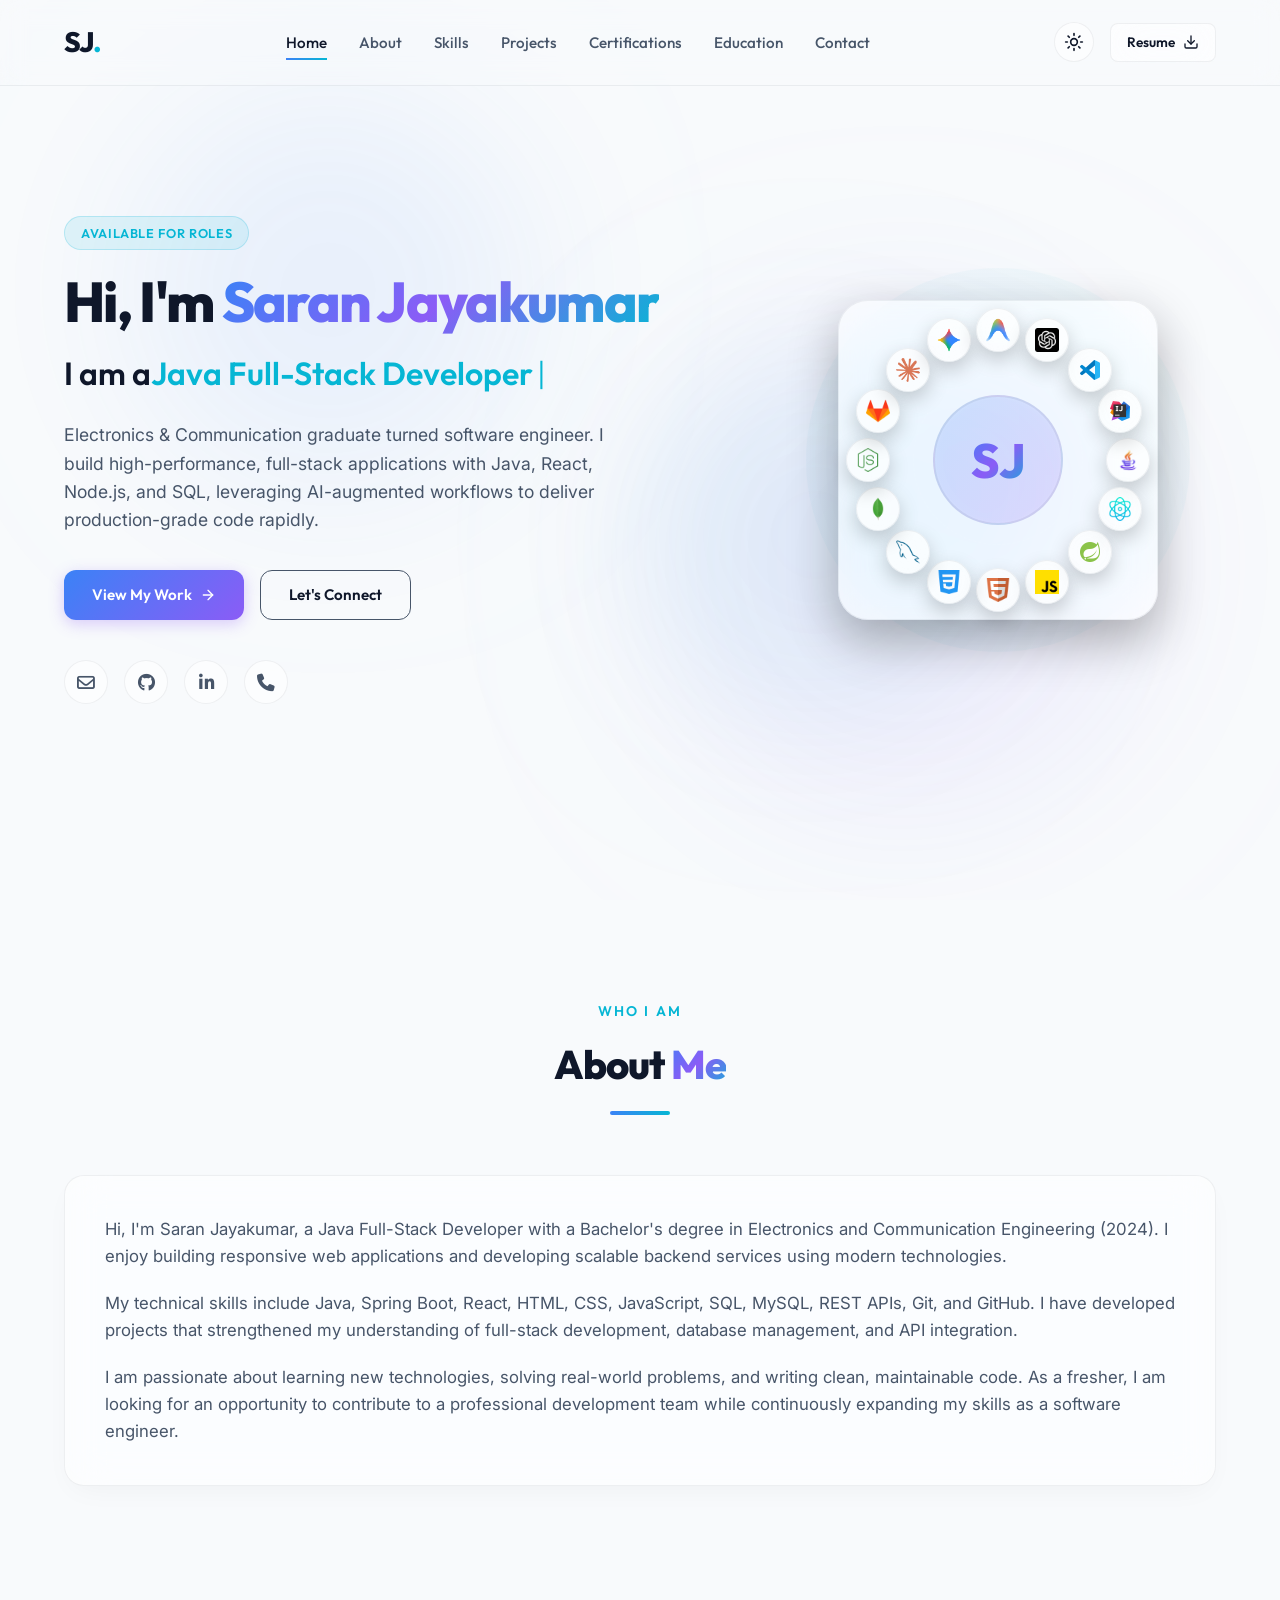
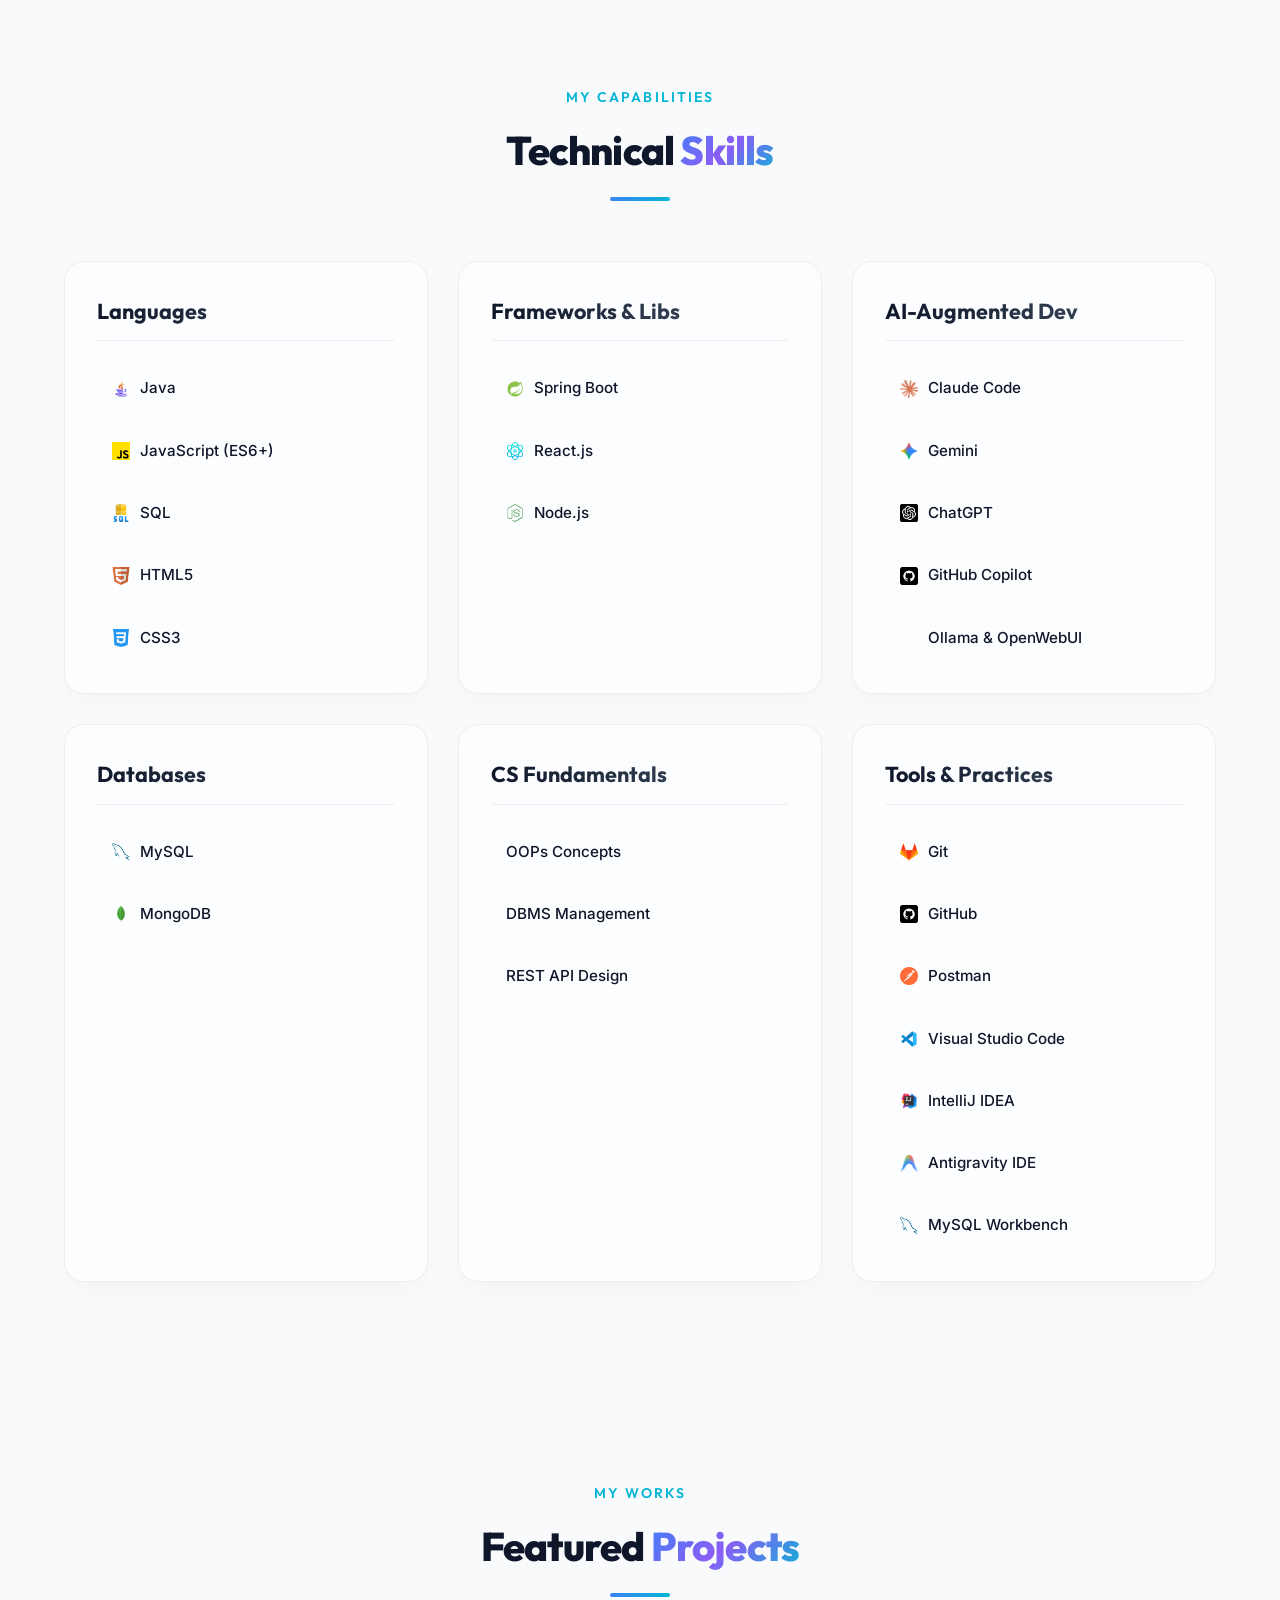
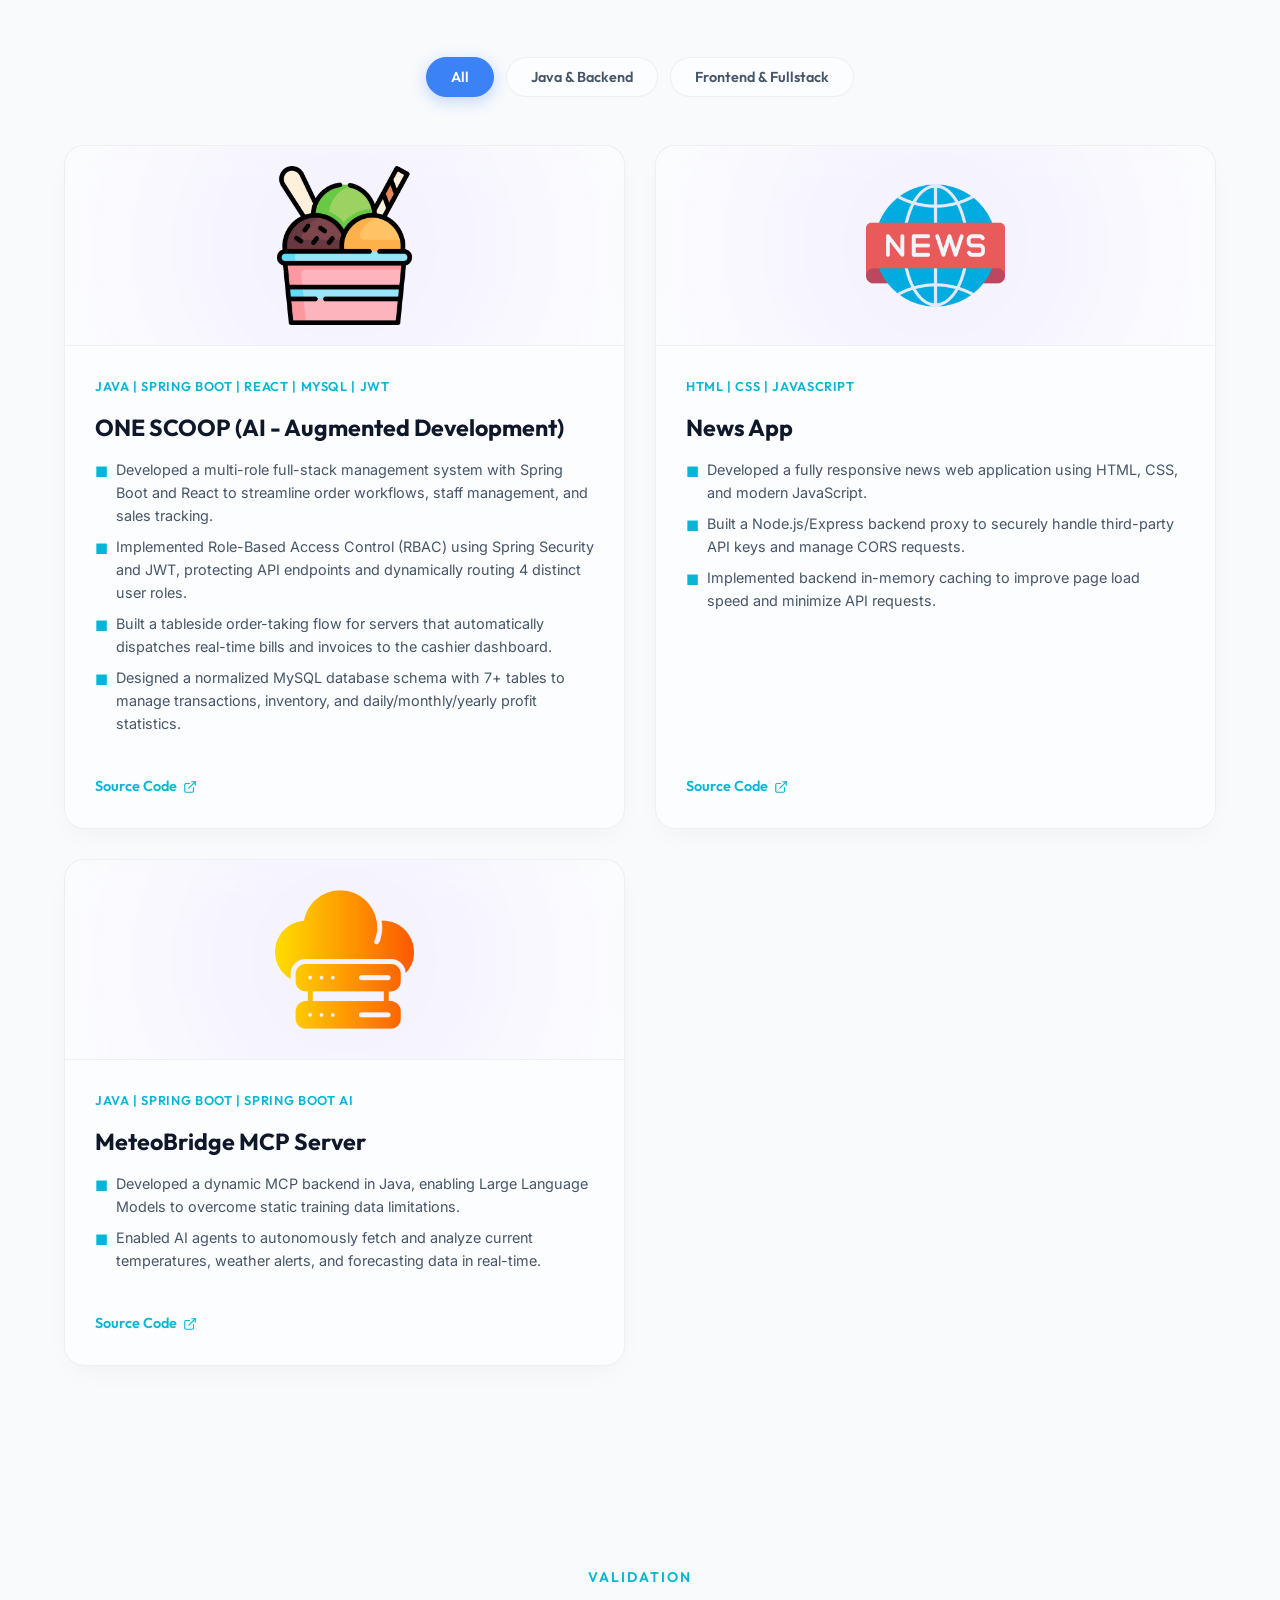
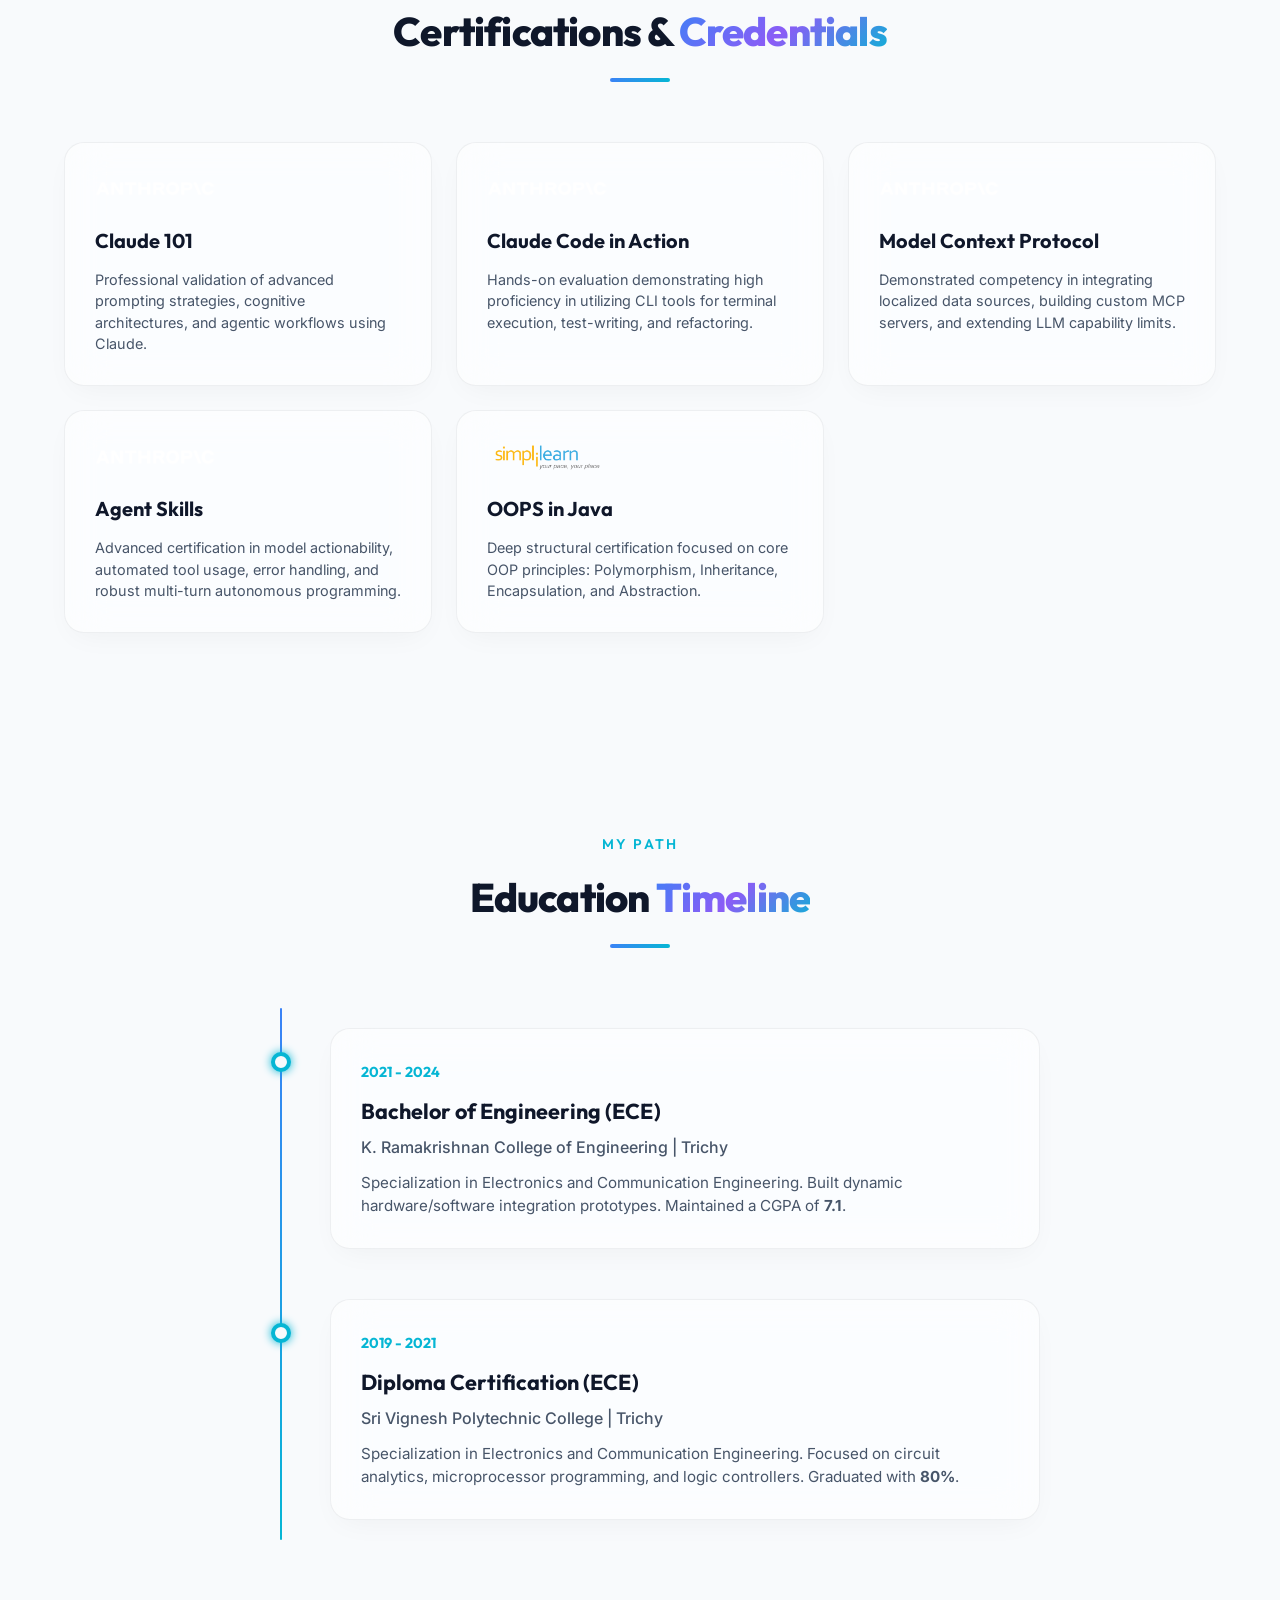
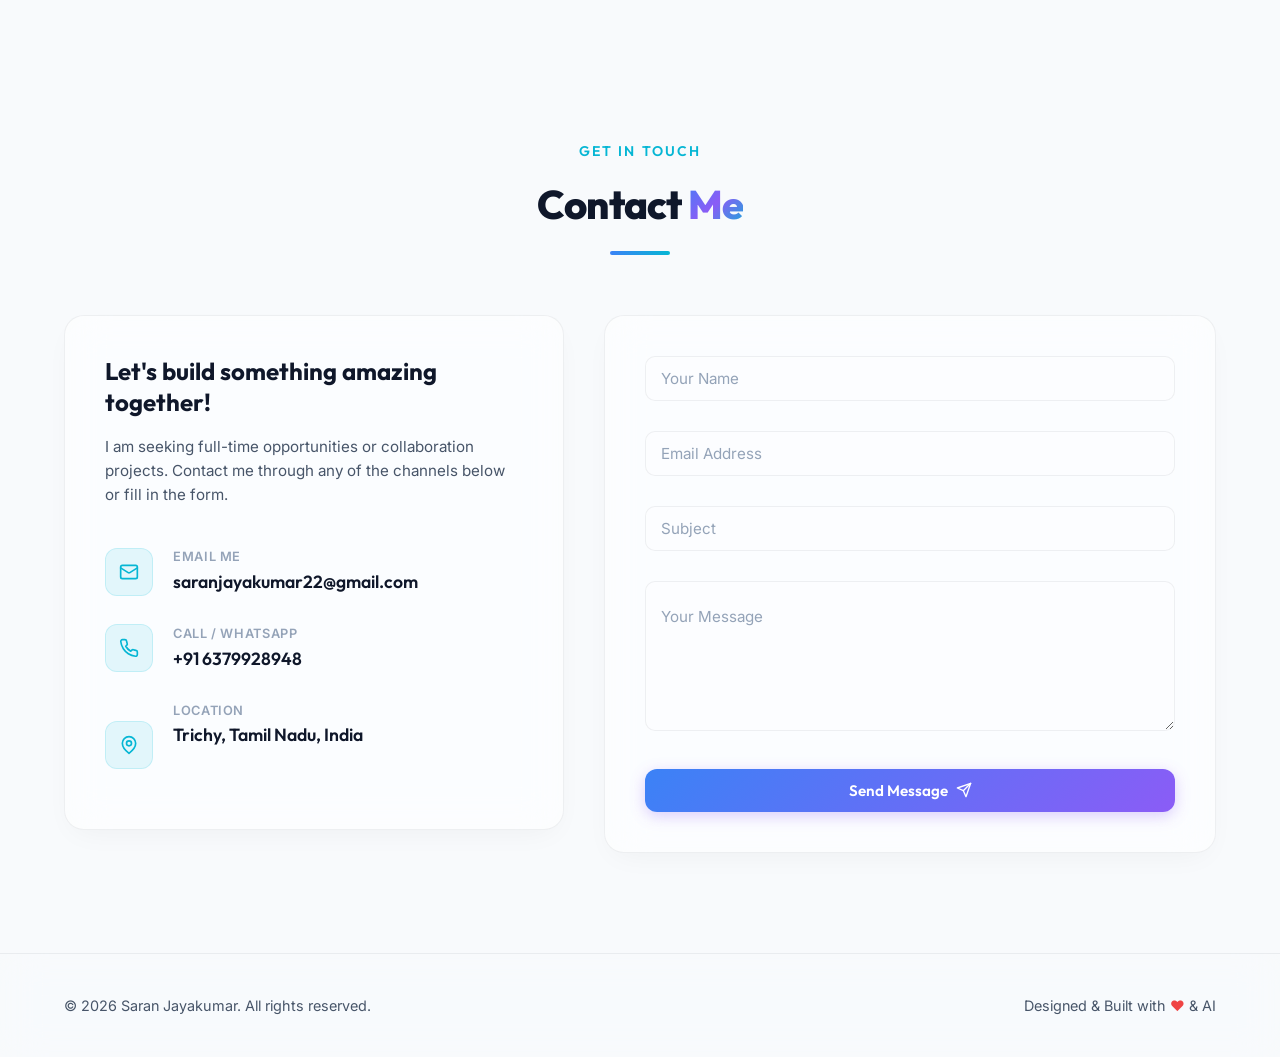
==== index.html @ a7f4b660 "Inital commit.Everything set.lets get started" ====
<!DOCTYPE html>
<html lang="en" data-theme="dark">

<head>
    <meta charset="UTF-8">
    <meta name="viewport" content="width=device-width, initial-scale=1.0">

    <!-- SEO Meta Tags -->
    <title>Saran Jayakumar | Java Full-Stack & AI-Augmented Developer</title>
    <meta name="description"
        content="Portfolio of Saran Jayakumar, a premium Java Full-Stack Developer and Electronics & Communication graduate specializing in Spring Boot, React, Node.js, and AI-augmented development.">
    <meta name="keywords"
        content="Saran Jayakumar, Full Stack Developer, Java, Spring Boot, React, Node.js, AI Developer, Claude Code, MCP, Web Developer, ECE Trichy">
    <meta name="author" content="Saran Jayakumar">

    <!-- Open Graph / Facebook -->
    <meta property="og:type" content="website">
    <meta property="og:title" content="Saran Jayakumar | Java Full-Stack & AI-Augmented Developer">
    <meta property="og:description"
        content="Explore Saran Jayakumar's professional portfolio showing skills, projects, and certifications in Java Full-Stack and AI-Augmented development.">

    <!-- Google Fonts -->
    <link rel="preconnect" href="https://fonts.googleapis.com">
    <link rel="preconnect" href="https://fonts.gstatic.com" crossorigin>
    <link
        href="https://fonts.googleapis.com/css2?family=Inter:wght@300;400;500;600;700&family=Outfit:wght@300;400;500;600;700;800&display=swap"
        rel="stylesheet">

    <!-- FontAwesome for fallback social icons -->
    <link rel="stylesheet" href="https://cdnjs.cloudflare.com/ajax/libs/font-awesome/6.4.0/css/all.min.css">

    <link rel="stylesheet" href="style.css">
</head>

<body>
    <!-- Background Animated Blobs -->
    <div class="blob-container">
        <div class="blob blob-1"></div>
        <div class="blob blob-2"></div>
        <div class="blob blob-3"></div>
    </div>

    <!-- Header / Navigation Bar -->
    <header class="header" id="header">
        <div class="nav-container">
            <a href="#home" class="logo" id="nav-logo">SJ<span class="dot">.</span></a>

            <nav class="nav-menu" id="nav-menu">
                <ul class="nav-list">
                    <li><a href="#home" class="nav-link active">Home</a></li>
                    <li><a href="#about" class="nav-link">About</a></li>
                    <li><a href="#skills" class="nav-link">Skills</a></li>
                    <li><a href="#projects" class="nav-link">Projects</a></li>
                    <li><a href="#certifications" class="nav-link">Certifications</a></li>
                    <li><a href="#education" class="nav-link">Education</a></li>
                    <li><a href="#contact" class="nav-link">Contact</a></li>
                </ul>
            </nav>

            <div class="nav-actions">
                <button class="theme-toggle" id="theme-toggle" aria-label="Toggle dark/light mode">
                    <svg class="sun-icon" xmlns="http://www.w3.org/2000/svg" width="20" height="20" viewBox="0 0 24 24"
                        fill="none" stroke="currentColor" stroke-width="2" stroke-linecap="round"
                        stroke-linejoin="round">
                        <circle cx="12" cy="12" r="4" />
                        <path d="M12 2v2" />
                        <path d="M12 20v2" />
                        <path d="m4.93 4.93 1.41 1.41" />
                        <path d="m17.66 17.66 1.41 1.41" />
                        <path d="M2 12h2" />
                        <path d="M20 12h2" />
                        <path d="m6.34 17.66-1.41 1.41" />
                        <path d="m19.07 4.93-1.41 1.41" />
                    </svg>
                    <svg class="moon-icon" xmlns="http://www.w3.org/2000/svg" width="20" height="20" viewBox="0 0 24 24"
                        fill="none" stroke="currentColor" stroke-width="2" stroke-linecap="round"
                        stroke-linejoin="round">
                        <path d="M12 3a6 6 0 0 0 9 9 9 9 0 1 1-9-9Z" />
                    </svg>
                </button>
                <a href="saran_jayakumar_resume.pdf" download class="btn btn-secondary resume-btn" id="resume-download">
                    <span>Resume</span>
                    <svg xmlns="http://www.w3.org/2000/svg" width="16" height="16" viewBox="0 0 24 24" fill="none"
                        stroke="currentColor" stroke-width="2" stroke-linecap="round" stroke-linejoin="round">
                        <path d="M21 15v4a2 2 0 0 1-2 2H5a2 2 0 0 1-2-2v-4" />
                        <polyline points="7 10 12 15 17 10" />
                        <line x1="12" x2="12" y1="15" y2="3" />
                    </svg>
                </a>
                <button class="hamburger-menu" id="hamburger-menu" aria-label="Open menu">
                    <span class="bar"></span>
                    <span class="bar"></span>
                    <span class="bar"></span>
                </button>
            </div>
        </div>
    </header>

    <!-- Main Content -->
    <main>
        <!-- Hero Section -->
        <section class="section hero-section" id="home">
            <div class="container hero-container">
                <div class="hero-content">
                    <div class="hero-badge-container">
                        <span class="hero-badge">Available for Roles</span>
                    </div>
                    <h1 class="hero-title">
                        Hi, I'm <span class="gradient-text">Saran Jayakumar</span>
                    </h1>
                    <h2 class="hero-subtitle">
                        I am a <span id="typewriter-text" class="accent-text"></span><span class="cursor">|</span>
                    </h2>
                    <p class="hero-description">
                        Electronics & Communication graduate turned software engineer. I build high-performance,
                        full-stack applications with Java, React, Node.js, and SQL, leveraging AI-augmented workflows to
                        deliver production-grade code rapidly.
                    </p>
                    <div class="hero-ctas">
                        <a href="#projects" class="btn btn-primary">
                            <span>View My Work</span>
                            <svg xmlns="http://www.w3.org/2000/svg" width="16" height="16" viewBox="0 0 24 24"
                                fill="none" stroke="currentColor" stroke-width="2" stroke-linecap="round"
                                stroke-linejoin="round">
                                <line x1="5" x2="19" y1="12" y2="12" />
                                <polyline points="12 5 19 12 12 19" />
                            </svg>
                        </a>
                        <a href="#contact" class="btn btn-outline">Let's Connect</a>
                    </div>
                    <div class="hero-socials">
                        <a href="mailto:saranjayakumar22@gmail.com" class="social-icon" aria-label="Email Address">
                            <i class="fa-regular fa-envelope"></i>
                        </a>
                        <a href="https://github.com/saran-jayakumar" target="_blank" rel="noopener noreferrer"
                            class="social-icon" aria-label="GitHub Profile">
                            <i class="fa-brands fa-github"></i>
                        </a>
                        <a href="https://linkedin.com/in/saran_jayakumar" target="_blank" rel="noopener noreferrer"
                            class="social-icon" aria-label="LinkedIn Profile">
                            <i class="fa-brands fa-linkedin-in"></i>
                        </a>
                        <a href="tel:+916379928948" class="social-icon" aria-label="Call Phone">
                            <i class="fa-solid fa-phone"></i>
                        </a>
                    </div>
                </div>
                <div class="hero-visual">
                    <div class="avatar-card-wrapper">
                        <div class="avatar-card-glow"></div>
                        <div class="avatar-card">
                            <!-- Dynamic glassmorphic developer artwork -->
                            <div class="developer-illustration">
                                <div class="orbit orbit-1"></div>
                                <div class="orbit orbit-2"></div>
                                <div class="orbit orbit-3"></div>
                                <div class="avatar-inner">
                                    <div class="avatar-img-fallback">
                                        <span class="avatar-initials">SJ</span>
                                    </div>
                                </div>
                                <div class="tech-icon" style="top: 78px; left: 208px; animation-delay: 0s;" data-label="Java">
                                    <img src="icons/java.png" alt="Java" style="width: 24px; height: 24px; object-fit: contain;" />
                                </div>
                                <div class="tech-icon" style="top: 127px; left: 200px; animation-delay: 0.375s;" data-label="React">
                                    <img src="icons/react.png" alt="React" style="width: 24px; height: 24px; object-fit: contain;" />
                                </div>
                                <div class="tech-icon" style="top: 170px; left: 170px; animation-delay: 0.75s;" data-label="Spring Boot">
                                    <img src="icons/spring-boot.png" alt="Spring Boot" style="width: 24px; height: 24px; object-fit: contain;" />
                                </div>
                                <div class="tech-icon" style="top: 200px; left: 127px; animation-delay: 1.125s;" data-label="JavaScript">
                                    <img src="icons/js.png" alt="JavaScript" style="width: 24px; height: 24px; object-fit: contain;" />
                                </div>
                                <div class="tech-icon" style="top: 208px; left: 78px; animation-delay: 1.5s;" data-label="HTML5">
                                    <img src="icons/HTML.png" alt="HTML5" style="width: 24px; height: 24px; object-fit: contain;" />
                                </div>
                                <div class="tech-icon" style="top: 200px; left: 29px; animation-delay: 1.875s;" data-label="CSS3">
                                    <img src="icons/css.png" alt="CSS3" style="width: 24px; height: 24px; object-fit: contain;" />
                                </div>
                                <div class="tech-icon" style="top: 170px; left: -12px; animation-delay: 2.25s;" data-label="MySQL">
                                    <img src="icons/MySQL.png" alt="MySQL" style="width: 24px; height: 24px; object-fit: contain;" />
                                </div>
                                <div class="tech-icon" style="top: 127px; left: -42px; animation-delay: 2.625s;" data-label="MongoDB">
                                    <img src="icons/MongoDB.png" alt="MongoDB" style="width: 24px; height: 24px; object-fit: contain;" />
                                </div>
                                <div class="tech-icon" style="top: 78px; left: -52px; animation-delay: 3s;" data-label="Node.js">
                                    <img src="icons/node.png" alt="Node.js" style="width: 24px; height: 24px; object-fit: contain;" />
                                </div>
                                <div class="tech-icon" style="top: 29px; left: -42px; animation-delay: 3.375s;" data-label="Git">
                                    <img src="icons/git.png" alt="Git" style="width: 24px; height: 24px; object-fit: contain;" />
                                </div>
                                <div class="tech-icon" style="top: -12px; left: -12px; animation-delay: 3.75s;" data-label="Claude Code">
                                    <img src="icons/claude.png" alt="Claude Code" style="width: 24px; height: 24px; object-fit: contain;" />
                                </div>
                                <div class="tech-icon" style="top: -42px; left: 29px; animation-delay: 4.125s;" data-label="Gemini">
                                    <img src="icons/gemini.png" alt="Gemini" style="width: 24px; height: 24px; object-fit: contain;" />
                                </div>
                                <div class="tech-icon" style="top: -52px; left: 78px; animation-delay: 4.5s;" data-label="Antigravity IDE">
                                    <img src="icons/antigravity.png" alt="Antigravity IDE" style="width: 24px; height: 24px; object-fit: contain;" />
                                </div>
                                <div class="tech-icon" style="top: -42px; left: 127px; animation-delay: 4.875s;" data-label="ChatGPT">
                                    <img src="icons/chatgpt.png" alt="ChatGPT" style="width: 24px; height: 24px; object-fit: contain;" />
                                </div>
                                <div class="tech-icon" style="top: -12px; left: 170px; animation-delay: 5.25s;" data-label="VS Code">
                                    <img src="icons/vscode.png" alt="VS Code" style="width: 24px; height: 24px; object-fit: contain;" />
                                </div>
                                <div class="tech-icon" style="top: 29px; left: 200px; animation-delay: 5.625s;" data-label="IntelliJ IDEA">
                                    <img src="icons/intellij.png" alt="IntelliJ IDEA" style="width: 24px; height: 24px; object-fit: contain;" />
                                </div>
                            </div>
                        </div>
                    </div>
                </div>
            </div>
        </section>

        <!-- About Section -->
        <section class="section about-section" id="about">
            <div class="container">
                <div class="section-header">
                    <span class="section-tagline">Who I Am</span>
                    <h2 class="section-title">About <span class="gradient-text">Me</span></h2>
                    <div class="section-underline"></div>
                </div>

                <div class="about-grid" style="grid-template-columns: 1fr;">
                    <div class="about-card main-about-card card">
                        <div class="card-inner">
                            <p>Hi, I'm Saran Jayakumar, a Java Full-Stack Developer with a Bachelor's degree in Electronics and Communication Engineering (2024). I enjoy building responsive web applications and developing scalable backend services using modern technologies.</p>
                            <p>My technical skills include Java, Spring Boot, React, HTML, CSS, JavaScript, SQL, MySQL, REST APIs, Git, and GitHub. I have developed projects that strengthened my understanding of full-stack development, database management, and API integration.</p>
                            <p style="margin-bottom: 0;">I am passionate about learning new technologies, solving real-world problems, and writing clean, maintainable code. As a fresher, I am looking for an opportunity to contribute to a professional development team while continuously expanding my skills as a software engineer.</p>
                        </div>
                    </div>
                </div>
            </div>
        </section>

        <!-- Skills Section -->
        <section class="section skills-section" id="skills">
            <div class="container">
                <div class="section-header">
                    <span class="section-tagline">My Capabilities</span>
                    <h2 class="section-title">Technical <span class="gradient-text">Skills</span></h2>
                    <div class="section-underline"></div>
                </div>

                <div class="skills-wrapper">
                    <!-- Skills Grid -->
                    <div class="skills-grid">
                        <!-- Languages -->
                        <div class="skills-category-card card">
                            <h3>Languages</h3>
                            <ul class="skills-list">
                                <li class="skill-item">
                                    <div style="display: flex; align-items: center; gap: 10px;">
                                        <img src="icons/java.png" alt="Java" style="width: 18px; height: 18px; object-fit: contain;" />
                                        <span class="skill-name">Java</span>
                                    </div>
                                </li>
                                <li class="skill-item">
                                    <div style="display: flex; align-items: center; gap: 10px;">
                                        <img src="icons/js.png" alt="JavaScript" style="width: 18px; height: 18px; object-fit: contain;" />
                                        <span class="skill-name">JavaScript (ES6+)</span>
                                    </div>
                                </li>
                                <li class="skill-item">
                                    <div style="display: flex; align-items: center; gap: 10px;">
                                        <img src="icons/sql.png" alt="SQL" style="width: 18px; height: 18px; object-fit: contain;" />
                                        <span class="skill-name">SQL</span>
                                    </div>
                                </li>
                                <li class="skill-item">
                                    <div style="display: flex; align-items: center; gap: 10px;">
                                        <img src="icons/HTML.png" alt="HTML" style="width: 18px; height: 18px; object-fit: contain;" />
                                        <span class="skill-name">HTML5</span>
                                    </div>
                                </li>
                                <li class="skill-item">
                                    <div style="display: flex; align-items: center; gap: 10px;">
                                        <img src="icons/css.png" alt="CSS" style="width: 18px; height: 18px; object-fit: contain;" />
                                        <span class="skill-name">CSS3</span>
                                    </div>
                                </li>
                            </ul>
                        </div>

                        <!-- Frameworks & Libraries -->
                        <div class="skills-category-card card">
                            <h3>Frameworks & Libs</h3>
                            <ul class="skills-list">
                                <li class="skill-item">
                                    <div style="display: flex; align-items: center; gap: 10px;">
                                        <img src="icons/spring-boot.png" alt="Spring Boot" style="width: 18px; height: 18px; object-fit: contain;" />
                                        <span class="skill-name">Spring Boot</span>
                                    </div>
                                </li>
                                <li class="skill-item">
                                    <div style="display: flex; align-items: center; gap: 10px;">
                                        <img src="icons/react.png" alt="React" style="width: 18px; height: 18px; object-fit: contain;" />
                                        <span class="skill-name">React.js</span>
                                    </div>
                                </li>
                                <li class="skill-item">
                                    <div style="display: flex; align-items: center; gap: 10px;">
                                        <img src="icons/node.png" alt="Node.js" style="width: 18px; height: 18px; object-fit: contain;" />
                                        <span class="skill-name">Node.js</span>
                                    </div>
                                </li>
                            </ul>
                        </div>

                        <!-- AI-Augmented Development -->
                        <div class="skills-category-card card">
                            <h3>AI-Augmented Dev</h3>
                            <ul class="skills-list">
                                <li class="skill-item">
                                    <div style="display: flex; align-items: center; gap: 10px;">
                                        <img src="icons/claude.png" alt="Claude Code" style="width: 18px; height: 18px; object-fit: contain;" />
                                        <span class="skill-name">Claude Code</span>
                                    </div>
                                </li>
                                <li class="skill-item">
                                    <div style="display: flex; align-items: center; gap: 10px;">
                                        <img src="icons/gemini.png" alt="Gemini" style="width: 18px; height: 18px; object-fit: contain;" />
                                        <span class="skill-name">Gemini</span>
                                    </div>
                                </li>
                                <li class="skill-item">
                                    <div style="display: flex; align-items: center; gap: 10px;">
                                        <img src="icons/chatgpt.png" alt="ChatGPT" style="width: 18px; height: 18px; object-fit: contain;" />
                                        <span class="skill-name">ChatGPT</span>
                                    </div>
                                </li>
                                <li class="skill-item">
                                    <div style="display: flex; align-items: center; gap: 10px;">
                                        <img src="icons/github.png" alt="GitHub Copilot" style="width: 18px; height: 18px; object-fit: contain;" />
                                        <span class="skill-name">GitHub Copilot</span>
                                    </div>
                                </li>
                                <li class="skill-item">
                                    <div style="display: flex; align-items: center; gap: 10px;">
                                        <img src="icons/ollama.png" alt="Ollama" style="width: 18px; height: 18px; object-fit: contain;" />
                                        <span class="skill-name">Ollama & OpenWebUI</span>
                                    </div>
                                </li>
                            </ul>
                        </div>

                        <!-- Databases -->
                        <div class="skills-category-card card">
                            <h3>Databases</h3>
                            <ul class="skills-list">
                                <li class="skill-item">
                                    <div style="display: flex; align-items: center; gap: 10px;">
                                        <img src="icons/MySQL.png" alt="MySQL" style="width: 18px; height: 18px; object-fit: contain;" />
                                        <span class="skill-name">MySQL</span>
                                    </div>
                                </li>
                                <li class="skill-item">
                                    <div style="display: flex; align-items: center; gap: 10px;">
                                        <img src="icons/MongoDB.png" alt="MongoDB" style="width: 18px; height: 18px; object-fit: contain;" />
                                        <span class="skill-name">MongoDB</span>
                                    </div>
                                </li>
                            </ul>
                        </div>

                        <!-- CS Fundamentals -->
                        <div class="skills-category-card card">
                            <h3>CS Fundamentals</h3>
                            <ul class="skills-list">
                                <li class="skill-item">
                                    <span class="skill-name">OOPs Concepts</span>
                                </li>
                                <li class="skill-item">
                                    <span class="skill-name">DBMS Management</span>
                                </li>
                                <li class="skill-item">
                                    <span class="skill-name">REST API Design</span>
                                </li>
                            </ul>
                        </div>

                        <!-- Tools & Practices -->
                        <div class="skills-category-card card">
                            <h3>Tools & Practices</h3>
                            <ul class="skills-list">
                                <li class="skill-item">
                                    <div style="display: flex; align-items: center; gap: 10px;">
                                        <img src="icons/git.png" alt="Git" style="width: 18px; height: 18px; object-fit: contain;" />
                                        <span class="skill-name">Git</span>
                                    </div>
                                </li>
                                <li class="skill-item">
                                    <div style="display: flex; align-items: center; gap: 10px;">
                                        <img src="icons/github.png" alt="GitHub" style="width: 18px; height: 18px; object-fit: contain;" />
                                        <span class="skill-name">GitHub</span>
                                    </div>
                                </li>
                                <li class="skill-item">
                                    <div style="display: flex; align-items: center; gap: 10px;">
                                        <img src="icons/postman.png" alt="Postman" style="width: 18px; height: 18px; object-fit: contain;" />
                                        <span class="skill-name">Postman</span>
                                    </div>
                                </li>
                                <li class="skill-item">
                                    <div style="display: flex; align-items: center; gap: 10px;">
                                        <img src="icons/vscode.png" alt="VS Code" style="width: 18px; height: 18px; object-fit: contain;" />
                                        <span class="skill-name">Visual Studio Code</span>
                                    </div>
                                </li>
                                <li class="skill-item">
                                    <div style="display: flex; align-items: center; gap: 10px;">
                                        <img src="icons/intellij.png" alt="IntelliJ" style="width: 18px; height: 18px; object-fit: contain;" />
                                        <span class="skill-name">IntelliJ IDEA</span>
                                    </div>
                                </li>
                                <li class="skill-item">
                                    <div style="display: flex; align-items: center; gap: 10px;">
                                        <img src="icons/antigravity.png" alt="Antigravity" style="width: 18px; height: 18px; object-fit: contain;" />
                                        <span class="skill-name">Antigravity IDE</span>
                                    </div>
                                </li>
                                <li class="skill-item">
                                    <div style="display: flex; align-items: center; gap: 10px;">
                                        <img src="icons/MySQL.png" alt="MySQL Workbench" style="width: 18px; height: 18px; object-fit: contain;" />
                                        <span class="skill-name">MySQL Workbench</span>
                                    </div>
                                </li>
                            </ul>
                        </div>
                    </div>
                </div>
            </div>
        </section>

        <!-- Projects Section -->
        <section class="section projects-section" id="projects">
            <div class="container">
                <div class="section-header">
                    <span class="section-tagline">My Works</span>
                    <h2 class="section-title">Featured <span class="gradient-text">Projects</span></h2>
                    <div class="section-underline"></div>
                </div>

                <!-- Project Filters -->
                <div class="project-filters">
                    <button class="filter-btn active" data-filter="all">All</button>
                    <button class="filter-btn" data-filter="backend">Java & Backend</button>
                    <button class="filter-btn" data-filter="frontend">Frontend & Fullstack</button>
                </div>

                <!-- Projects Grid -->
                <div class="projects-grid">
                    <!-- Project 1: ONE SCOOP (AI - Augmented Development) -->
                    <div class="project-card card" data-category="backend">
                        <div class="project-image-fallback" style="background: rgba(255, 255, 255, 0.02);">
                            <img src="project-logo/onescoop_logo.png" alt="One Scoop Logo" style="width: 100%; height: 100%; object-fit: contain; padding: 20px; z-index: 2;" />
                        </div>
                        <div class="project-content">
                            <span class="project-tag">Java | Spring Boot | React | MySQL | JWT</span>
                            <h3 class="project-title">ONE SCOOP (AI - Augmented Development)</h3>
                            <div class="project-description">
                                <ul style="list-style-type: none; padding-left: 0; margin: 0; display: flex; flex-direction: column; gap: 8px;">
                                    <li style="display: flex; align-items: flex-start; gap: 8px; font-size: 0.9rem;">
                                        <span style="color: var(--accent-color); margin-top: 2px;">■</span>
                                        <span>Developed a multi-role full-stack management system with Spring Boot and React to streamline order workflows, staff management, and sales tracking.</span>
                                    </li>
                                    <li style="display: flex; align-items: flex-start; gap: 8px; font-size: 0.9rem;">
                                        <span style="color: var(--accent-color); margin-top: 2px;">■</span>
                                        <span>Implemented Role-Based Access Control (RBAC) using Spring Security and JWT, protecting API endpoints and dynamically routing 4 distinct user roles.</span>
                                    </li>
                                    <li style="display: flex; align-items: flex-start; gap: 8px; font-size: 0.9rem;">
                                        <span style="color: var(--accent-color); margin-top: 2px;">■</span>
                                        <span>Built a tableside order-taking flow for servers that automatically dispatches real-time bills and invoices to the cashier dashboard.</span>
                                    </li>
                                    <li style="display: flex; align-items: flex-start; gap: 8px; font-size: 0.9rem;">
                                        <span style="color: var(--accent-color); margin-top: 2px;">■</span>
                                        <span>Designed a normalized MySQL database schema with 7+ tables to manage transactions, inventory, and daily/monthly/yearly profit statistics.</span>
                                    </li>
                                </ul>
                            </div>
                            <div class="project-links">
                                <a href="https://github.com/saran-jayakumar/Ice-cream-shop-management-system" class="btn-text"
                                    target="_blank" rel="noopener noreferrer">
                                    <span>Source Code</span>
                                    <svg xmlns="http://www.w3.org/2000/svg" width="14" height="14" viewBox="0 0 24 24"
                                        fill="none" stroke="currentColor" stroke-width="2" stroke-linecap="round"
                                        stroke-linejoin="round">
                                        <path d="M15 3h6v6" />
                                        <path d="M10 14 21 3" />
                                        <path d="M18 13v6a2 2 0 0 1-2 2H5a2 2 0 0 1-2-2V8a2 2 0 0 1 2-2h6" />
                                    </svg>
                                </a>
                            </div>
                        </div>
                    </div>

                    <!-- Project 2: News App -->
                    <div class="project-card card" data-category="frontend">
                        <div class="project-image-fallback" style="background: rgba(255, 255, 255, 0.02);">
                            <img src="project-logo/news.png" alt="News App Logo" style="width: 100%; height: 100%; object-fit: contain; padding: 20px; z-index: 2;" />
                        </div>
                        <div class="project-content">
                            <span class="project-tag">HTML | CSS | JavaScript</span>
                            <h3 class="project-title">News App</h3>
                            <div class="project-description">
                                <ul style="list-style-type: none; padding-left: 0; margin: 0; display: flex; flex-direction: column; gap: 8px;">
                                    <li style="display: flex; align-items: flex-start; gap: 8px; font-size: 0.9rem;">
                                        <span style="color: var(--accent-color); margin-top: 2px;">■</span>
                                        <span>Developed a fully responsive news web application using HTML, CSS, and modern JavaScript.</span>
                                    </li>
                                    <li style="display: flex; align-items: flex-start; gap: 8px; font-size: 0.9rem;">
                                        <span style="color: var(--accent-color); margin-top: 2px;">■</span>
                                        <span>Built a Node.js/Express backend proxy to securely handle third-party API keys and manage CORS requests.</span>
                                    </li>
                                    <li style="display: flex; align-items: flex-start; gap: 8px; font-size: 0.9rem;">
                                        <span style="color: var(--accent-color); margin-top: 2px;">■</span>
                                        <span>Implemented backend in-memory caching to improve page load speed and minimize API requests.</span>
                                    </li>
                                </ul>
                            </div>
                            <div class="project-links">
                                <a href="https://github.com/saran-jayakumar/News-Website" class="btn-text" target="_blank"
                                    rel="noopener noreferrer">
                                    <span>Source Code</span>
                                    <svg xmlns="http://www.w3.org/2000/svg" width="14" height="14" viewBox="0 0 24 24"
                                        fill="none" stroke="currentColor" stroke-width="2" stroke-linecap="round"
                                        stroke-linejoin="round">
                                        <path d="M15 3h6v6" />
                                        <path d="M10 14 21 3" />
                                        <path d="M18 13v6a2 2 0 0 1-2 2H5a2 2 0 0 1-2-2V8a2 2 0 0 1 2-2h6" />
                                    </svg>
                                </a>
                            </div>
                        </div>
                    </div>

                    <!-- Project 3: MeteoBridge MCP Server -->
                    <div class="project-card card" data-category="backend">
                        <div class="project-image-fallback" style="background: rgba(255, 255, 255, 0.02);">
                            <img src="project-logo/MCP.png" alt="MeteoBridge MCP Server Logo" style="width: 100%; height: 100%; object-fit: contain; padding: 20px; z-index: 2;" />
                        </div>
                        <div class="project-content">
                            <span class="project-tag">Java | Spring Boot | Spring Boot AI</span>
                            <h3 class="project-title">MeteoBridge MCP Server</h3>
                            <div class="project-description">
                                <ul style="list-style-type: none; padding-left: 0; margin: 0; display: flex; flex-direction: column; gap: 8px;">
                                    <li style="display: flex; align-items: flex-start; gap: 8px; font-size: 0.9rem;">
                                        <span style="color: var(--accent-color); margin-top: 2px;">■</span>
                                        <span>Developed a dynamic MCP backend in Java, enabling Large Language Models to overcome static training data limitations.</span>
                                    </li>
                                    <li style="display: flex; align-items: flex-start; gap: 8px; font-size: 0.9rem;">
                                        <span style="color: var(--accent-color); margin-top: 2px;">■</span>
                                        <span>Enabled AI agents to autonomously fetch and analyze current temperatures, weather alerts, and forecasting data in real-time.</span>
                                    </li>
                                </ul>
                            </div>
                            <div class="project-links">
                                <a href="https://github.com/saran-jayakumar/MeteoBridge_Real-Time_Weather_Tool_for_LLM" class="btn-text"
                                    target="_blank" rel="noopener noreferrer">
                                    <span>Source Code</span>
                                    <svg xmlns="http://www.w3.org/2000/svg" width="14" height="14" viewBox="0 0 24 24"
                                        fill="none" stroke="currentColor" stroke-width="2" stroke-linecap="round"
                                        stroke-linejoin="round">
                                        <path d="M15 3h6v6" />
                                        <path d="M10 14 21 3" />
                                        <path d="M18 13v6a2 2 0 0 1-2 2H5a2 2 0 0 1-2-2V8a2 2 0 0 1 2-2h6" />
                                    </svg>
                                </a>
                            </div>
                        </div>
                    </div>
                </div>
            </div>
        </section>

        <!-- Certifications Section -->
        <section class="section certifications-section" id="certifications">
            <div class="container">
                <div class="section-header">
                    <span class="section-tagline">Validation</span>
                    <h2 class="section-title">Certifications & <span class="gradient-text">Credentials</span></h2>
                    <div class="section-underline"></div>
                </div>

                <div class="certifications-grid">
                    <!-- Claude 101 -->
                    <div class="cert-card card">
                        <div class="cert-header">
                            <img src="certifications/anthropic.png" alt="Anthropic" style="height: 32px; max-width: 120px; object-fit: contain;" />
                        </div>
                        <h3 class="cert-title">Claude 101</h3>
                        <p class="cert-desc">Professional validation of advanced prompting strategies, cognitive
                            architectures, and agentic workflows using Claude.</p>
                    </div>

                    <!-- Claude Code in Action -->
                    <div class="cert-card card">
                        <div class="cert-header">
                            <img src="certifications/anthropic.png" alt="Anthropic" style="height: 32px; max-width: 120px; object-fit: contain;" />
                        </div>
                        <h3 class="cert-title">Claude Code in Action</h3>
                        <p class="cert-desc">Hands-on evaluation demonstrating high proficiency in utilizing CLI tools
                            for terminal execution, test-writing, and refactoring.</p>
                    </div>

                    <!-- Model Context Protocol -->
                    <div class="cert-card card">
                        <div class="cert-header">
                            <img src="certifications/anthropic.png" alt="Anthropic" style="height: 32px; max-width: 120px; object-fit: contain;" />
                        </div>
                        <h3 class="cert-title">Model Context Protocol</h3>
                        <p class="cert-desc">Demonstrated competency in integrating localized data sources, building
                            custom MCP servers, and extending LLM capability limits.</p>
                    </div>

                    <!-- Agent Skills -->
                    <div class="cert-card card">
                        <div class="cert-header">
                            <img src="certifications/anthropic.png" alt="Anthropic" style="height: 32px; max-width: 120px; object-fit: contain;" />
                        </div>
                        <h3 class="cert-title">Agent Skills</h3>
                        <p class="cert-desc">Advanced certification in model actionability, automated tool usage, error
                            handling, and robust multi-turn autonomous programming.</p>
                    </div>

                    <!-- OOPS in Java -->
                    <div class="cert-card card">
                        <div class="cert-header">
                            <img src="certifications/Simplilearn.png" alt="SimpliLearn" style="height: 32px; max-width: 120px; object-fit: contain;" />
                        </div>
                        <h3 class="cert-title">OOPS in Java</h3>
                        <p class="cert-desc">Deep structural certification focused on core OOP principles: Polymorphism,
                            Inheritance, Encapsulation, and Abstraction.</p>
                    </div>
                </div>
            </div>
        </section>

        <!-- Education Section -->
        <section class="section education-section" id="education">
            <div class="container">
                <div class="section-header">
                    <span class="section-tagline">My Path</span>
                    <h2 class="section-title">Education <span class="gradient-text">Timeline</span></h2>
                    <div class="section-underline"></div>
                </div>

                <div class="timeline">
                    <!-- Education 1 -->
                    <div class="timeline-item">
                        <div class="timeline-dot"></div>
                        <div class="timeline-card card">
                            <div class="timeline-date">2021 - 2024</div>
                            <h3 class="timeline-degree">Bachelor of Engineering (ECE)</h3>
                            <h4 class="timeline-school">K. Ramakrishnan College of Engineering | Trichy</h4>
                            <p class="timeline-details">Specialization in Electronics and Communication Engineering.
                                Built dynamic hardware/software integration prototypes. Maintained a CGPA of
                                <strong>7.1</strong>.
                            </p>
                        </div>
                    </div>

                    <!-- Education 2 -->
                    <div class="timeline-item">
                        <div class="timeline-dot"></div>
                        <div class="timeline-card card">
                            <div class="timeline-date">2019 - 2021</div>
                            <h3 class="timeline-degree">Diploma Certification (ECE)</h3>
                            <h4 class="timeline-school">Sri Vignesh Polytechnic College | Trichy</h4>
                            <p class="timeline-details">Specialization in Electronics and Communication Engineering.
                                Focused on circuit analytics, microprocessor programming, and logic controllers.
                                Graduated with <strong>80%</strong>.</p>
                        </div>
                    </div>
                </div>
            </div>
        </section>

        <!-- Contact Section -->
        <section class="section contact-section" id="contact">
            <div class="container">
                <div class="section-header">
                    <span class="section-tagline">Get In Touch</span>
                    <h2 class="section-title">Contact <span class="gradient-text">Me</span></h2>
                    <div class="section-underline"></div>
                </div>

                <div class="contact-grid">
                    <!-- Contact Information -->
                    <div class="contact-info-card card">
                        <h3>Let's build something amazing together!</h3>
                        <p>I am seeking full-time opportunities or collaboration projects. Contact me through any of the
                            channels below or fill in the form.</p>

                        <div class="info-list">
                            <div class="info-item">
                                <div class="info-icon">
                                    <svg xmlns="http://www.w3.org/2000/svg" width="20" height="20" viewBox="0 0 24 24"
                                        fill="none" stroke="currentColor" stroke-width="2" stroke-linecap="round"
                                        stroke-linejoin="round">
                                        <rect width="20" height="16" x="2" y="4" rx="2" />
                                        <path d="m22 7-8.97 5.7a1.94 1.94 0 0 1-2.06 0L2 7" />
                                    </svg>
                                </div>
                                <div class="info-text">
                                    <span>Email Me</span>
                                    <a href="mailto:saranjayakumar22@gmail.com">saranjayakumar22@gmail.com</a>
                                </div>
                            </div>

                            <div class="info-item">
                                <div class="info-icon">
                                    <svg xmlns="http://www.w3.org/2000/svg" width="20" height="20" viewBox="0 0 24 24"
                                        fill="none" stroke="currentColor" stroke-width="2" stroke-linecap="round"
                                        stroke-linejoin="round">
                                        <path
                                            d="M22 16.92v3a2 2 0 0 1-2.18 2 19.79 19.79 0 0 1-8.63-3.07 19.5 19.5 0 0 1-6-6 19.79 19.79 0 0 1-3.07-8.67A2 2 0 0 1 4.11 2h3a2 2 0 0 1 2 1.72 12.84 12.84 0 0 0 .7 2.81 2 2 0 0 1-.45 2.11L8.09 9.91a16 16 0 0 0 6 6l1.27-1.27a2 2 0 0 1 2.11-.45 12.84 12.84 0 0 0 2.81.7A2 2 0 0 1 22 16.92z" />
                                    </svg>
                                </div>
                                <div class="info-text">
                                    <span>Call / WhatsApp</span>
                                    <a href="tel:+916379928948">+91 6379928948</a>
                                </div>
                            </div>

                            <div class="info-item">
                                <div class="info-icon">
                                    <svg xmlns="http://www.w3.org/2000/svg" width="20" height="20" viewBox="0 0 24 24"
                                        fill="none" stroke="currentColor" stroke-width="2" stroke-linecap="round"
                                        stroke-linejoin="round">
                                        <path d="M20 10c0 6-8 12-8 12s-8-6-8-12a8 8 0 0 1 16 0Z" />
                                        <circle cx="12" cy="10" r="3" />
                                    </svg>
                                </div>
                                <div class="info-text">
                                    <span>Location</span>
                                    <p>Trichy, Tamil Nadu, India</p>
                                </div>
                            </div>
                        </div>
                    </div>

                    <!-- Contact Form -->
                    <div class="contact-form-card card">
                        <form id="contact-form">
                            <div class="form-group">
                                <input type="text" id="name" name="name" class="form-input" placeholder=" " required>
                                <label for="name" class="form-label">Your Name</label>
                            </div>

                            <div class="form-group">
                                <input type="email" id="email" name="email" class="form-input" placeholder=" " required>
                                <label for="email" class="form-label">Email Address</label>
                            </div>

                            <div class="form-group">
                                <input type="text" id="subject" name="subject" class="form-input" placeholder=" "
                                    required>
                                <label for="subject" class="form-label">Subject</label>
                            </div>

                            <div class="form-group">
                                <textarea id="message" name="message" class="form-input form-textarea" placeholder=" "
                                    required></textarea>
                                <label for="message" class="form-label">Your Message</label>
                            </div>

                            <button type="submit" class="btn btn-primary submit-btn">
                                <span>Send Message</span>
                                <svg xmlns="http://www.w3.org/2000/svg" width="16" height="16" viewBox="0 0 24 24"
                                    fill="none" stroke="currentColor" stroke-width="2" stroke-linecap="round"
                                    stroke-linejoin="round">
                                    <line x1="22" x2="11" y1="2" y2="13" />
                                    <polygon points="22 2 15 22 11 13 2 9 22 2" />
                                </svg>
                            </button>
                        </form>
                        <div class="form-success-message" id="form-success">
                            <div class="success-icon">✓</div>
                            <h3>Message Sent Successfully!</h3>
                            <p>Thank you for reaching out, Saran will get back to you shortly.</p>
                        </div>
                    </div>
                </div>
            </div>
        </section>
    </main>

    <!-- Footer -->
    <footer class="footer">
        <div class="container footer-container">
            <p class="copyright">&copy; 2026 Saran Jayakumar. All rights reserved.</p>
            <p class="crafted-with">Designed & Built with <span class="heart">❤️</span> & AI</p>
        </div>
    </footer>

    <script src="script.js"></script>
</body>

</html>
---- style.css ----
/* ==========================================================================
   DESIGN SYSTEM & VARIABLES
   ========================================================================== */
:root {
    /* Fonts */
    --font-heading: 'Outfit', -apple-system, BlinkMacSystemFont, "Segoe UI", Roboto, sans-serif;
    --font-body: 'Inter', -apple-system, BlinkMacSystemFont, "Segoe UI", Roboto, sans-serif;

    /* Theme Colors (Dark Default) */
    --bg-primary: #0F172A;
    --bg-secondary: #1E293B;
    --primary-color: #3B82F6;
    --secondary-color: #8B5CF6;
    --accent-color: #06B6D4;
    
    /* Text Colors */
    --text-primary: #F1F5F9;
    --text-secondary: #94A3B8;
    --text-muted: #64748B;
    
    /* Glassmorphism Settings */
    --glass-bg: rgba(15, 23, 42, 0.45);
    --glass-border: rgba(255, 255, 255, 0.08);
    --glass-shadow: rgba(0, 0, 0, 0.3);
    --glass-blur: blur(16px) saturate(180%);
    
    /* Glow/Gradient Accents */
    --gradient-hero: linear-gradient(135deg, var(--primary-color) 0%, var(--secondary-color) 50%, var(--accent-color) 100%);
    --gradient-glow: radial-gradient(circle, rgba(139, 92, 246, 0.15) 0%, rgba(59, 130, 246, 0.05) 50%, transparent 100%);
    
    /* Transitions */
    --transition-fast: 0.2s ease;
    --transition-normal: 0.3s cubic-bezier(0.4, 0, 0.2, 1);
    --transition-slow: 0.6s cubic-bezier(0.4, 0, 0.2, 1);

    /* Layout Spacing */
    --section-padding: 100px 0;
}

/* Light Theme Variables */
[data-theme="light"] {
    --bg-primary: #F8FAFC;
    --bg-secondary: #F1F5F9;
    --text-primary: #0F172A;
    --text-secondary: #475569;
    --text-muted: #94A3B8;
    
    --glass-bg: rgba(255, 255, 255, 0.6);
    --glass-border: rgba(15, 23, 42, 0.06);
    --glass-shadow: rgba(15, 23, 42, 0.05);
    --glass-blur: blur(20px) saturate(190%);
    
    --gradient-glow: radial-gradient(circle, rgba(59, 130, 246, 0.1) 0%, rgba(6, 182, 212, 0.05) 50%, transparent 100%);
}

/* ==========================================================================
   RESET & GLOBAL STYLES
   ========================================================================== */
*, *::before, *::after {
    margin: 0;
    padding: 0;
    box-sizing: border-box;
}

html {
    scroll-behavior: smooth;
    font-size: 16px;
    overflow-x: hidden;
}

body {
    background-color: var(--bg-primary);
    color: var(--text-primary);
    font-family: var(--font-body);
    line-height: 1.6;
    overflow-x: hidden;
    transition: background-color var(--transition-normal), color var(--transition-normal);
}

img {
    max-width: 100%;
    height: auto;
    display: block;
}

ul {
    list-style: none;
}

a {
    color: inherit;
    text-decoration: none;
    transition: color var(--transition-fast);
}

/* Scrollbar styling */
::-webkit-scrollbar {
    width: 10px;
}

::-webkit-scrollbar-track {
    background: var(--bg-primary);
}

::-webkit-scrollbar-thumb {
    background: var(--bg-secondary);
    border: 2px solid var(--bg-primary);
    border-radius: 8px;
}

::-webkit-scrollbar-thumb:hover {
    background: var(--primary-color);
}

/* ==========================================================================
   UTILITY CLASSES & DECORATIVE ELEMENTS
   ========================================================================== */
.container {
    width: 100%;
    max-width: 1200px;
    margin: 0 auto;
    padding: 0 24px;
}

.section {
    padding: var(--section-padding);
    position: relative;
    z-index: 2;
}

.section-header {
    text-align: center;
    margin-bottom: 60px;
    position: relative;
}

.section-tagline {
    font-family: var(--font-heading);
    font-size: 0.875rem;
    font-weight: 600;
    text-transform: uppercase;
    letter-spacing: 0.15em;
    color: var(--accent-color);
    margin-bottom: 10px;
    display: block;
}

.section-title {
    font-family: var(--font-heading);
    font-size: 2.5rem;
    font-weight: 800;
    letter-spacing: -0.02em;
    margin-bottom: 15px;
}

.section-underline {
    width: 60px;
    height: 4px;
    background: linear-gradient(90deg, var(--primary-color), var(--accent-color));
    margin: 0 auto;
    border-radius: 2px;
}

.gradient-text {
    background: var(--gradient-hero);
    -webkit-background-clip: text;
    -webkit-text-fill-color: transparent;
    background-clip: text;
    display: inline-block;
}

.accent-text {
    color: var(--accent-color);
}

/* Glassmorphism Card base */
.card {
    background: var(--glass-bg);
    border: 1px solid var(--glass-border);
    backdrop-filter: var(--glass-blur);
    -webkit-backdrop-filter: var(--glass-blur);
    border-radius: 20px;
    box-shadow: 0 10px 30px -10px var(--glass-shadow);
    transition: transform var(--transition-normal), border-color var(--transition-normal), box-shadow var(--transition-normal);
    overflow: hidden;
    position: relative;
}

.card:hover {
    transform: translateY(-5px);
    border-color: rgba(59, 130, 246, 0.3);
    box-shadow: 0 20px 40px -15px rgba(59, 130, 246, 0.2);
}

/* Background Animated Blobs */
.blob-container {
    position: fixed;
    top: 0;
    left: 0;
    width: 100vw;
    height: 100vh;
    z-index: 1;
    overflow: hidden;
    pointer-events: none;
}

.blob {
    position: absolute;
    border-radius: 50%;
    filter: blur(80px);
    opacity: 0.15;
    mix-blend-mode: screen;
    animation: blob-float 20s infinite alternate ease-in-out;
    transition: transform 0.5s ease-out;
}

[data-theme="light"] .blob {
    opacity: 0.08;
    mix-blend-mode: multiply;
}

.blob-1 {
    top: 10%;
    left: 10%;
    width: 400px;
    height: 400px;
    background-color: var(--primary-color);
}

.blob-2 {
    bottom: 10%;
    right: 10%;
    width: 500px;
    height: 500px;
    background-color: var(--secondary-color);
    animation-delay: -5s;
}

.blob-3 {
    top: 40%;
    left: 50%;
    width: 350px;
    height: 350px;
    background-color: var(--accent-color);
    animation-delay: -10s;
}

@keyframes blob-float {
    0% {
        transform: translate(0, 0) scale(1);
    }
    50% {
        transform: translate(40px, -60px) scale(1.1);
    }
    100% {
        transform: translate(-30px, 40px) scale(0.9);
    }
}

/* Buttons */
.btn {
    display: inline-flex;
    align-items: center;
    justify-content: center;
    gap: 8px;
    padding: 12px 28px;
    border-radius: 12px;
    font-family: var(--font-heading);
    font-weight: 600;
    font-size: 0.95rem;
    cursor: pointer;
    transition: all var(--transition-normal);
    position: relative;
    overflow: hidden;
    border: none;
    outline: none;
}

.btn-primary {
    background: linear-gradient(135deg, var(--primary-color) 0%, var(--secondary-color) 100%);
    color: #FFF;
    box-shadow: 0 4px 15px rgba(139, 92, 246, 0.3);
}

.btn-primary:hover {
    transform: translateY(-2px);
    box-shadow: 0 8px 25px rgba(139, 92, 246, 0.5);
    background: linear-gradient(135deg, var(--secondary-color) 0%, var(--primary-color) 100%);
}

.btn-secondary {
    background: var(--glass-bg);
    border: 1px solid var(--glass-border);
    backdrop-filter: var(--glass-blur);
    color: var(--text-primary);
}

.btn-secondary:hover {
    background: var(--primary-color);
    color: #FFF;
    border-color: var(--primary-color);
    transform: translateY(-2px);
    box-shadow: 0 4px 15px rgba(59, 130, 246, 0.3);
}

.btn-outline {
    background: transparent;
    border: 1px solid var(--text-secondary);
    color: var(--text-primary);
}

.btn-outline:hover {
    background: var(--glass-bg);
    border-color: var(--accent-color);
    color: var(--accent-color);
    transform: translateY(-2px);
    box-shadow: 0 4px 15px rgba(6, 186, 212, 0.2);
}

.btn-text {
    display: inline-flex;
    align-items: center;
    gap: 6px;
    font-family: var(--font-heading);
    font-weight: 600;
    font-size: 0.9rem;
    color: var(--accent-color);
    position: relative;
}

.btn-text::after {
    content: '';
    position: absolute;
    width: 100%;
    height: 1px;
    bottom: -2px;
    left: 0;
    background-color: var(--accent-color);
    transform: scaleX(0);
    transform-origin: bottom right;
    transition: transform var(--transition-fast);
}

.btn-text:hover::after {
    transform: scaleX(1);
    transform-origin: bottom left;
}

/* ==========================================================================
   NAVIGATION BAR
   ========================================================================== */
.header {
    position: fixed;
    top: 0;
    left: 0;
    width: 100%;
    z-index: 100;
    background: rgba(15, 23, 42, 0.4);
    backdrop-filter: blur(12px);
    -webkit-backdrop-filter: blur(12px);
    border-bottom: 1px solid var(--glass-border);
    transition: background-color var(--transition-normal), padding var(--transition-normal);
    padding: 20px 0;
}

.header.scrolled {
    padding: 12px 0;
    background: rgba(15, 23, 42, 0.85);
    box-shadow: 0 10px 30px rgba(0, 0, 0, 0.1);
}

[data-theme="light"] .header {
    background: rgba(248, 250, 252, 0.4);
    border-bottom: 1px solid var(--glass-border);
}

[data-theme="light"] .header.scrolled {
    background: rgba(248, 250, 252, 0.85);
}

.nav-container {
    display: flex;
    justify-content: space-between;
    align-items: center;
    max-width: 1200px;
    margin: 0 auto;
    padding: 0 24px;
}

.logo {
    font-family: var(--font-heading);
    font-size: 1.75rem;
    font-weight: 800;
    letter-spacing: -0.03em;
    color: var(--text-primary);
    display: flex;
    align-items: center;
}

.logo .dot {
    color: var(--accent-color);
}

.nav-list {
    display: flex;
    gap: 32px;
}

.nav-link {
    font-family: var(--font-heading);
    font-size: 0.95rem;
    font-weight: 500;
    color: var(--text-secondary);
    padding: 8px 0;
    position: relative;
}

.nav-link:hover, .nav-link.active {
    color: var(--text-primary);
}

.nav-link::after {
    content: '';
    position: absolute;
    bottom: 0;
    left: 0;
    width: 100%;
    height: 2px;
    background: linear-gradient(90deg, var(--primary-color), var(--accent-color));
    transform: scaleX(0);
    transform-origin: bottom right;
    transition: transform var(--transition-normal);
}

.nav-link:hover::after, .nav-link.active::after {
    transform: scaleX(1);
    transform-origin: bottom left;
}

.nav-actions {
    display: flex;
    align-items: center;
    gap: 16px;
}

/* Theme Toggle Button */
.theme-toggle {
    background: var(--glass-bg);
    border: 1px solid var(--glass-border);
    color: var(--text-primary);
    width: 40px;
    height: 40px;
    border-radius: 50%;
    display: flex;
    align-items: center;
    justify-content: center;
    cursor: pointer;
    transition: all var(--transition-fast);
}

.theme-toggle:hover {
    border-color: var(--accent-color);
    color: var(--accent-color);
    transform: scale(1.05);
}

.sun-icon {
    display: none;
}

.moon-icon {
    display: block;
}

[data-theme="light"] .sun-icon {
    display: block;
}

[data-theme="light"] .moon-icon {
    display: none;
}

/* Resume Download button on Nav */
.resume-btn {
    padding: 8px 16px;
    font-size: 0.85rem;
    border-radius: 8px;
}

/* Hamburger Menu button */
.hamburger-menu {
    display: none;
    background: none;
    border: none;
    cursor: pointer;
}

.hamburger-menu .bar {
    display: block;
    width: 25px;
    height: 3px;
    margin: 5px auto;
    transition: all var(--transition-normal);
    background-color: var(--text-primary);
    border-radius: 3px;
}

/* ==========================================================================
   HERO SECTION
   ========================================================================== */
.hero-section {
    min-height: 100vh;
    display: flex;
    align-items: center;
    padding-top: 120px;
}

.hero-container {
    display: grid;
    grid-template-columns: 1.2fr 0.8fr;
    gap: 60px;
    align-items: center;
}

.hero-badge-container {
    margin-bottom: 20px;
}

.hero-badge {
    background: rgba(6, 182, 212, 0.1);
    border: 1px solid rgba(6, 182, 212, 0.2);
    color: var(--accent-color);
    font-family: var(--font-heading);
    font-size: 0.8rem;
    font-weight: 600;
    padding: 6px 16px;
    border-radius: 20px;
    letter-spacing: 0.05em;
    text-transform: uppercase;
    display: inline-block;
}

.hero-title {
    font-family: var(--font-heading);
    font-size: 3.5rem;
    font-weight: 800;
    letter-spacing: -0.03em;
    line-height: 1.15;
    margin-bottom: 15px;
}

.hero-subtitle {
    font-family: var(--font-heading);
    font-size: 2rem;
    font-weight: 600;
    margin-bottom: 24px;
    height: 48px; /* Fixed height to prevent shifts */
    display: flex;
    align-items: center;
}

.cursor {
    animation: blink 0.8s infinite;
    color: var(--accent-color);
    font-weight: 300;
    margin-left: 4px;
}

@keyframes blink {
    0%, 100% { opacity: 0; }
    50% { opacity: 1; }
}

.hero-description {
    font-size: 1.1rem;
    color: var(--text-secondary);
    margin-bottom: 36px;
    max-width: 580px;
}

.hero-ctas {
    display: flex;
    gap: 16px;
    margin-bottom: 40px;
}

.hero-socials {
    display: flex;
    gap: 16px;
}

.social-icon {
    display: inline-flex;
    align-items: center;
    justify-content: center;
    width: 44px;
    height: 44px;
    border-radius: 50%;
    background: var(--glass-bg);
    border: 1px solid var(--glass-border);
    color: var(--text-secondary);
    font-size: 1.1rem;
    transition: all var(--transition-fast);
}

.social-icon:hover {
    background: var(--primary-color);
    color: #FFF;
    border-color: var(--primary-color);
    transform: translateY(-3px);
    box-shadow: 0 4px 15px rgba(59, 130, 246, 0.3);
}

/* Hero Visual Graphic (Glass Illustration) */
.hero-visual {
    display: flex;
    justify-content: center;
    align-items: center;
    position: relative;
}

.avatar-card-wrapper {
    position: relative;
    width: 320px;
    height: 320px;
}

.avatar-card-glow {
    position: absolute;
    top: -10%;
    left: -10%;
    width: 120%;
    height: 120%;
    background: var(--gradient-glow);
    border-radius: 50%;
    z-index: 1;
    pointer-events: none;
}

.avatar-card {
    position: relative;
    width: 100%;
    height: 100%;
    border-radius: 30px;
    background: var(--glass-bg);
    border: 1px solid var(--glass-border);
    backdrop-filter: var(--glass-blur);
    box-shadow: 0 20px 50px rgba(0, 0, 0, 0.3);
    z-index: 2;
    display: flex;
    align-items: center;
    justify-content: center;
    overflow: visible;
}

.developer-illustration {
    position: relative;
    width: 200px;
    height: 200px;
    display: flex;
    align-items: center;
    justify-content: center;
}

.avatar-inner {
    width: 130px;
    height: 130px;
    border-radius: 50%;
    background: linear-gradient(135deg, rgba(59, 130, 246, 0.2) 0%, rgba(139, 92, 246, 0.2) 100%);
    border: 2px solid var(--glass-border);
    display: flex;
    align-items: center;
    justify-content: center;
    position: relative;
    box-shadow: inset 0 0 20px rgba(255, 255, 255, 0.05);
}

.avatar-img-fallback {
    display: flex;
    align-items: center;
    justify-content: center;
}

.avatar-initials {
    font-family: var(--font-heading);
    font-size: 3rem;
    font-weight: 800;
    background: var(--gradient-hero);
    -webkit-background-clip: text;
    -webkit-text-fill-color: transparent;
    background-clip: text;
}

/* Floating Orbiting elements */
.orbit {
    position: absolute;
    border-radius: 50%;
    border: 1px dashed rgba(255, 255, 255, 0.08);
}

.orbit-1 {
    width: 170px;
    height: 170px;
    animation: rotate 15s linear infinite;
}

.orbit-2 {
    width: 220px;
    height: 220px;
    animation: rotate-reverse 25s linear infinite;
}

.orbit-3 {
    width: 270px;
    height: 270px;
    animation: rotate 35s linear infinite;
}

@keyframes rotate {
    from { transform: rotate(0deg); }
    to { transform: rotate(360deg); }
}

@keyframes rotate-reverse {
    from { transform: rotate(360deg); }
    to { transform: rotate(0deg); }
}

/* Floating Tech Badges */
.tech-icon {
    position: absolute;
    width: 44px;
    height: 44px;
    background: var(--glass-bg);
    border: 1px solid var(--glass-border);
    backdrop-filter: var(--glass-blur);
    border-radius: 50%;
    display: flex;
    align-items: center;
    justify-content: center;
    font-size: 1.25rem;
    box-shadow: 0 8px 20px rgba(0, 0, 0, 0.2);
    animation: float 6s infinite ease-in-out;
}

.floating-tech-1 {
    top: -20px;
    left: -20px;
    animation-delay: 0s;
}

.floating-tech-2 {
    top: -10px;
    right: -20px;
    animation-delay: 1.5s;
}

.floating-tech-3 {
    bottom: -20px;
    left: -10px;
    animation-delay: 3.5s;
}

.floating-tech-4 {
    bottom: -10px;
    right: -20px;
    animation-delay: 4.8s;
}

@keyframes float {
    0%, 100% {
        transform: translateY(0) rotate(0deg);
    }
    50% {
        transform: translateY(-12px) rotate(8deg);
    }
}

/* ==========================================================================
   ABOUT SECTION
   ========================================================================== */
.about-grid {
    display: grid;
    grid-template-columns: 1.1fr 0.9fr;
    gap: 40px;
}

.main-about-card {
    padding: 40px;
}

.card-inner h3 {
    font-family: var(--font-heading);
    font-size: 1.8rem;
    margin-bottom: 20px;
    color: var(--text-primary);
}

.card-inner p {
    color: var(--text-secondary);
    font-size: 1.05rem;
    margin-bottom: 20px;
}

.card-inner p:last-child {
    margin-bottom: 0;
}

.about-highlights-grid {
    display: grid;
    grid-template-columns: repeat(2, 1fr);
    gap: 20px;
}

.highlight-card {
    padding: 30px 24px;
    display: flex;
    flex-direction: column;
    align-items: flex-start;
}

.highlight-icon {
    font-size: 2rem;
    margin-bottom: 16px;
}

.highlight-card h4 {
    font-family: var(--font-heading);
    font-size: 1.15rem;
    font-weight: 700;
    margin-bottom: 8px;
    color: var(--text-primary);
}

.highlight-card p {
    font-size: 0.9rem;
    color: var(--text-secondary);
    line-height: 1.5;
}

/* ==========================================================================
   SKILLS SECTION
   ========================================================================== */
.skills-grid {
    display: grid;
    grid-template-columns: repeat(3, 1fr);
    gap: 30px;
}

.skills-category-card {
    padding: 32px;
}

.skills-category-card h3 {
    font-family: var(--font-heading);
    font-size: 1.35rem;
    font-weight: 700;
    margin-bottom: 24px;
    padding-bottom: 12px;
    border-bottom: 1px solid var(--glass-border);
    color: var(--text-primary);
    background: linear-gradient(90deg, var(--text-primary), var(--text-secondary));
    -webkit-background-clip: text;
    -webkit-text-fill-color: transparent;
}

.skills-list {
    display: flex;
    flex-direction: column;
    gap: 16px;
}

.skill-item {
    display: flex;
    justify-content: space-between;
    align-items: center;
    padding: 10px 14px;
    border-radius: 10px;
    background: rgba(255, 255, 255, 0.02);
    border: 1px solid rgba(255, 255, 255, 0.03);
    transition: all var(--transition-fast);
}

.skill-item:hover {
    background: rgba(255, 255, 255, 0.05);
    border-color: rgba(59, 130, 246, 0.15);
    transform: translateX(4px);
}

.skill-name {
    font-weight: 500;
    font-size: 0.95rem;
    color: var(--text-primary);
}

.skill-level-badge {
    font-size: 0.75rem;
    font-weight: 600;
    padding: 4px 10px;
    border-radius: 6px;
    background: rgba(6, 186, 212, 0.1);
    color: var(--accent-color);
    border: 1px solid rgba(6, 186, 212, 0.15);
}

.skills-category-card:nth-child(2n) .skill-level-badge {
    background: rgba(139, 92, 246, 0.1);
    color: var(--secondary-color);
    border: 1px solid rgba(139, 92, 246, 0.15);
}

/* ==========================================================================
   PROJECTS SECTION
   ========================================================================== */
.project-filters {
    display: flex;
    justify-content: center;
    gap: 12px;
    margin-bottom: 48px;
    flex-wrap: wrap;
}

.filter-btn {
    background: var(--glass-bg);
    border: 1px solid var(--glass-border);
    backdrop-filter: var(--glass-blur);
    color: var(--text-secondary);
    padding: 10px 24px;
    border-radius: 30px;
    font-family: var(--font-heading);
    font-weight: 600;
    font-size: 0.9rem;
    cursor: pointer;
    transition: all var(--transition-normal);
}

.filter-btn:hover, .filter-btn.active {
    background: var(--primary-color);
    color: #FFF;
    border-color: var(--primary-color);
    box-shadow: 0 4px 15px rgba(59, 130, 246, 0.3);
}

.projects-grid {
    display: grid;
    grid-template-columns: repeat(2, 1fr);
    gap: 30px;
    transition: opacity 0.3s ease;
}

.project-card {
    display: flex;
    flex-direction: column;
    height: 100%;
}

.project-image-fallback {
    width: 100%;
    height: 200px;
    background: linear-gradient(135deg, rgba(59, 130, 246, 0.05) 0%, rgba(139, 92, 246, 0.05) 100%);
    display: flex;
    align-items: center;
    justify-content: center;
    border-bottom: 1px solid var(--glass-border);
    position: relative;
    overflow: hidden;
}

.project-image-fallback::after {
    content: '';
    position: absolute;
    width: 150%;
    height: 150%;
    background: radial-gradient(circle, rgba(139, 92, 246, 0.08) 0%, transparent 70%);
}

.project-icon-large {
    font-size: 4rem;
    z-index: 2;
    transition: transform var(--transition-normal);
}

.project-card:hover .project-icon-large {
    transform: scale(1.1) rotate(5deg);
}

.project-content {
    padding: 30px;
    display: flex;
    flex-direction: column;
    flex-grow: 1;
}

.project-tag {
    font-family: var(--font-heading);
    font-size: 0.8rem;
    font-weight: 600;
    color: var(--accent-color);
    text-transform: uppercase;
    letter-spacing: 0.05em;
    margin-bottom: 12px;
    display: block;
}

.project-title {
    font-family: var(--font-heading);
    font-size: 1.45rem;
    font-weight: 700;
    margin-bottom: 12px;
    color: var(--text-primary);
}

.project-description {
    font-size: 0.95rem;
    color: var(--text-secondary);
    line-height: 1.6;
    margin-bottom: 24px;
    flex-grow: 1;
}

.project-links {
    display: flex;
    align-items: center;
    gap: 16px;
    padding-top: 15px;
    border-top: 1px solid rgba(255, 255, 255, 0.03);
}

.badge-accent {
    font-size: 0.75rem;
    font-weight: 600;
    padding: 6px 12px;
    border-radius: 6px;
    background: rgba(139, 92, 246, 0.1);
    color: var(--secondary-color);
    border: 1px solid rgba(139, 92, 246, 0.2);
}

/* ==========================================================================
   CERTIFICATIONS SECTION
   ========================================================================== */
.certifications-grid {
    display: grid;
    grid-template-columns: repeat(3, 1fr);
    gap: 24px;
}

.cert-card {
    padding: 30px;
    display: flex;
    flex-direction: column;
    height: 100%;
}

.cert-header {
    display: flex;
    justify-content: space-between;
    align-items: center;
    margin-bottom: 20px;
}

.cert-icon {
    font-size: 2.25rem;
}

.cert-issuer {
    font-family: var(--font-heading);
    font-size: 0.8rem;
    font-weight: 600;
    text-transform: uppercase;
    letter-spacing: 0.05em;
    color: var(--accent-color);
    background: rgba(6, 186, 212, 0.1);
    padding: 4px 10px;
    border-radius: 6px;
}

.cert-card:nth-child(even) .cert-issuer {
    color: var(--secondary-color);
    background: rgba(139, 92, 246, 0.1);
}

.cert-title {
    font-family: var(--font-heading);
    font-size: 1.25rem;
    font-weight: 700;
    margin-bottom: 12px;
    color: var(--text-primary);
}

.cert-desc {
    font-size: 0.9rem;
    color: var(--text-secondary);
    line-height: 1.5;
}

/* ==========================================================================
   EDUCATION SECTION (TIMELINE)
   ========================================================================== */
.timeline {
    position: relative;
    max-width: 800px;
    margin: 0 auto;
    padding: 20px 0;
}

.timeline::after {
    content: '';
    position: absolute;
    width: 2px;
    background: linear-gradient(180deg, var(--primary-color) 0%, var(--accent-color) 100%);
    top: 0;
    bottom: 0;
    left: 40px;
    border-radius: 1px;
}

.timeline-item {
    position: relative;
    padding-left: 90px;
    margin-bottom: 50px;
}

.timeline-item:last-child {
    margin-bottom: 0;
}

.timeline-dot {
    position: absolute;
    width: 20px;
    height: 20px;
    border-radius: 50%;
    background: var(--bg-primary);
    border: 4px solid var(--accent-color);
    left: 31px;
    top: 24px;
    z-index: 10;
    box-shadow: 0 0 10px var(--accent-color);
    transition: all var(--transition-fast);
}

.timeline-item:hover .timeline-dot {
    transform: scale(1.2);
    border-color: var(--secondary-color);
    box-shadow: 0 0 15px var(--secondary-color);
}

.timeline-card {
    padding: 30px;
}

.timeline-date {
    font-family: var(--font-heading);
    font-size: 0.9rem;
    font-weight: 700;
    color: var(--accent-color);
    margin-bottom: 10px;
    display: inline-block;
}

.timeline-degree {
    font-family: var(--font-heading);
    font-size: 1.35rem;
    font-weight: 700;
    margin-bottom: 6px;
    color: var(--text-primary);
}

.timeline-school {
    font-size: 1rem;
    font-weight: 500;
    color: var(--text-secondary);
    margin-bottom: 12px;
}

.timeline-details {
    font-size: 0.95rem;
    color: var(--text-secondary);
    line-height: 1.5;
}

/* ==========================================================================
   CONTACT SECTION
   ========================================================================== */
.contact-grid {
    display: grid;
    grid-template-columns: 0.9fr 1.1fr;
    gap: 40px;
    align-items: start;
}

.contact-info-card {
    padding: 40px;
}

.contact-info-card h3 {
    font-family: var(--font-heading);
    font-size: 1.5rem;
    font-weight: 700;
    margin-bottom: 16px;
    line-height: 1.3;
}

.contact-info-card p {
    color: var(--text-secondary);
    margin-bottom: 40px;
    font-size: 0.95rem;
}

.info-list {
    display: flex;
    flex-direction: column;
    gap: 28px;
}

.info-item {
    display: flex;
    gap: 20px;
    align-items: center;
}

.info-icon {
    width: 48px;
    height: 48px;
    border-radius: 12px;
    background: rgba(6, 186, 212, 0.1);
    color: var(--accent-color);
    display: flex;
    align-items: center;
    justify-content: center;
    border: 1px solid rgba(6, 186, 212, 0.15);
    flex-shrink: 0;
}

.info-text {
    display: flex;
    flex-direction: column;
}

.info-text span {
    font-size: 0.8rem;
    font-weight: 600;
    color: var(--text-muted);
    text-transform: uppercase;
    letter-spacing: 0.05em;
}

.info-text a, .info-text p {
    font-family: var(--font-heading);
    font-size: 1.1rem;
    font-weight: 600;
    color: var(--text-primary);
}

.info-text a:hover {
    color: var(--accent-color);
}

.contact-form-card {
    padding: 40px;
    position: relative;
}

.form-group {
    position: relative;
    margin-bottom: 30px;
}

.form-input {
    width: 100%;
    padding: 12px 16px;
    background: rgba(255, 255, 255, 0.02);
    border: 1px solid var(--glass-border);
    border-radius: 10px;
    outline: none;
    color: var(--text-primary);
    font-family: var(--font-body);
    font-size: 0.95rem;
    transition: all var(--transition-fast);
}

.form-input:focus {
    background: rgba(255, 255, 255, 0.04);
    border-color: var(--accent-color);
    box-shadow: 0 0 15px rgba(6, 186, 212, 0.15);
}

.form-textarea {
    min-height: 150px;
    resize: vertical;
}

.form-label {
    position: absolute;
    left: 16px;
    top: 50%;
    transform: translateY(-50%);
    color: var(--text-muted);
    pointer-events: none;
    transition: all var(--transition-fast);
    font-size: 0.95rem;
}

.form-textarea ~ .form-label {
    top: 24px;
    transform: none;
}

/* Floating Labels */
.form-input:focus ~ .form-label,
.form-input:not(:placeholder-shown) ~ .form-label {
    top: -12px;
    left: 10px;
    transform: scale(0.85);
    background: var(--bg-primary);
    padding: 2px 8px;
    color: var(--accent-color);
    font-weight: 600;
    border-radius: 4px;
}

.submit-btn {
    width: 100%;
}

.form-success-message {
    position: absolute;
    top: 0;
    left: 0;
    width: 100%;
    height: 100%;
    background: var(--glass-bg);
    backdrop-filter: var(--glass-blur);
    border-radius: 20px;
    display: none;
    flex-direction: column;
    align-items: center;
    justify-content: center;
    padding: 40px;
    text-align: center;
    z-index: 10;
    opacity: 0;
    transition: opacity var(--transition-normal);
}

.form-success-message.active {
    display: flex;
    opacity: 1;
}

.success-icon {
    width: 60px;
    height: 60px;
    background: rgba(16, 185, 129, 0.1);
    color: #10B981;
    border: 1px solid rgba(16, 185, 129, 0.2);
    border-radius: 50%;
    display: flex;
    align-items: center;
    justify-content: center;
    font-size: 2rem;
    margin-bottom: 20px;
}

.form-success-message h3 {
    font-family: var(--font-heading);
    font-size: 1.5rem;
    font-weight: 700;
    margin-bottom: 10px;
    color: var(--text-primary);
}

.form-success-message p {
    color: var(--text-secondary);
}

/* ==========================================================================
   FOOTER
   ========================================================================== */
.footer {
    padding: 40px 0;
    border-top: 1px solid var(--glass-border);
    background: rgba(15, 23, 42, 0.6);
    backdrop-filter: var(--glass-blur);
    position: relative;
    z-index: 2;
}

[data-theme="light"] .footer {
    background: rgba(248, 250, 252, 0.6);
}

.footer-container {
    display: flex;
    justify-content: space-between;
    align-items: center;
}

.copyright {
    color: var(--text-secondary);
    font-size: 0.9rem;
}

.crafted-with {
    color: var(--text-secondary);
    font-size: 0.9rem;
}

.heart {
    color: #EF4444;
    display: inline-block;
    animation: heartbeat 1.5s infinite;
}

@keyframes heartbeat {
    0%, 100% { transform: scale(1); }
    50% { transform: scale(1.15); }
}

/* ==========================================================================
   RESPONSIVE DESIGN (MEDIA QUERIES)
   ========================================================================== */
@media (max-width: 1024px) {
    .skills-grid {
        grid-template-columns: repeat(2, 1fr);
    }
    .certifications-grid {
        grid-template-columns: repeat(2, 1fr);
    }
}

@media (max-width: 900px) {
    :root {
        --section-padding: 80px 0;
    }
    
    .hero-container {
        grid-template-columns: 1fr;
        gap: 50px;
        text-align: center;
    }
    
    .hero-content {
        display: flex;
        flex-direction: column;
        align-items: center;
    }
    
    .hero-title {
        font-size: 3rem;
    }
    
    .hero-subtitle {
        font-size: 1.75rem;
    }
    
    .hero-description {
        margin-left: auto;
        margin-right: auto;
    }
    
    .about-grid {
        grid-template-columns: 1fr;
    }
    
    .projects-grid {
        grid-template-columns: 1fr;
    }
    
    .contact-grid {
        grid-template-columns: 1fr;
        gap: 30px;
    }
}

@media (max-width: 768px) {
    /* Responsive Navigation Menu */
    .nav-menu {
        position: fixed;
        left: -100%;
        top: 73px;
        width: 100%;
        height: calc(100vh - 73px);
        background: rgba(15, 23, 42, 0.95);
        backdrop-filter: blur(20px);
        border-bottom: 1px solid var(--glass-border);
        transition: left var(--transition-normal);
        padding: 40px 24px;
        z-index: 99;
    }

    [data-theme="light"] .nav-menu {
        background: rgba(248, 250, 252, 0.95);
    }

    .nav-menu.active {
        left: 0;
    }

    .nav-list {
        flex-direction: column;
        align-items: center;
        gap: 30px;
    }

    .nav-link {
        font-size: 1.25rem;
    }

    .hamburger-menu {
        display: block;
    }

    .hamburger-menu.active .bar:nth-child(2) {
        opacity: 0;
    }

    .hamburger-menu.active .bar:nth-child(1) {
        transform: translateY(8px) rotate(45deg);
    }

    .hamburger-menu.active .bar:nth-child(3) {
        transform: translateY(-8px) rotate(-45deg);
    }

    .skills-grid {
        grid-template-columns: 1fr;
    }

    .certifications-grid {
        grid-template-columns: 1fr;
    }
    
    .timeline::after {
        left: 20px;
    }
    
    .timeline-item {
        padding-left: 50px;
    }
    
    .timeline-dot {
        left: 11px;
    }
    
    .footer-container {
        flex-direction: column;
        gap: 15px;
        text-align: center;
    }
}

@media (max-width: 480px) {
    .hero-title {
        font-size: 2.25rem;
    }
    
    .hero-subtitle {
        font-size: 1.35rem;
        height: 38px;
    }
    
    .hero-ctas {
        flex-direction: column;
        width: 100%;
    }
    
    .hero-ctas .btn {
        width: 100%;
    }
    
    .avatar-card-wrapper {
        width: 260px;
        height: 260px;
    }
    
    .section-title {
        font-size: 2rem;
    }
    
    .main-about-card {
        padding: 24px;
    }
    
    .about-highlights-grid {
        grid-template-columns: 1fr;
    }
    
    .timeline-card {
        padding: 20px;
    }
    
    .contact-info-card, .contact-form-card {
        padding: 24px;
    }
}
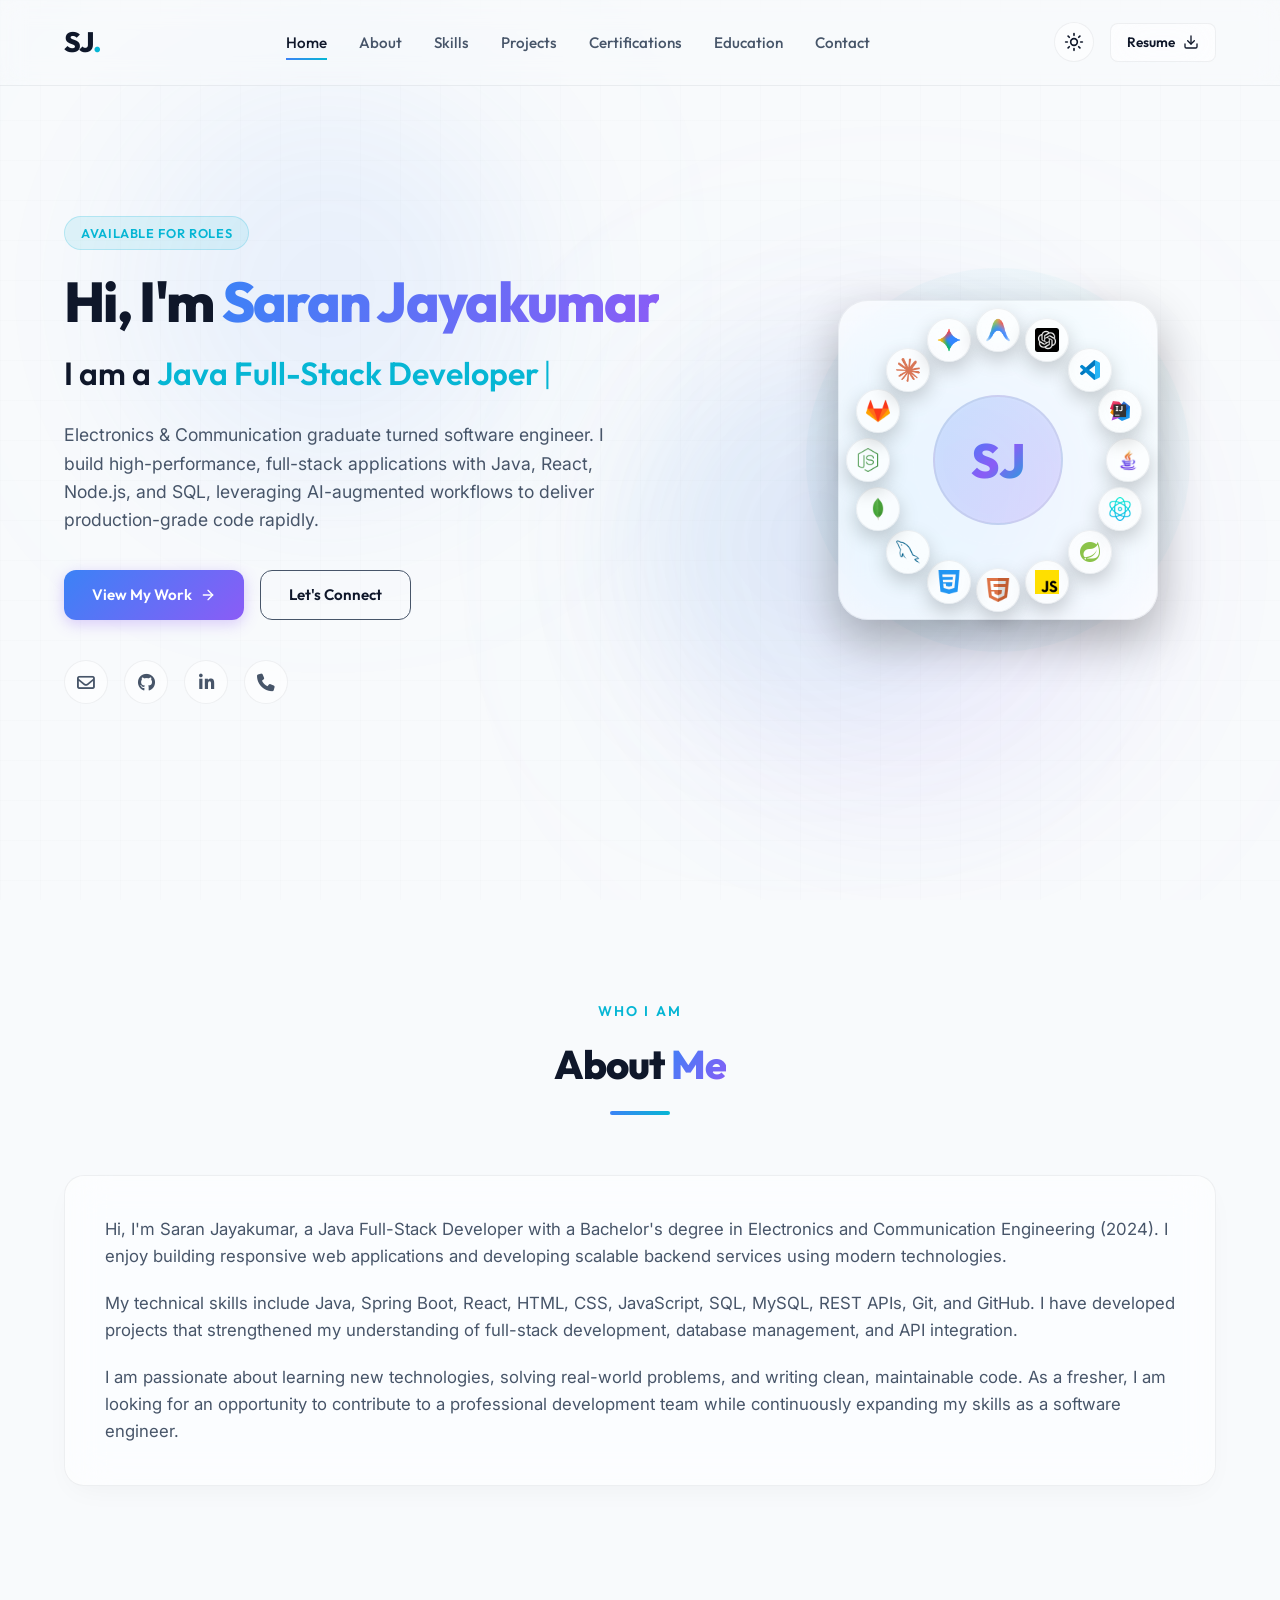
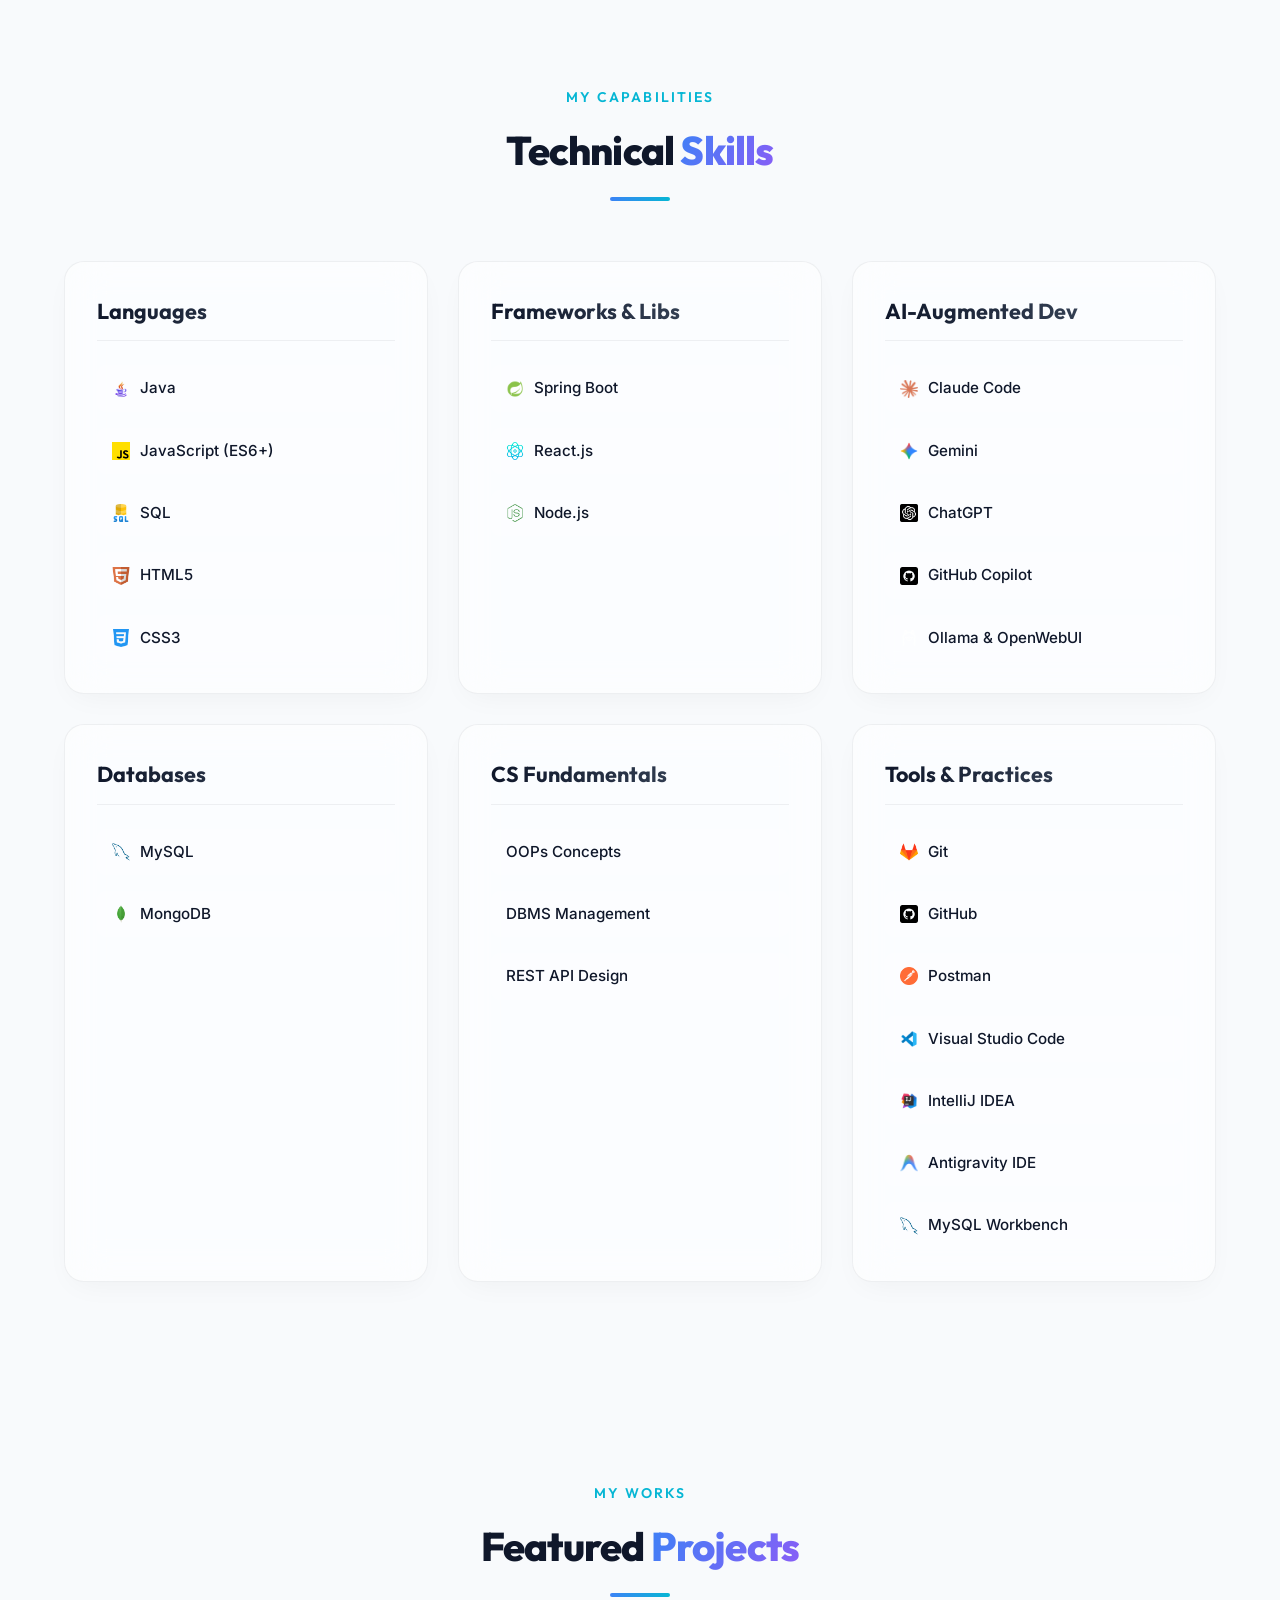
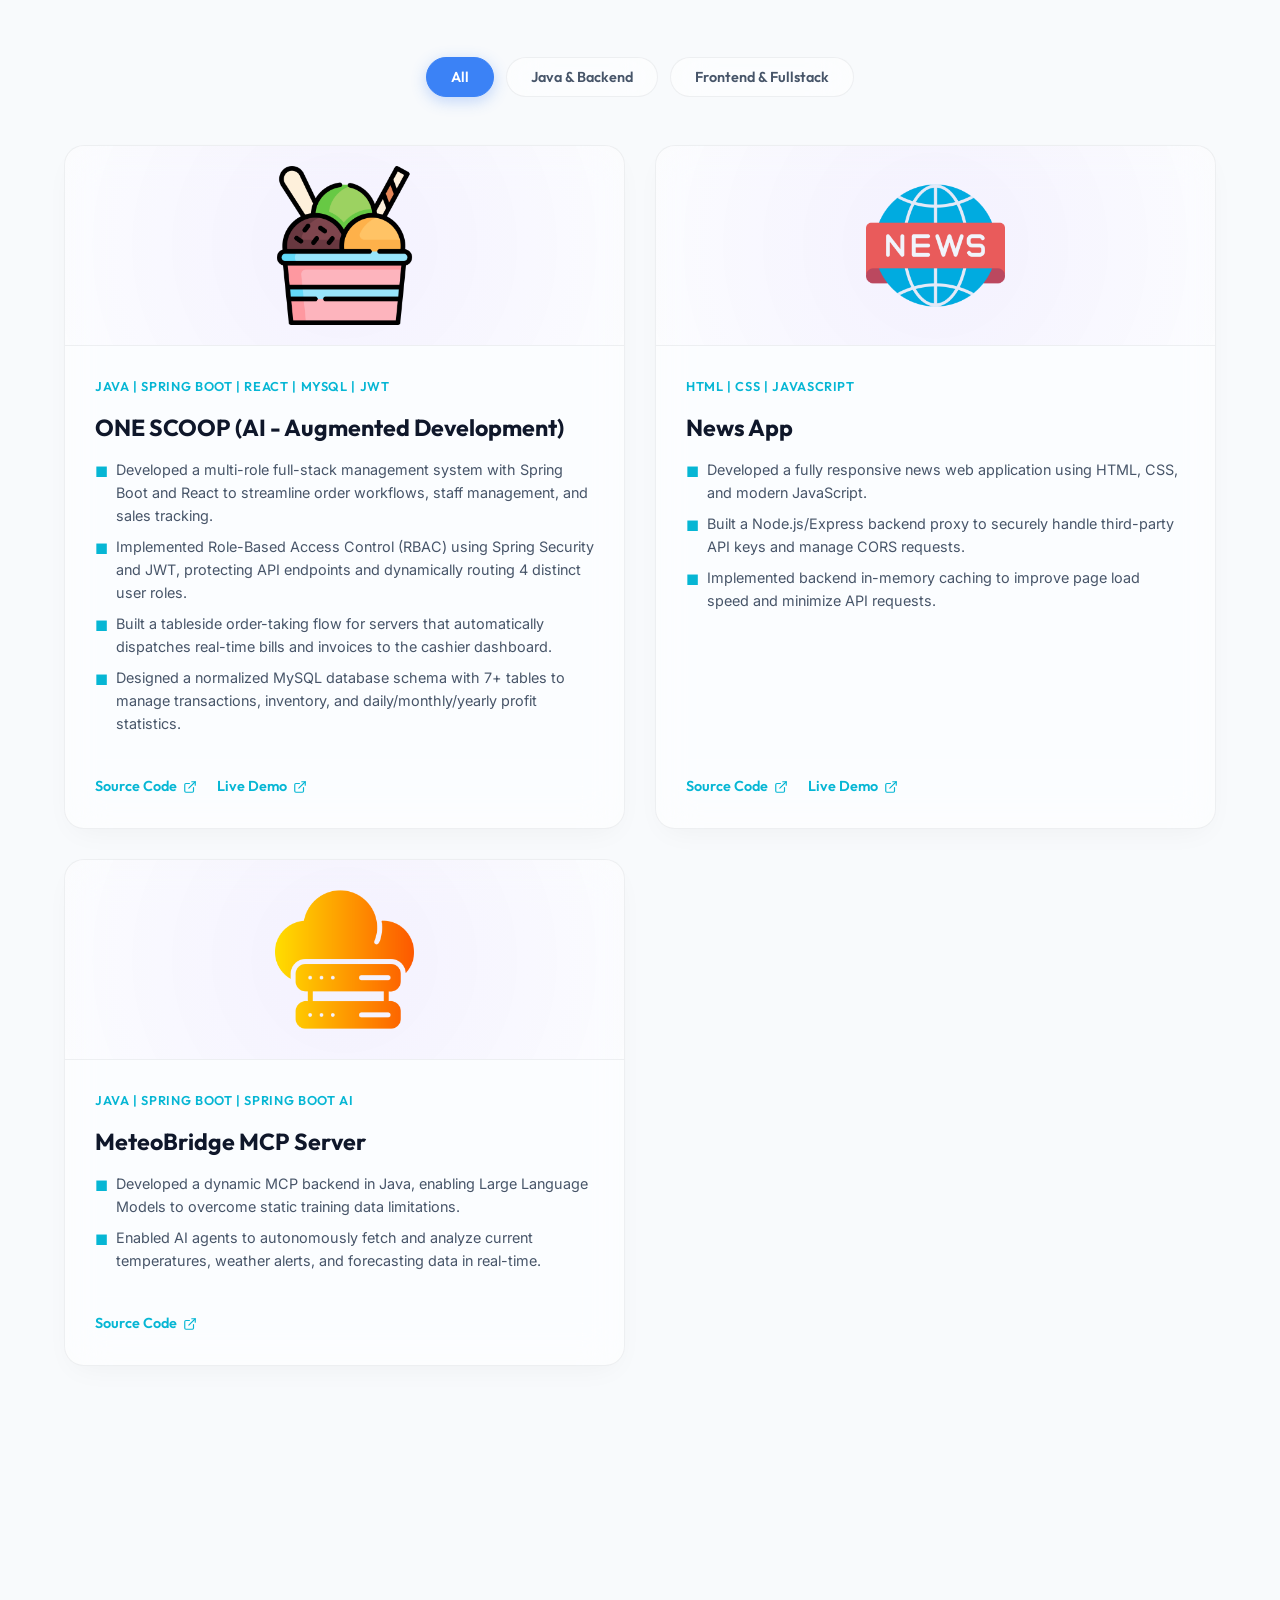
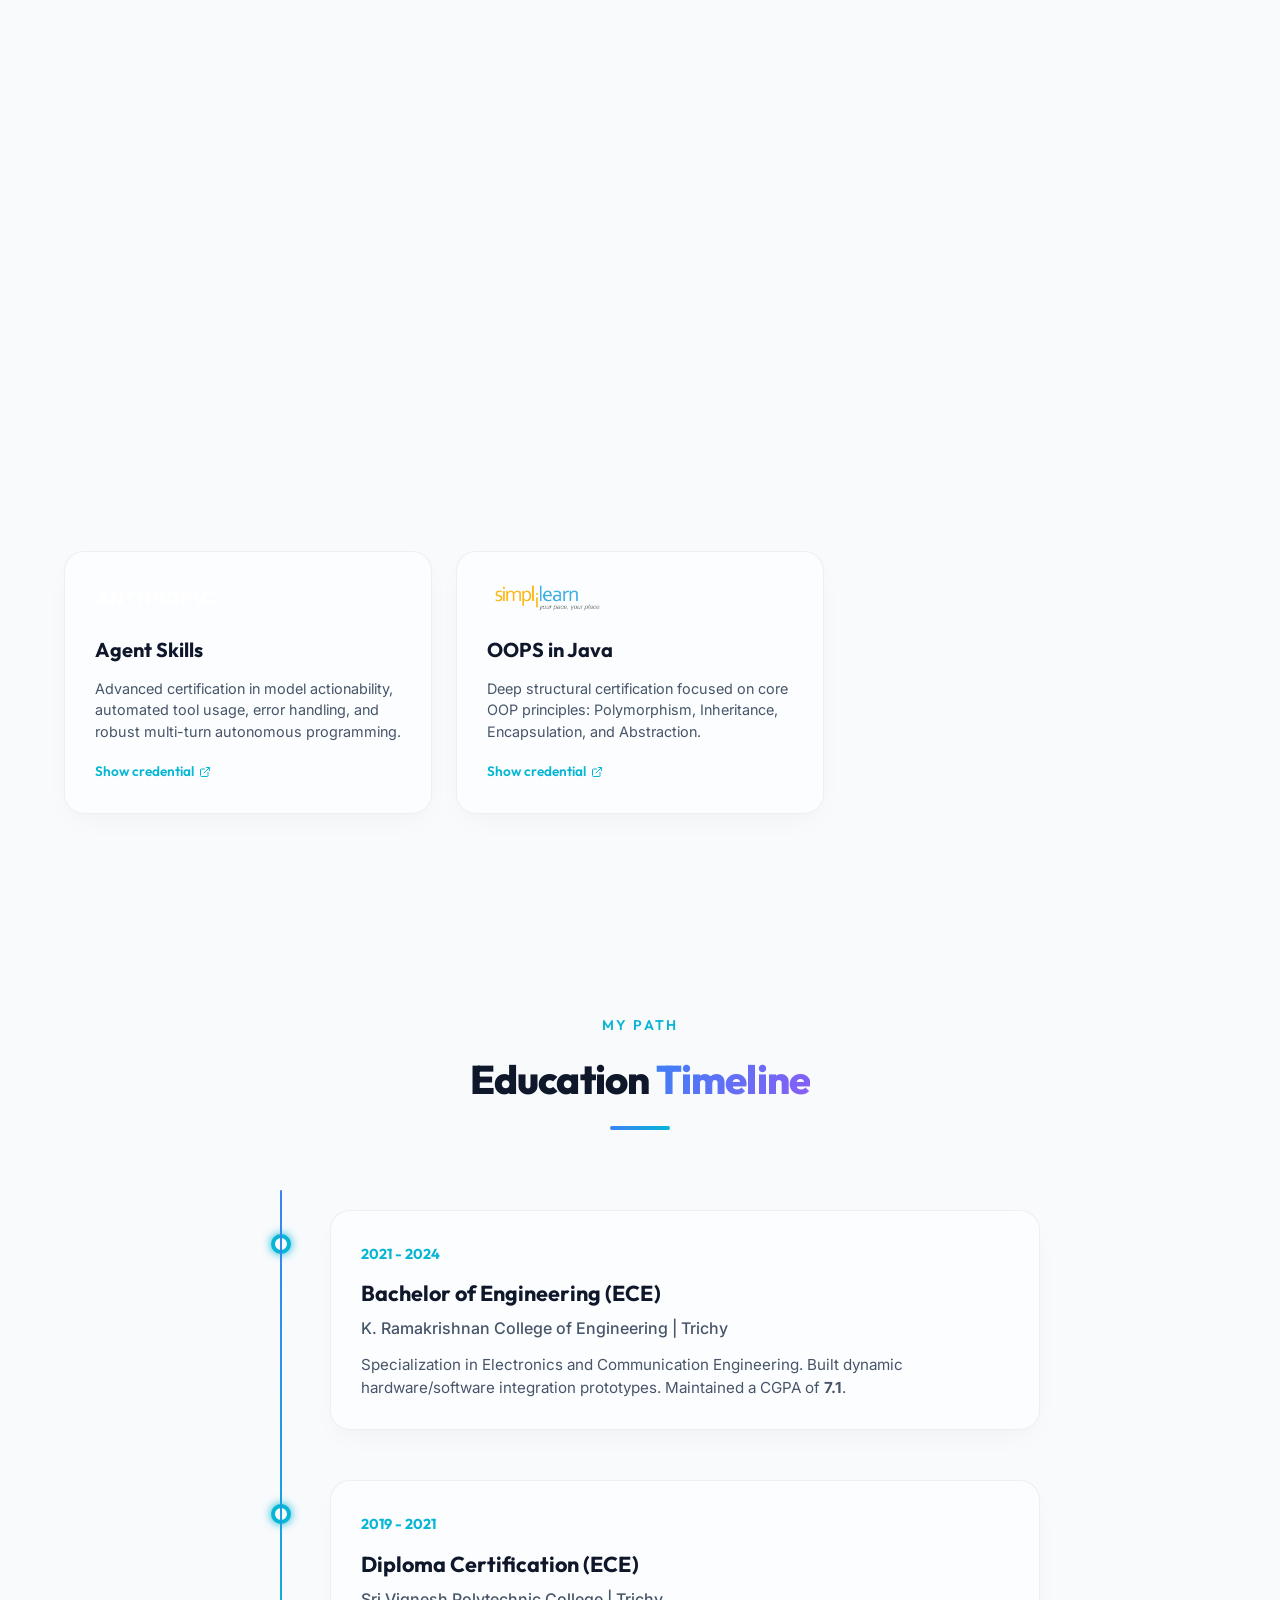
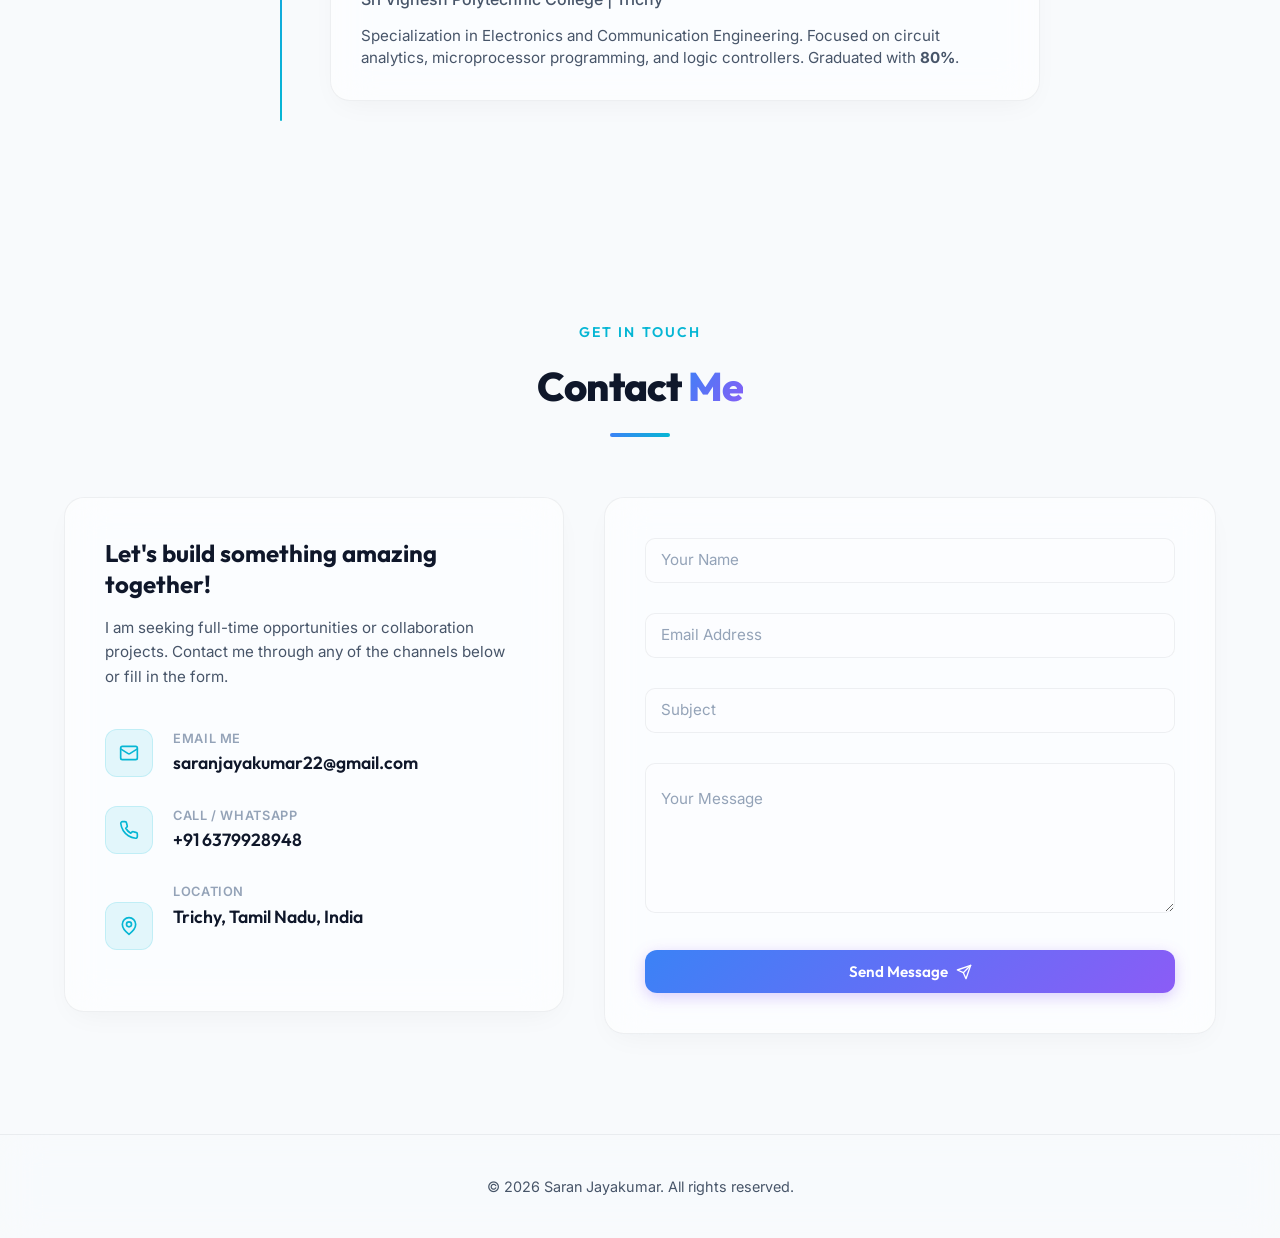
==== commit af02898a: "UI enhanced" ====
--- a/index.html
+++ b/index.html
@@ -33,6 +33,10 @@
 </head>
 
 <body>
+    <!-- Scroll Progress Bar -->
+    <div id="scroll-progress"></div>
+    <div class="cursor-glow" id="cursor-glow"></div>
+
     <!-- Background Animated Blobs -->
     <div class="blob-container">
         <div class="blob blob-1"></div>
@@ -101,7 +105,7 @@
         <!-- Hero Section -->
         <section class="section hero-section" id="home">
             <div class="container hero-container">
-                <div class="hero-content">
+                <div class="hero-content reveal">
                     <div class="hero-badge-container">
                         <span class="hero-badge">Available for Roles</span>
                     </div>
@@ -109,7 +113,7 @@
                         Hi, I'm <span class="gradient-text">Saran Jayakumar</span>
                     </h1>
                     <h2 class="hero-subtitle">
-                        I am a <span id="typewriter-text" class="accent-text"></span><span class="cursor">|</span>
+                        I am a&nbsp;<span id="typewriter-text" class="accent-text"></span><span class="cursor">|</span>
                     </h2>
                     <p class="hero-description">
                         Electronics & Communication graduate turned software engineer. I build high-performance,
@@ -136,7 +140,7 @@
                             class="social-icon" aria-label="GitHub Profile">
                             <i class="fa-brands fa-github"></i>
                         </a>
-                        <a href="https://linkedin.com/in/saran_jayakumar" target="_blank" rel="noopener noreferrer"
+                        <a href="https://linkedin.com/in/saran-jayakumar" target="_blank" rel="noopener noreferrer"
                             class="social-icon" aria-label="LinkedIn Profile">
                             <i class="fa-brands fa-linkedin-in"></i>
                         </a>
@@ -145,7 +149,7 @@
                         </a>
                     </div>
                 </div>
-                <div class="hero-visual">
+                <div class="hero-visual reveal reveal-delay-2">
                     <div class="avatar-card-wrapper">
                         <div class="avatar-card-glow"></div>
                         <div class="avatar-card">
@@ -217,13 +221,13 @@
         <!-- About Section -->
         <section class="section about-section" id="about">
             <div class="container">
-                <div class="section-header">
+                <div class="section-header reveal">
                     <span class="section-tagline">Who I Am</span>
                     <h2 class="section-title">About <span class="gradient-text">Me</span></h2>
                     <div class="section-underline"></div>
                 </div>
 
-                <div class="about-grid" style="grid-template-columns: 1fr;">
+                <div class="about-grid reveal" style="grid-template-columns: 1fr;">
                     <div class="about-card main-about-card card">
                         <div class="card-inner">
                             <p>Hi, I'm Saran Jayakumar, a Java Full-Stack Developer with a Bachelor's degree in Electronics and Communication Engineering (2024). I enjoy building responsive web applications and developing scalable backend services using modern technologies.</p>
@@ -238,7 +242,7 @@
         <!-- Skills Section -->
         <section class="section skills-section" id="skills">
             <div class="container">
-                <div class="section-header">
+                <div class="section-header reveal">
                     <span class="section-tagline">My Capabilities</span>
                     <h2 class="section-title">Technical <span class="gradient-text">Skills</span></h2>
                     <div class="section-underline"></div>
@@ -248,7 +252,7 @@
                     <!-- Skills Grid -->
                     <div class="skills-grid">
                         <!-- Languages -->
-                        <div class="skills-category-card card">
+                        <div class="skills-category-card card reveal reveal-delay-1">
                             <h3>Languages</h3>
                             <ul class="skills-list">
                                 <li class="skill-item">
@@ -285,7 +289,7 @@
                         </div>
 
                         <!-- Frameworks & Libraries -->
-                        <div class="skills-category-card card">
+                        <div class="skills-category-card card reveal reveal-delay-2">
                             <h3>Frameworks & Libs</h3>
                             <ul class="skills-list">
                                 <li class="skill-item">
@@ -310,7 +314,7 @@
                         </div>
 
                         <!-- AI-Augmented Development -->
-                        <div class="skills-category-card card">
+                        <div class="skills-category-card card reveal reveal-delay-3">
                             <h3>AI-Augmented Dev</h3>
                             <ul class="skills-list">
                                 <li class="skill-item">
@@ -347,7 +351,7 @@
                         </div>
 
                         <!-- Databases -->
-                        <div class="skills-category-card card">
+                        <div class="skills-category-card card reveal reveal-delay-1">
                             <h3>Databases</h3>
                             <ul class="skills-list">
                                 <li class="skill-item">
@@ -366,7 +370,7 @@
                         </div>
 
                         <!-- CS Fundamentals -->
-                        <div class="skills-category-card card">
+                        <div class="skills-category-card card reveal reveal-delay-2">
                             <h3>CS Fundamentals</h3>
                             <ul class="skills-list">
                                 <li class="skill-item">
@@ -382,7 +386,7 @@
                         </div>
 
                         <!-- Tools & Practices -->
-                        <div class="skills-category-card card">
+                        <div class="skills-category-card card reveal reveal-delay-3">
                             <h3>Tools & Practices</h3>
                             <ul class="skills-list">
                                 <li class="skill-item">
@@ -437,14 +441,14 @@
         <!-- Projects Section -->
         <section class="section projects-section" id="projects">
             <div class="container">
-                <div class="section-header">
+                <div class="section-header reveal">
                     <span class="section-tagline">My Works</span>
                     <h2 class="section-title">Featured <span class="gradient-text">Projects</span></h2>
                     <div class="section-underline"></div>
                 </div>
 
                 <!-- Project Filters -->
-                <div class="project-filters">
+                <div class="project-filters reveal reveal-delay-1">
                     <button class="filter-btn active" data-filter="all">All</button>
                     <button class="filter-btn" data-filter="backend">Java & Backend</button>
                     <button class="filter-btn" data-filter="frontend">Frontend & Fullstack</button>
@@ -453,7 +457,7 @@
                 <!-- Projects Grid -->
                 <div class="projects-grid">
                     <!-- Project 1: ONE SCOOP (AI - Augmented Development) -->
-                    <div class="project-card card" data-category="backend">
+                    <div class="project-card card reveal reveal-delay-1" data-category="backend frontend">
                         <div class="project-image-fallback" style="background: rgba(255, 255, 255, 0.02);">
                             <img src="project-logo/onescoop_logo.png" alt="One Scoop Logo" style="width: 100%; height: 100%; object-fit: contain; padding: 20px; z-index: 2;" />
                         </div>
@@ -480,7 +484,7 @@
                                     </li>
                                 </ul>
                             </div>
-                            <div class="project-links">
+                            <div class="project-links" style="display: flex; gap: 20px;">
                                 <a href="https://github.com/saran-jayakumar/Ice-cream-shop-management-system" class="btn-text"
                                     target="_blank" rel="noopener noreferrer">
                                     <span>Source Code</span>
@@ -492,12 +496,23 @@
                                         <path d="M18 13v6a2 2 0 0 1-2 2H5a2 2 0 0 1-2-2V8a2 2 0 0 1 2-2h6" />
                                     </svg>
                                 </a>
+                                <a href="https://ice-cream-shop-management-system.vercel.app/login" class="btn-text"
+                                    target="_blank" rel="noopener noreferrer">
+                                    <span>Live Demo</span>
+                                    <svg xmlns="http://www.w3.org/2000/svg" width="14" height="14" viewBox="0 0 24 24"
+                                        fill="none" stroke="currentColor" stroke-width="2" stroke-linecap="round"
+                                        stroke-linejoin="round">
+                                        <path d="M18 13v6a2 2 0 0 1-2 2H5a2 2 0 0 1-2-2V8a2 2 0 0 1 2-2h6" />
+                                        <polyline points="15 3 21 3 21 9" />
+                                        <line x1="10" x2="21" y1="14" y2="3" />
+                                    </svg>
+                                </a>
                             </div>
                         </div>
                     </div>
 
                     <!-- Project 2: News App -->
-                    <div class="project-card card" data-category="frontend">
+                    <div class="project-card card reveal reveal-delay-2" data-category="frontend">
                         <div class="project-image-fallback" style="background: rgba(255, 255, 255, 0.02);">
                             <img src="project-logo/news.png" alt="News App Logo" style="width: 100%; height: 100%; object-fit: contain; padding: 20px; z-index: 2;" />
                         </div>
@@ -520,7 +535,7 @@
                                     </li>
                                 </ul>
                             </div>
-                            <div class="project-links">
+                            <div class="project-links" style="display: flex; gap: 20px;">
                                 <a href="https://github.com/saran-jayakumar/News-Website" class="btn-text" target="_blank"
                                     rel="noopener noreferrer">
                                     <span>Source Code</span>
@@ -532,12 +547,23 @@
                                         <path d="M18 13v6a2 2 0 0 1-2 2H5a2 2 0 0 1-2-2V8a2 2 0 0 1 2-2h6" />
                                     </svg>
                                 </a>
+                                <a href="https://news-website-v8vo.onrender.com/" class="btn-text" target="_blank"
+                                    rel="noopener noreferrer">
+                                    <span>Live Demo</span>
+                                    <svg xmlns="http://www.w3.org/2000/svg" width="14" height="14" viewBox="0 0 24 24"
+                                        fill="none" stroke="currentColor" stroke-width="2" stroke-linecap="round"
+                                        stroke-linejoin="round">
+                                        <path d="M18 13v6a2 2 0 0 1-2 2H5a2 2 0 0 1-2-2V8a2 2 0 0 1 2-2h6" />
+                                        <polyline points="15 3 21 3 21 9" />
+                                        <line x1="10" x2="21" y1="14" y2="3" />
+                                    </svg>
+                                </a>
                             </div>
                         </div>
                     </div>
 
                     <!-- Project 3: MeteoBridge MCP Server -->
-                    <div class="project-card card" data-category="backend">
+                    <div class="project-card card reveal reveal-delay-3" data-category="backend">
                         <div class="project-image-fallback" style="background: rgba(255, 255, 255, 0.02);">
                             <img src="project-logo/MCP.png" alt="MeteoBridge MCP Server Logo" style="width: 100%; height: 100%; object-fit: contain; padding: 20px; z-index: 2;" />
                         </div>
@@ -572,13 +598,27 @@
                         </div>
                     </div>
                 </div>
+
+                <!-- View More Projects on GitHub CTA -->
+                <div class="projects-more reveal" style="display: flex; justify-content: center; margin-top: 50px;">
+                    <a href="https://github.com/saran-jayakumar" class="btn btn-secondary" target="_blank" rel="noopener noreferrer" style="gap: 10px;">
+                        <i class="fa-brands fa-github" style="font-size: 1.15rem;"></i>
+                        <span>View More on GitHub</span>
+                        <svg xmlns="http://www.w3.org/2000/svg" width="14" height="14" viewBox="0 0 24 24" fill="none"
+                            stroke="currentColor" stroke-width="2" stroke-linecap="round" stroke-linejoin="round">
+                            <path d="M18 13v6a2 2 0 0 1-2 2H5a2 2 0 0 1-2-2V8a2 2 0 0 1 2-2h6" />
+                            <polyline points="15 3 21 3 21 9" />
+                            <line x1="10" x2="21" y1="14" y2="3" />
+                        </svg>
+                    </a>
+                </div>
             </div>
         </section>
 
         <!-- Certifications Section -->
         <section class="section certifications-section" id="certifications">
             <div class="container">
-                <div class="section-header">
+                <div class="section-header reveal">
                     <span class="section-tagline">Validation</span>
                     <h2 class="section-title">Certifications & <span class="gradient-text">Credentials</span></h2>
                     <div class="section-underline"></div>
@@ -586,53 +626,118 @@
 
                 <div class="certifications-grid">
                     <!-- Claude 101 -->
-                    <div class="cert-card card">
+                    <div class="cert-card card reveal reveal-delay-1">
                         <div class="cert-header">
                             <img src="certifications/anthropic.png" alt="Anthropic" style="height: 32px; max-width: 120px; object-fit: contain;" />
                         </div>
                         <h3 class="cert-title">Claude 101</h3>
                         <p class="cert-desc">Professional validation of advanced prompting strategies, cognitive
                             architectures, and agentic workflows using Claude.</p>
+                        <div class="cert-links" style="margin-top: 15px;">
+                            <a href="https://github.com/saran-jayakumar/AI_Certification/blob/29e08a28be8cc4138fcfeb632020f0753684413a/Claude%20101.pdf" 
+                               class="btn-text" target="_blank" rel="noopener noreferrer" style="font-size: 0.85rem; display: inline-flex; align-items: center; gap: 5px;">
+                                <span>Show credential</span>
+                                <svg xmlns="http://www.w3.org/2000/svg" width="12" height="12" viewBox="0 0 24 24"
+                                    fill="none" stroke="currentColor" stroke-width="2" stroke-linecap="round"
+                                    stroke-linejoin="round">
+                                    <path d="M15 3h6v6" />
+                                    <path d="M10 14 21 3" />
+                                    <path d="M18 13v6a2 2 0 0 1-2 2H5a2 2 0 0 1-2-2V8a2 2 0 0 1 2-2h6" />
+                                </svg>
+                            </a>
+                        </div>
                     </div>
 
                     <!-- Claude Code in Action -->
-                    <div class="cert-card card">
+                    <div class="cert-card card reveal reveal-delay-2">
                         <div class="cert-header">
                             <img src="certifications/anthropic.png" alt="Anthropic" style="height: 32px; max-width: 120px; object-fit: contain;" />
                         </div>
                         <h3 class="cert-title">Claude Code in Action</h3>
                         <p class="cert-desc">Hands-on evaluation demonstrating high proficiency in utilizing CLI tools
                             for terminal execution, test-writing, and refactoring.</p>
+                        <div class="cert-links" style="margin-top: 15px;">
+                            <a href="https://github.com/saran-jayakumar/AI_Certification/blob/29e08a28be8cc4138fcfeb632020f0753684413a/Claude%20code%20in%20Action.pdf" 
+                               class="btn-text" target="_blank" rel="noopener noreferrer" style="font-size: 0.85rem; display: inline-flex; align-items: center; gap: 5px;">
+                                <span>Show credential</span>
+                                <svg xmlns="http://www.w3.org/2000/svg" width="12" height="12" viewBox="0 0 24 24"
+                                    fill="none" stroke="currentColor" stroke-width="2" stroke-linecap="round"
+                                    stroke-linejoin="round">
+                                    <path d="M15 3h6v6" />
+                                    <path d="M10 14 21 3" />
+                                    <path d="M18 13v6a2 2 0 0 1-2 2H5a2 2 0 0 1-2-2V8a2 2 0 0 1 2-2h6" />
+                                </svg>
+                            </a>
+                        </div>
                     </div>
 
                     <!-- Model Context Protocol -->
-                    <div class="cert-card card">
+                    <div class="cert-card card reveal reveal-delay-3">
                         <div class="cert-header">
                             <img src="certifications/anthropic.png" alt="Anthropic" style="height: 32px; max-width: 120px; object-fit: contain;" />
                         </div>
                         <h3 class="cert-title">Model Context Protocol</h3>
                         <p class="cert-desc">Demonstrated competency in integrating localized data sources, building
                             custom MCP servers, and extending LLM capability limits.</p>
+                        <div class="cert-links" style="margin-top: 15px;">
+                            <a href="https://github.com/saran-jayakumar/AI_Certification/blob/29e08a28be8cc4138fcfeb632020f0753684413a/Introduction%20to%20Model%20context%20Protocol.pdf" 
+                               class="btn-text" target="_blank" rel="noopener noreferrer" style="font-size: 0.85rem; display: inline-flex; align-items: center; gap: 5px;">
+                                <span>Show credential</span>
+                                <svg xmlns="http://www.w3.org/2000/svg" width="12" height="12" viewBox="0 0 24 24"
+                                    fill="none" stroke="currentColor" stroke-width="2" stroke-linecap="round"
+                                    stroke-linejoin="round">
+                                    <path d="M15 3h6v6" />
+                                    <path d="M10 14 21 3" />
+                                    <path d="M18 13v6a2 2 0 0 1-2 2H5a2 2 0 0 1-2-2V8a2 2 0 0 1 2-2h6" />
+                                </svg>
+                            </a>
+                        </div>
                     </div>
 
                     <!-- Agent Skills -->
-                    <div class="cert-card card">
+                    <div class="cert-card card reveal reveal-delay-4">
                         <div class="cert-header">
                             <img src="certifications/anthropic.png" alt="Anthropic" style="height: 32px; max-width: 120px; object-fit: contain;" />
                         </div>
                         <h3 class="cert-title">Agent Skills</h3>
                         <p class="cert-desc">Advanced certification in model actionability, automated tool usage, error
                             handling, and robust multi-turn autonomous programming.</p>
+                        <div class="cert-links" style="margin-top: 15px;">
+                            <a href="https://github.com/saran-jayakumar/AI_Certification/blob/29e08a28be8cc4138fcfeb632020f0753684413a/Introduction%20to%20Agent%20Skills.pdf" 
+                               class="btn-text" target="_blank" rel="noopener noreferrer" style="font-size: 0.85rem; display: inline-flex; align-items: center; gap: 5px;">
+                                <span>Show credential</span>
+                                <svg xmlns="http://www.w3.org/2000/svg" width="12" height="12" viewBox="0 0 24 24"
+                                    fill="none" stroke="currentColor" stroke-width="2" stroke-linecap="round"
+                                    stroke-linejoin="round">
+                                    <path d="M15 3h6v6" />
+                                    <path d="M10 14 21 3" />
+                                    <path d="M18 13v6a2 2 0 0 1-2 2H5a2 2 0 0 1-2-2V8a2 2 0 0 1 2-2h6" />
+                                </svg>
+                            </a>
+                        </div>
                     </div>
 
                     <!-- OOPS in Java -->
-                    <div class="cert-card card">
+                    <div class="cert-card card reveal reveal-delay-2">
                         <div class="cert-header">
                             <img src="certifications/Simplilearn.png" alt="SimpliLearn" style="height: 32px; max-width: 120px; object-fit: contain;" />
                         </div>
                         <h3 class="cert-title">OOPS in Java</h3>
                         <p class="cert-desc">Deep structural certification focused on core OOP principles: Polymorphism,
                             Inheritance, Encapsulation, and Abstraction.</p>
+                        <div class="cert-links" style="margin-top: 15px;">
+                            <a href="https://drive.google.com/file/d/1dpHDap7Fs-jY7VZCzc_Z4IMLiFBYglr2/view?usp=drivesdk" 
+                               class="btn-text" target="_blank" rel="noopener noreferrer" style="font-size: 0.85rem; display: inline-flex; align-items: center; gap: 5px;">
+                                <span>Show credential</span>
+                                <svg xmlns="http://www.w3.org/2000/svg" width="12" height="12" viewBox="0 0 24 24"
+                                    fill="none" stroke="currentColor" stroke-width="2" stroke-linecap="round"
+                                    stroke-linejoin="round">
+                                    <path d="M15 3h6v6" />
+                                    <path d="M10 14 21 3" />
+                                    <path d="M18 13v6a2 2 0 0 1-2 2H5a2 2 0 0 1-2-2V8a2 2 0 0 1 2-2h6" />
+                                </svg>
+                            </a>
+                        </div>
                     </div>
                 </div>
             </div>
@@ -641,7 +746,7 @@
         <!-- Education Section -->
         <section class="section education-section" id="education">
             <div class="container">
-                <div class="section-header">
+                <div class="section-header reveal">
                     <span class="section-tagline">My Path</span>
                     <h2 class="section-title">Education <span class="gradient-text">Timeline</span></h2>
                     <div class="section-underline"></div>
@@ -649,7 +754,7 @@
 
                 <div class="timeline">
                     <!-- Education 1 -->
-                    <div class="timeline-item">
+                    <div class="timeline-item reveal reveal-delay-1">
                         <div class="timeline-dot"></div>
                         <div class="timeline-card card">
                             <div class="timeline-date">2021 - 2024</div>
@@ -663,7 +768,7 @@
                     </div>
 
                     <!-- Education 2 -->
-                    <div class="timeline-item">
+                    <div class="timeline-item reveal reveal-delay-2">
                         <div class="timeline-dot"></div>
                         <div class="timeline-card card">
                             <div class="timeline-date">2019 - 2021</div>
@@ -681,7 +786,7 @@
         <!-- Contact Section -->
         <section class="section contact-section" id="contact">
             <div class="container">
-                <div class="section-header">
+                <div class="section-header reveal">
                     <span class="section-tagline">Get In Touch</span>
                     <h2 class="section-title">Contact <span class="gradient-text">Me</span></h2>
                     <div class="section-underline"></div>
@@ -689,7 +794,7 @@
 
                 <div class="contact-grid">
                     <!-- Contact Information -->
-                    <div class="contact-info-card card">
+                    <div class="contact-info-card card reveal reveal-delay-1">
                         <h3>Let's build something amazing together!</h3>
                         <p>I am seeking full-time opportunities or collaboration projects. Contact me through any of the
                             channels below or fill in the form.</p>
@@ -743,7 +848,7 @@
                     </div>
 
                     <!-- Contact Form -->
-                    <div class="contact-form-card card">
+                    <div class="contact-form-card card reveal reveal-delay-2">
                         <form id="contact-form">
                             <div class="form-group">
                                 <input type="text" id="name" name="name" class="form-input" placeholder=" " required>
@@ -792,11 +897,10 @@
     <footer class="footer">
         <div class="container footer-container">
             <p class="copyright">&copy; 2026 Saran Jayakumar. All rights reserved.</p>
-            <p class="crafted-with">Designed & Built with <span class="heart">❤️</span> & AI</p>
         </div>
     </footer>
 
-    <script src="script.js"></script>
+    <script type="module" src="js/main.js"></script>
 </body>
 
 </html>
--- a/style.css
+++ b/style.css
@@ -28,6 +28,9 @@
     --gradient-hero: linear-gradient(135deg, var(--primary-color) 0%, var(--secondary-color) 50%, var(--accent-color) 100%);
     --gradient-glow: radial-gradient(circle, rgba(139, 92, 246, 0.15) 0%, rgba(59, 130, 246, 0.05) 50%, transparent 100%);
     
+    /* Background Grid Overlay */
+    --bg-grid: rgba(255, 255, 255, 0.015);
+    
     /* Transitions */
     --transition-fast: 0.2s ease;
     --transition-normal: 0.3s cubic-bezier(0.4, 0, 0.2, 1);
@@ -51,6 +54,8 @@
     --glass-blur: blur(20px) saturate(190%);
     
     --gradient-glow: radial-gradient(circle, rgba(59, 130, 246, 0.1) 0%, rgba(6, 182, 212, 0.05) 50%, transparent 100%);
+    
+    --bg-grid: rgba(15, 23, 42, 0.012);
 }
 
 /* ==========================================================================
@@ -66,6 +71,21 @@
     scroll-behavior: smooth;
     font-size: 16px;
     overflow-x: hidden;
+}
+
+body::before {
+    content: '';
+    position: fixed;
+    top: 0;
+    left: 0;
+    width: 100%;
+    height: 100%;
+    background-image: 
+        linear-gradient(var(--bg-grid) 1px, transparent 1px),
+        linear-gradient(90deg, var(--bg-grid) 1px, transparent 1px);
+    background-size: 40px 40px;
+    z-index: -2;
+    pointer-events: none;
 }
 
 body {
@@ -161,8 +181,16 @@
     border-radius: 2px;
 }
 
+@keyframes gradient-shift {
+    0% { background-position: 0% 50%; }
+    50% { background-position: 100% 50%; }
+    100% { background-position: 0% 50%; }
+}
+
 .gradient-text {
-    background: var(--gradient-hero);
+    background: linear-gradient(120deg, var(--primary-color), var(--secondary-color), var(--accent-color), var(--primary-color));
+    background-size: 300% 300%;
+    animation: gradient-shift 8s ease infinite;
     -webkit-background-clip: text;
     -webkit-text-fill-color: transparent;
     background-clip: text;
@@ -187,9 +215,12 @@
 }
 
 .card:hover {
-    transform: translateY(-5px);
-    border-color: rgba(59, 130, 246, 0.3);
-    box-shadow: 0 20px 40px -15px rgba(59, 130, 246, 0.2);
+    transform: translateY(-8px);
+    border-color: rgba(6, 182, 212, 0.4);
+    box-shadow: 
+        0 15px 35px -10px rgba(0, 0, 0, 0.3),
+        0 0 20px -5px rgba(59, 130, 246, 0.25),
+        0 0 40px -15px rgba(139, 92, 246, 0.2);
 }
 
 /* Background Animated Blobs */
@@ -274,6 +305,28 @@
     overflow: hidden;
     border: none;
     outline: none;
+}
+
+.btn::after {
+    content: '';
+    position: absolute;
+    top: 0;
+    left: -100%;
+    width: 50%;
+    height: 100%;
+    background: linear-gradient(
+        90deg,
+        transparent,
+        rgba(255, 255, 255, 0.25),
+        transparent
+    );
+    transform: skewX(-25deg);
+    transition: none;
+}
+
+.btn:hover::after {
+    left: 150%;
+    transition: left 0.8s ease-in-out;
 }
 
 .btn-primary {
@@ -1092,6 +1145,7 @@
     font-size: 0.9rem;
     color: var(--text-secondary);
     line-height: 1.5;
+    flex-grow: 1;
 }
 
 /* ==========================================================================
@@ -1392,8 +1446,9 @@
 
 .footer-container {
     display: flex;
-    justify-content: space-between;
-    align-items: center;
+    justify-content: center;
+    align-items: center;
+    text-align: center;
 }
 
 .copyright {
@@ -1594,3 +1649,48 @@
         padding: 24px;
     }
 }
+
+/* ==========================================================================
+   SCROLL PROGRESS BAR & SCROLL REVEAL ANIMATIONS
+   ========================================================================== */
+#scroll-progress {
+    position: fixed;
+    top: 0;
+    left: 0;
+    height: 4px;
+    background: var(--gradient-hero);
+    width: 0%;
+    z-index: 9999;
+    transition: width 0.1s ease-out;
+    box-shadow: 0 0 10px var(--primary-color);
+}
+
+.reveal {
+    opacity: 0;
+    transform: translateY(35px);
+    transition: opacity 0.8s cubic-bezier(0.16, 1, 0.3, 1), transform 0.8s cubic-bezier(0.16, 1, 0.3, 1);
+}
+
+.reveal.revealed {
+    opacity: 1;
+    transform: translateY(0);
+}
+
+.reveal-delay-1 { transition-delay: 0.15s; }
+.reveal-delay-2 { transition-delay: 0.3s; }
+.reveal-delay-3 { transition-delay: 0.45s; }
+.reveal-delay-4 { transition-delay: 0.6s; }
+
+/* Custom Cursor Background Glow */
+.cursor-glow {
+    width: 450px;
+    height: 450px;
+    background: radial-gradient(circle, rgba(99, 102, 241, 0.12) 0%, rgba(6, 182, 212, 0.04) 50%, transparent 70%);
+    border-radius: 50%;
+    position: fixed;
+    transform: translate(-50%, -50%);
+    pointer-events: none;
+    z-index: -1;
+    transition: transform 0.05s ease-out;
+    opacity: 0;
+}
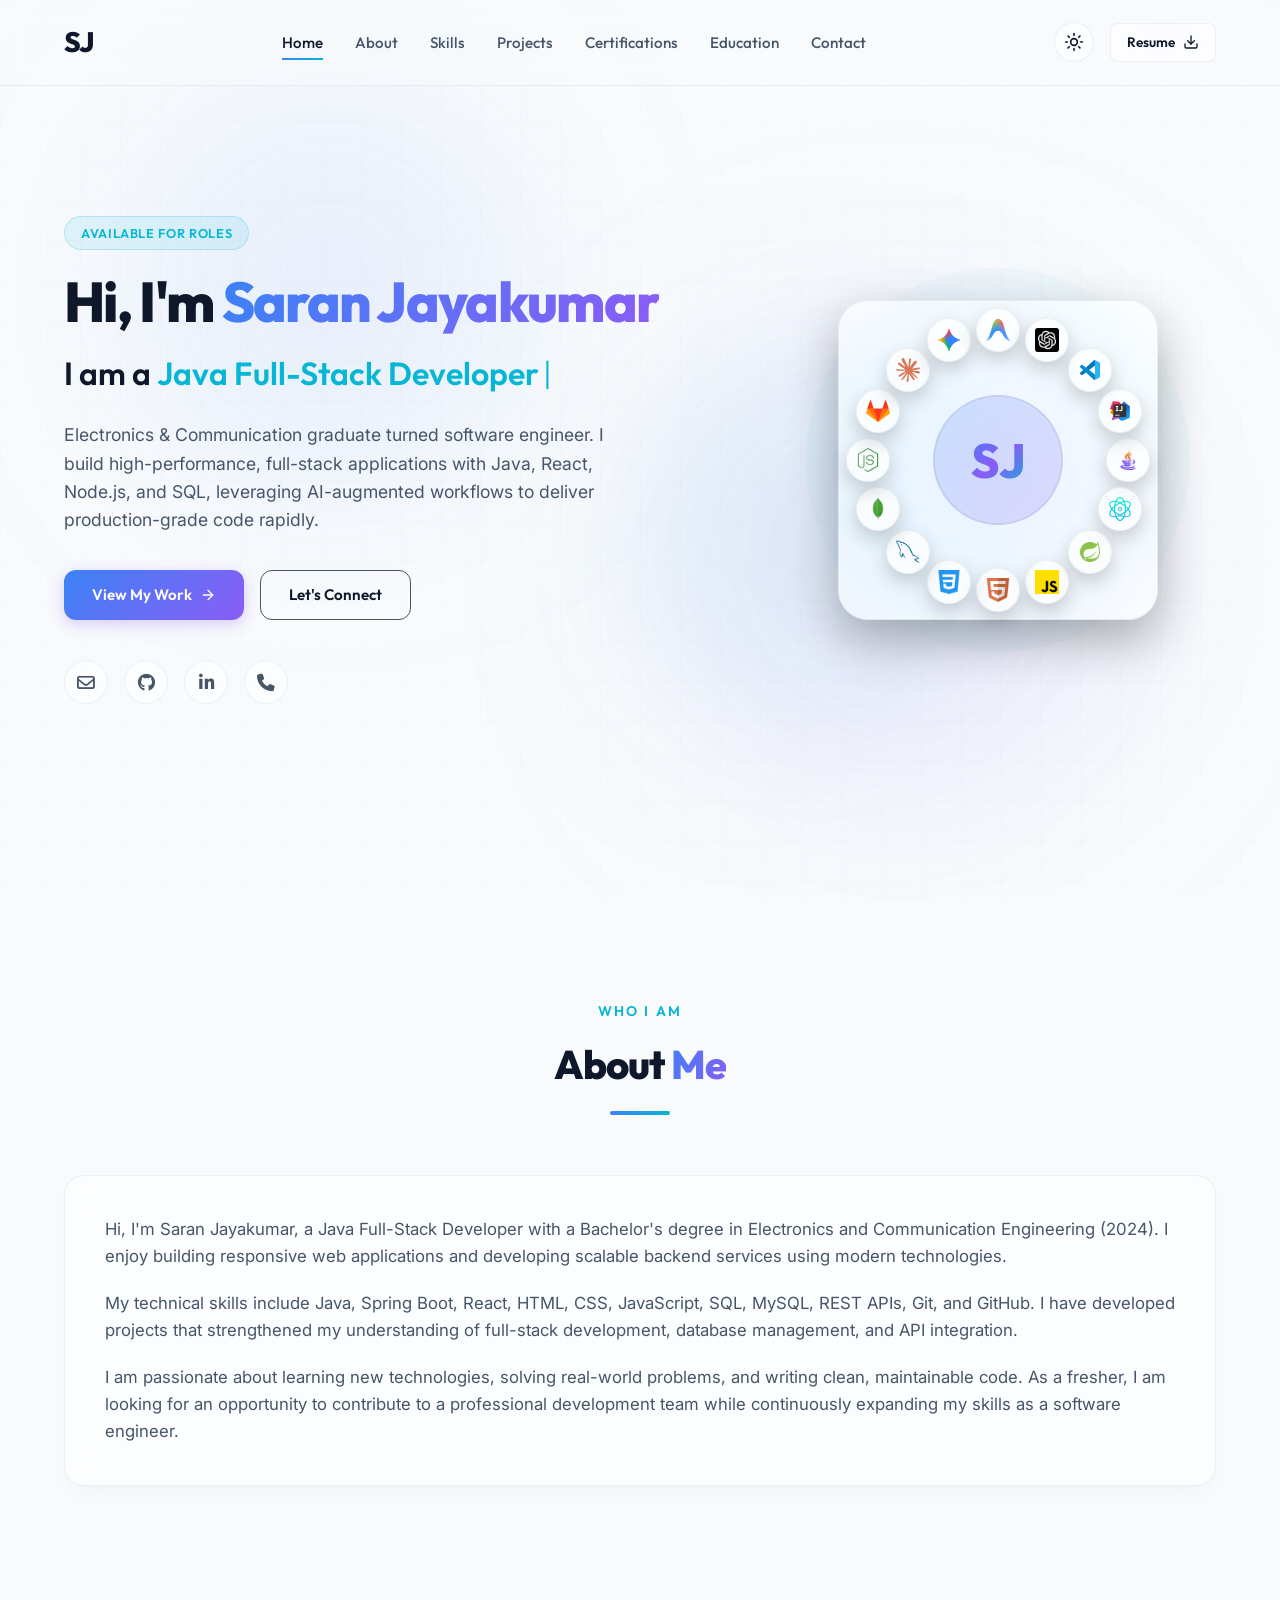
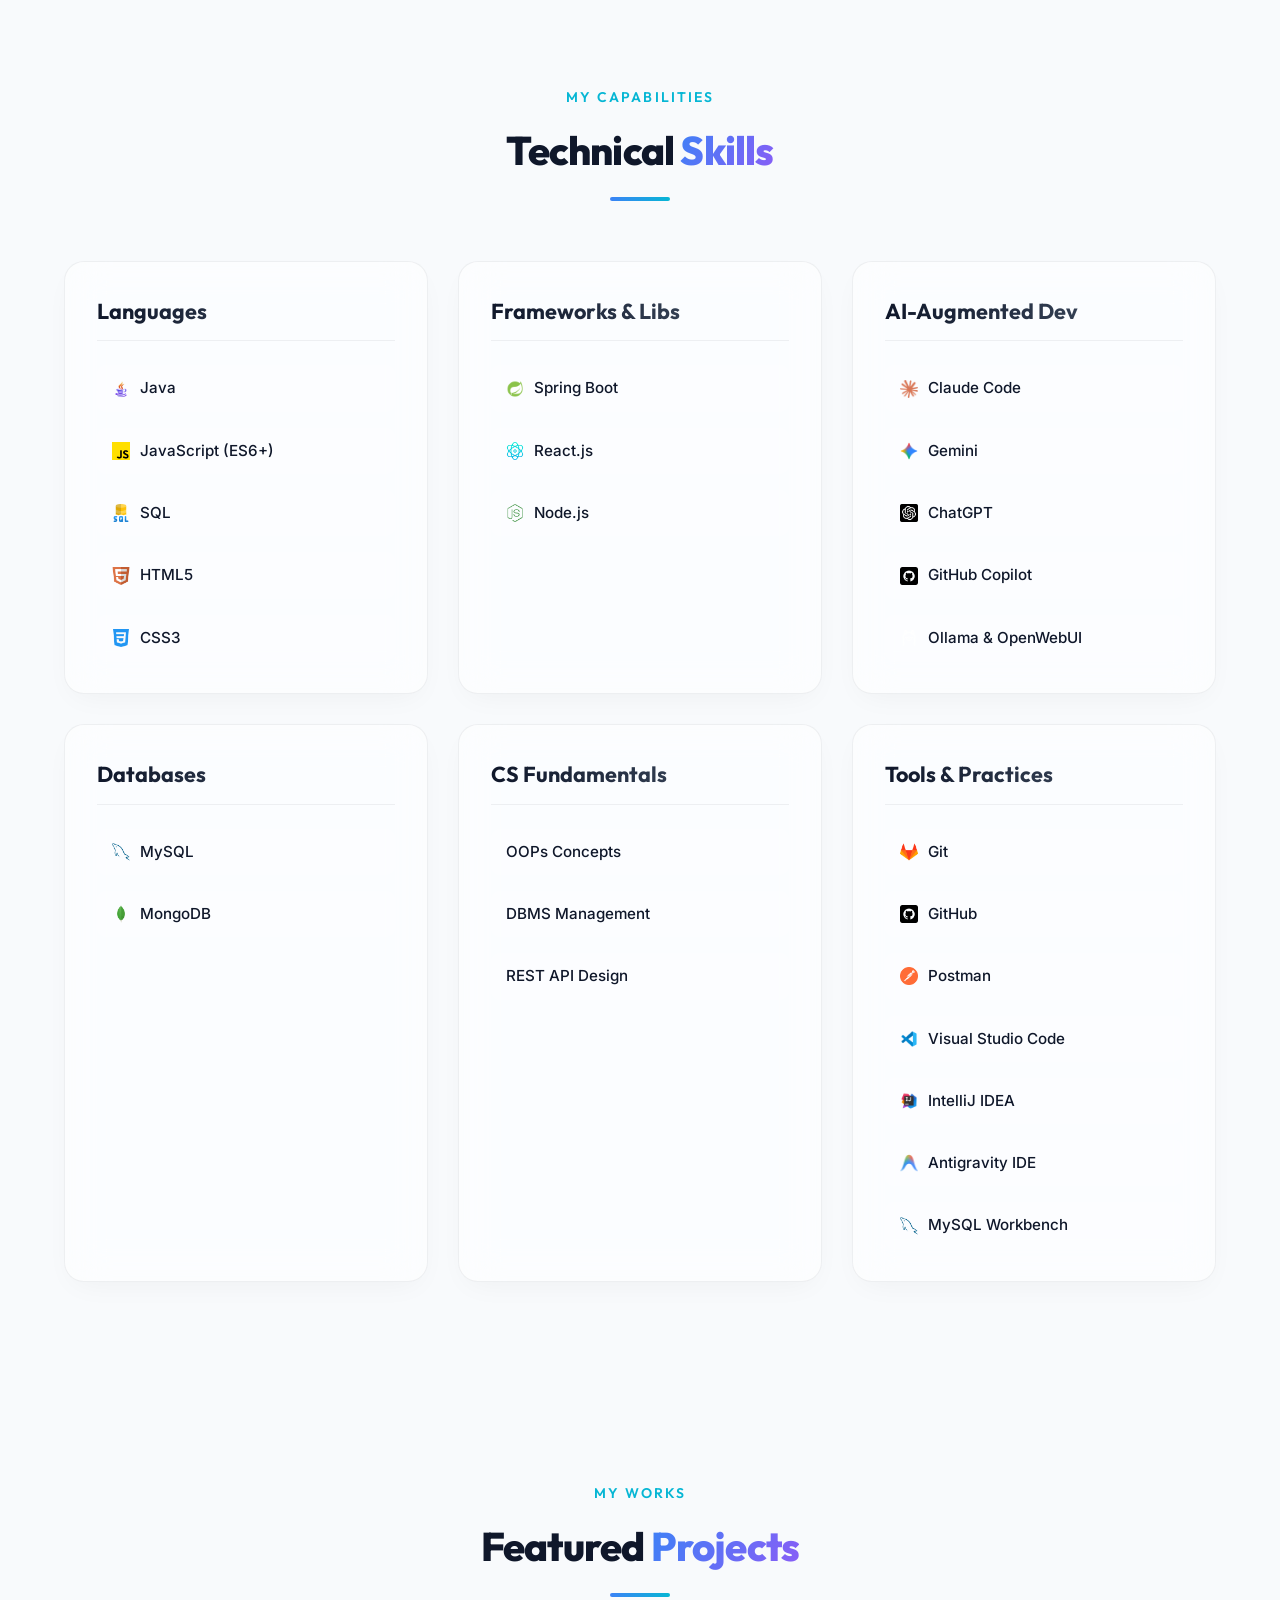
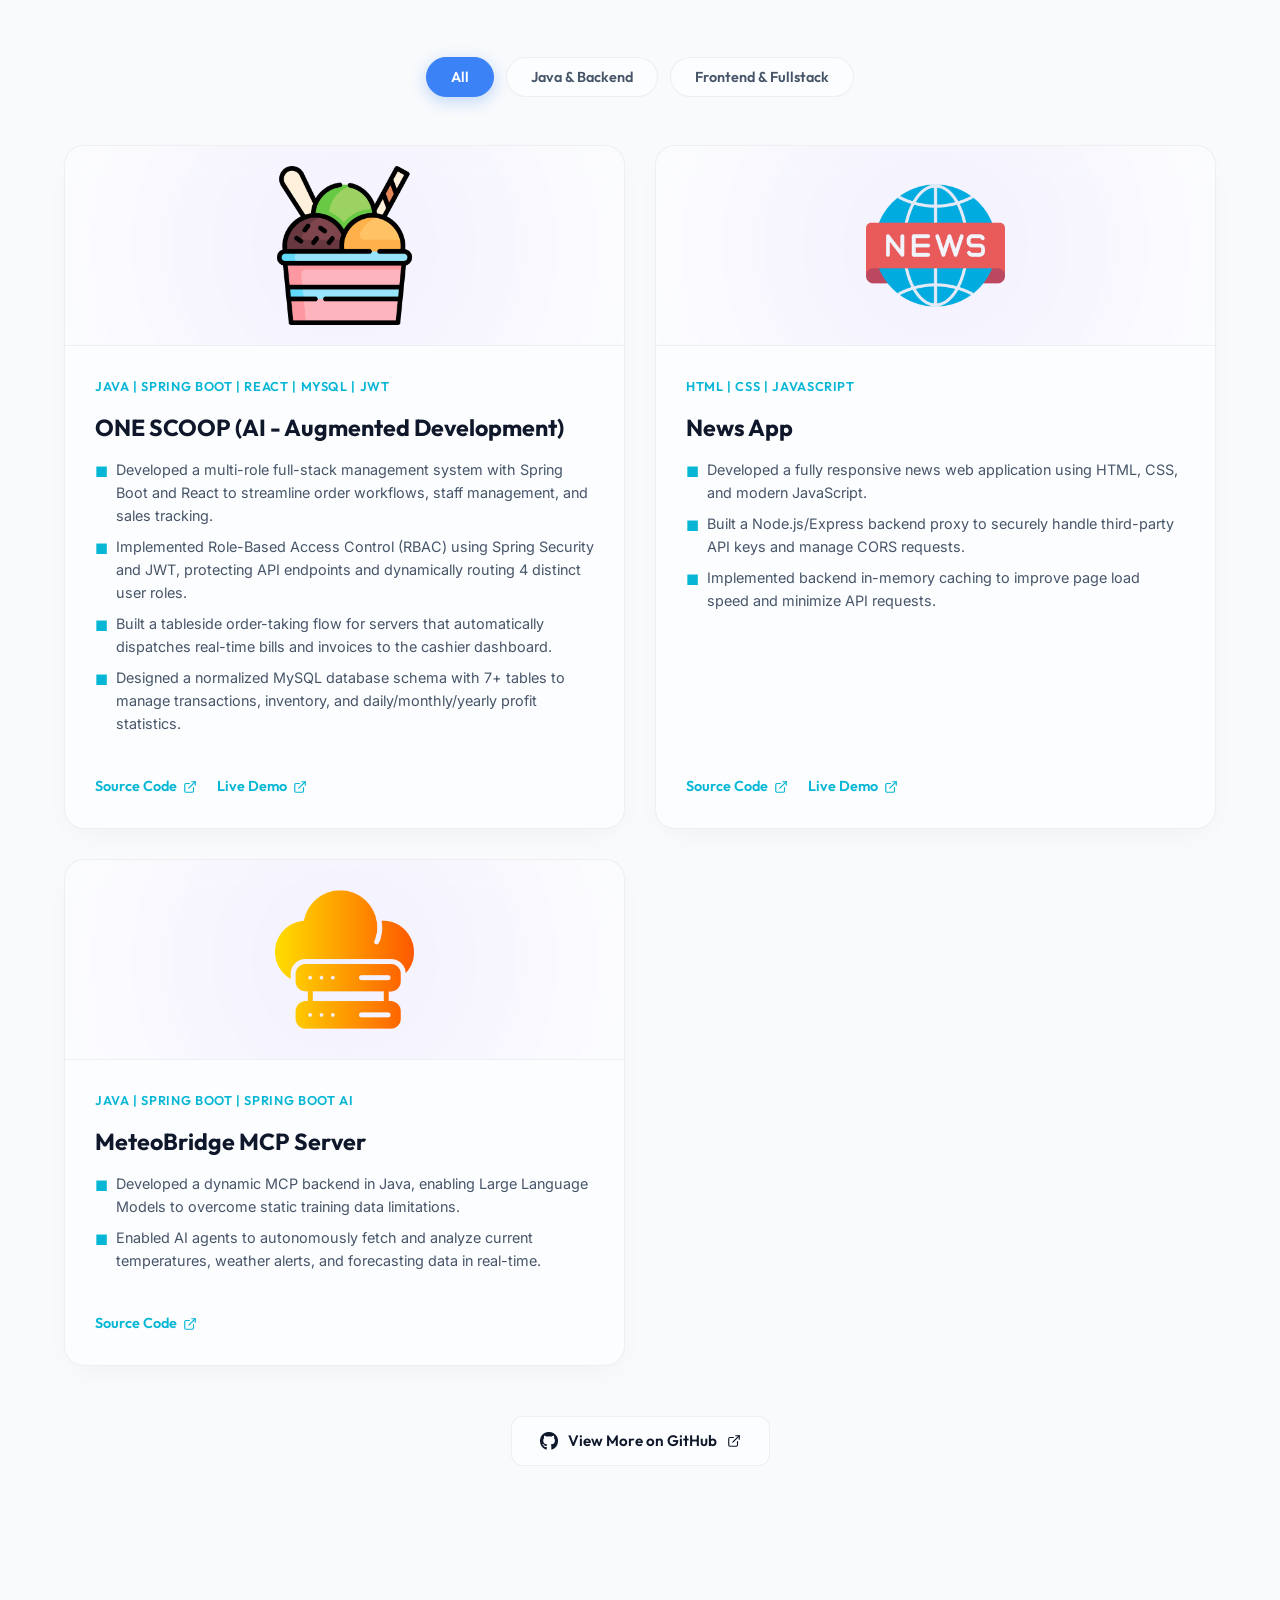
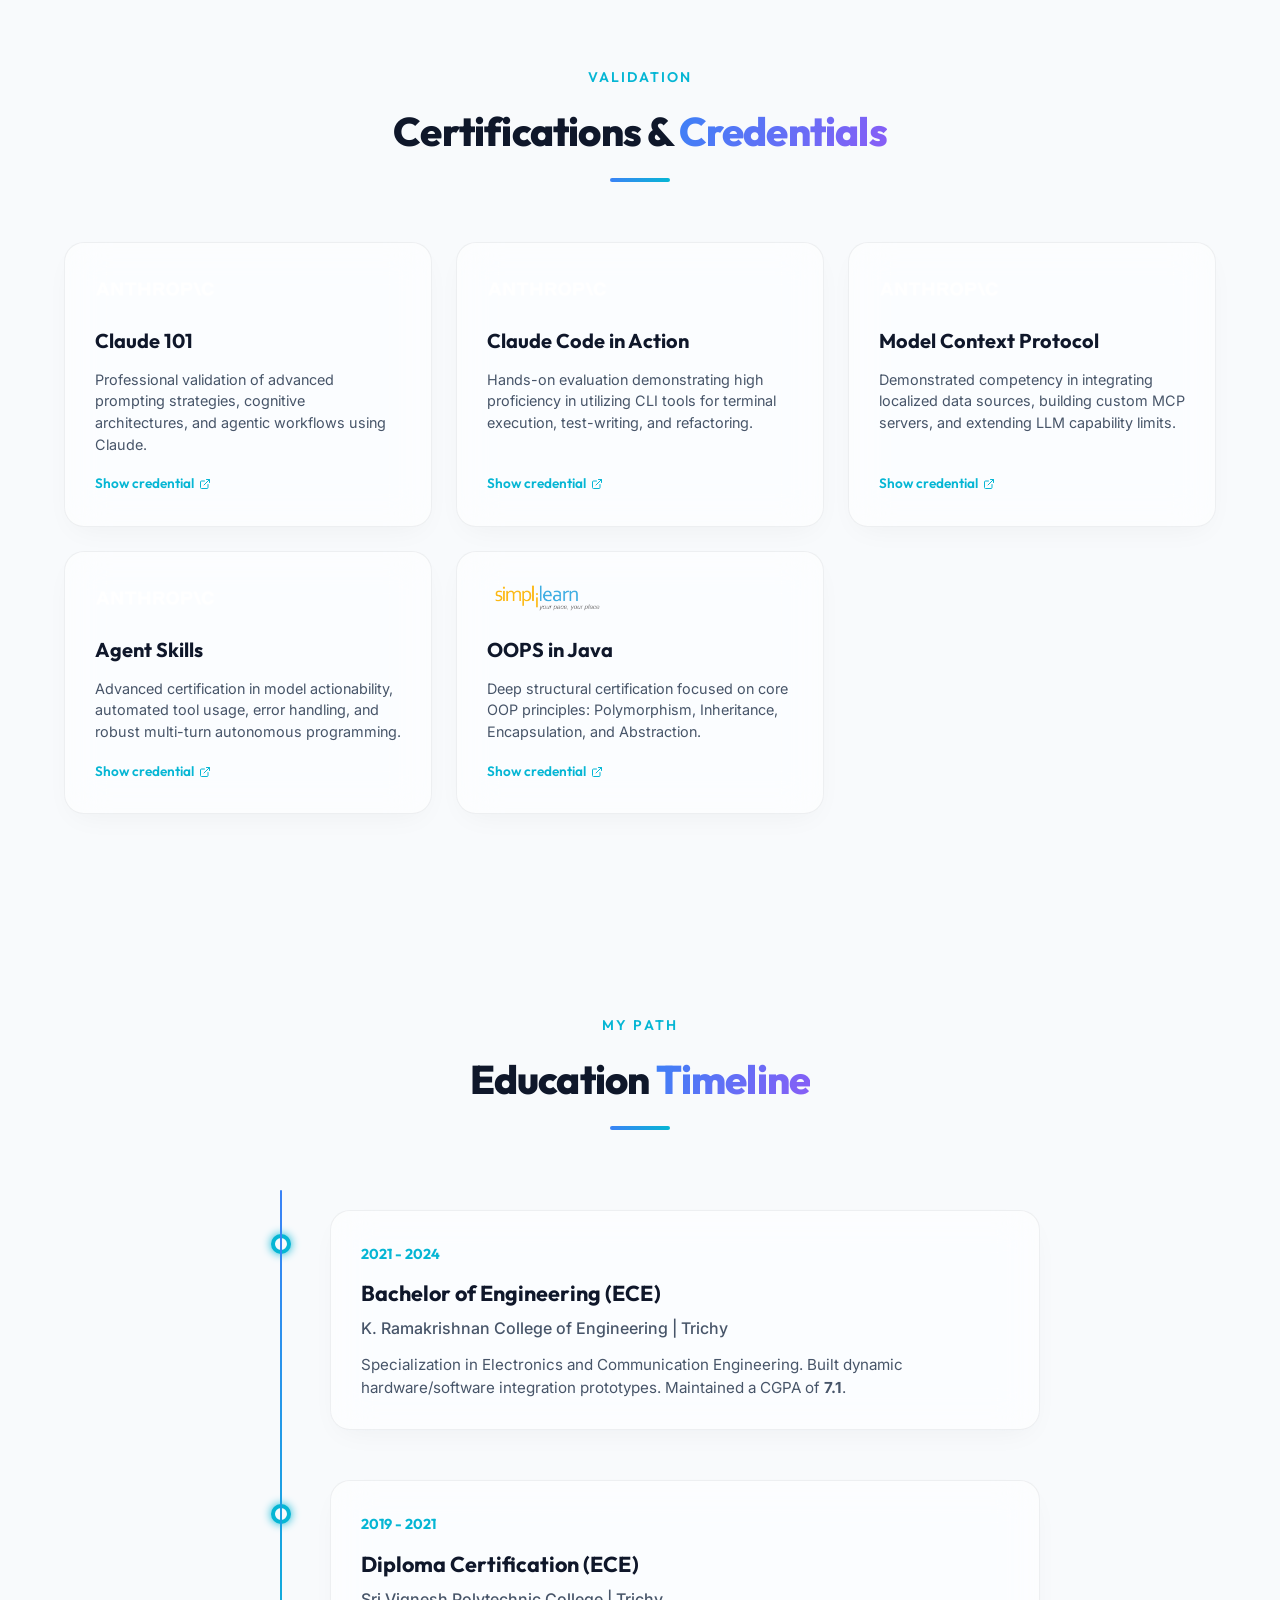
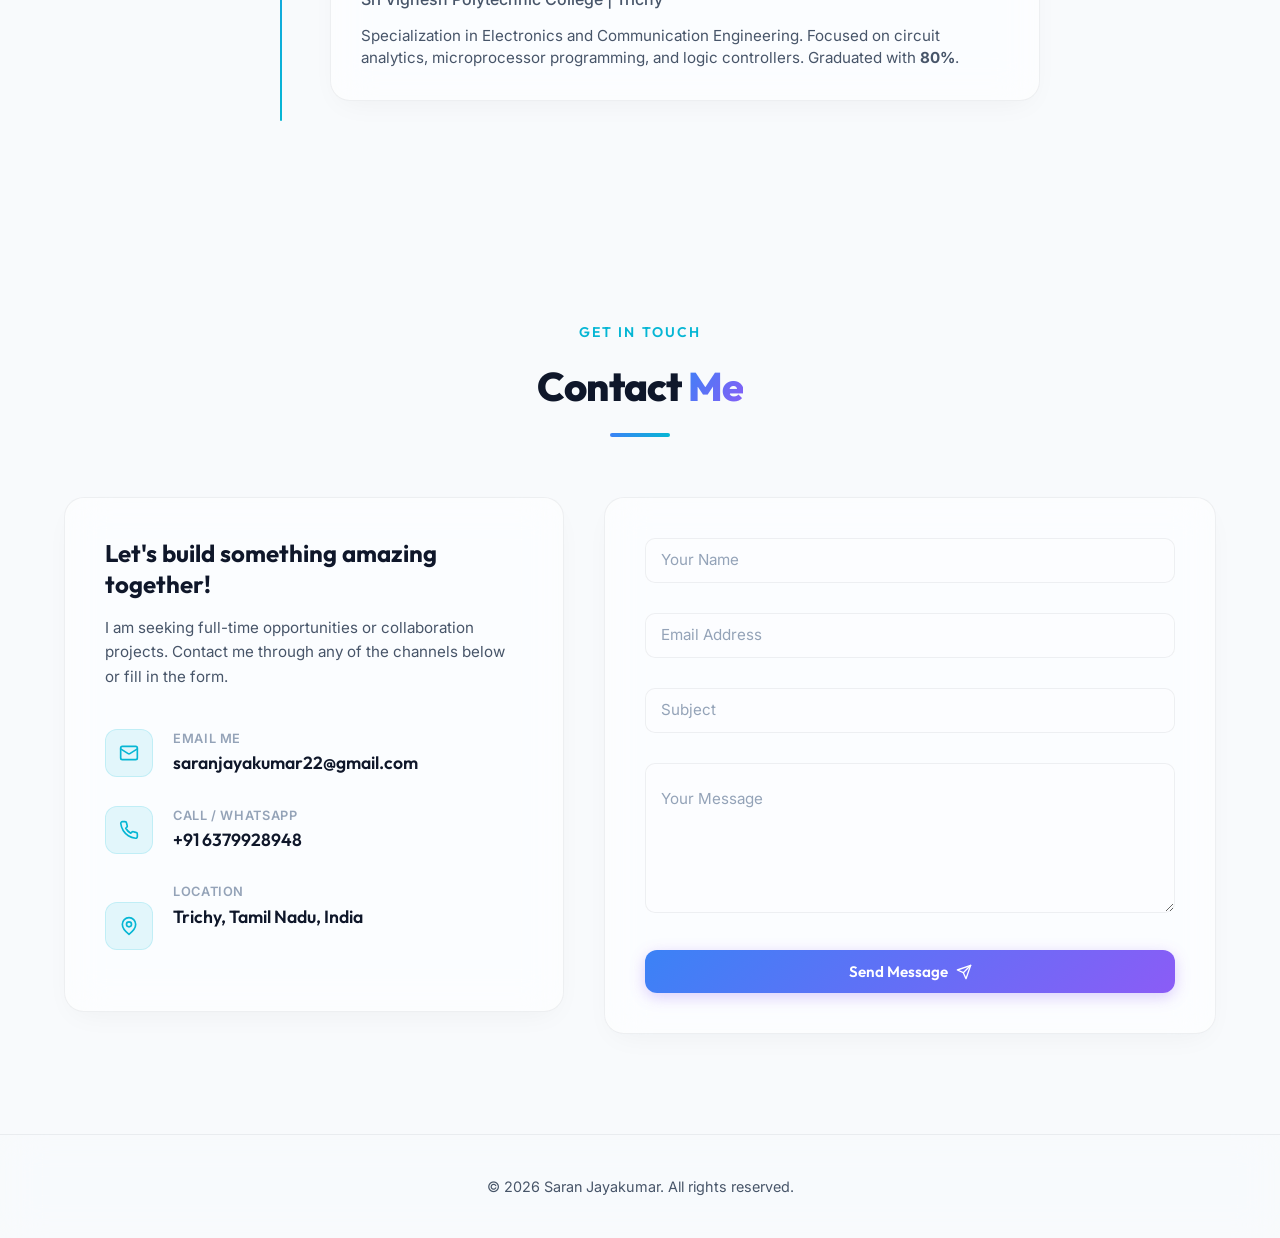
==== commit 77064c4c: "Logo added" ====
--- a/index.html
+++ b/index.html
@@ -4,9 +4,10 @@
 <head>
     <meta charset="UTF-8">
     <meta name="viewport" content="width=device-width, initial-scale=1.0">
+    <link rel="icon" type="image/svg+xml" href="favicon.svg">
 
     <!-- SEO Meta Tags -->
-    <title>Saran Jayakumar | Java Full-Stack & AI-Augmented Developer</title>
+    <title>Portfolio - Saran Jayakumar</title>
     <meta name="description"
         content="Portfolio of Saran Jayakumar, a premium Java Full-Stack Developer and Electronics & Communication graduate specializing in Spring Boot, React, Node.js, and AI-augmented development.">
     <meta name="keywords"
@@ -15,7 +16,7 @@
 
     <!-- Open Graph / Facebook -->
     <meta property="og:type" content="website">
-    <meta property="og:title" content="Saran Jayakumar | Java Full-Stack & AI-Augmented Developer">
+    <meta property="og:title" content="Portfolio - Saran Jayakumar">
     <meta property="og:description"
         content="Explore Saran Jayakumar's professional portfolio showing skills, projects, and certifications in Java Full-Stack and AI-Augmented development.">
 
@@ -29,7 +30,7 @@
     <!-- FontAwesome for fallback social icons -->
     <link rel="stylesheet" href="https://cdnjs.cloudflare.com/ajax/libs/font-awesome/6.4.0/css/all.min.css">
 
-    <link rel="stylesheet" href="style.css">
+    <link rel="stylesheet" href="css/main.css">
 </head>
 
 <body>
@@ -47,7 +48,7 @@
     <!-- Header / Navigation Bar -->
     <header class="header" id="header">
         <div class="nav-container">
-            <a href="#home" class="logo" id="nav-logo">SJ<span class="dot">.</span></a>
+            <a href="#home" class="logo" id="nav-logo">SJ</a>
 
             <nav class="nav-menu" id="nav-menu">
                 <ul class="nav-list">
@@ -821,7 +822,7 @@
                                         fill="none" stroke="currentColor" stroke-width="2" stroke-linecap="round"
                                         stroke-linejoin="round">
                                         <path
-                                            d="M22 16.92v3a2 2 0 0 1-2.18 2 19.79 19.79 0 0 1-8.63-3.07 19.5 19.5 0 0 1-6-6 19.79 19.79 0 0 1-3.07-8.67A2 2 0 0 1 4.11 2h3a2 2 0 0 1 2 1.72 12.84 12.84 0 0 0 .7 2.81 2 2 0 0 1-.45 2.11L8.09 9.91a16 16 0 0 0 6 6l1.27-1.27a2 2 0 0 1 2.11-.45 12.84 12.84 0 0 0 2.81.7A2 2 0 0 1 22 16.92z" />
+                                            d="M22 16.92v3a2 2 0 0 1-2.18 2 19.79 19.79 0 0 1-8.63-3.07 19.5 19.5 0 0 1-6-6 19.79 19.79 0 0 1-3.07-8.67A2 2 0 0 1 4.11 2h3a2 2 0 0 1 2 1.72 12.84 12.84 0 0 0 .7 2.81 2 2 0 0 1-.45 2.11L8.09 9.91a16 16 0 0 0 6 6l1.27-1.27a2 2 0 0 1 2.11-.45 12.84 12.84 0 0 0 2.81.7A2 2 0 0 1 22 16.92v3a2 2 0 0 1-2.18 2 19.79 19.79 0 0 1-8.63-3.07 19.5 19.5 0 0 1-6-6 19.79 19.79 0 0 1-3.07-8.67A2 2 0 0 1 4.11 2h3a2 2 0 0 1 2 1.72 12.84 12.84 0 0 0 .7 2.81 2 2 0 0 1-.45 2.11L8.09 9.91a16 16 0 0 0 6 6l1.27-1.27a2 2 0 0 1 2.11-.45 12.84 12.84 0 0 0 2.81.7A2 2 0 0 1 22 16.92z" />
                                     </svg>
                                 </div>
                                 <div class="info-text">
--- a/css/main.css
+++ b/css/main.css
@@ -0,0 +1,14 @@
+@import 'variables.css';
+@import 'global.css';
+@import 'utility.css';
+@import 'header.css';
+@import 'hero.css';
+@import 'about.css';
+@import 'skills.css';
+@import 'projects.css';
+@import 'certifications.css';
+@import 'education.css';
+@import 'contact.css';
+@import 'footer.css';
+@import 'responsive.css';
+@import 'animations.css';
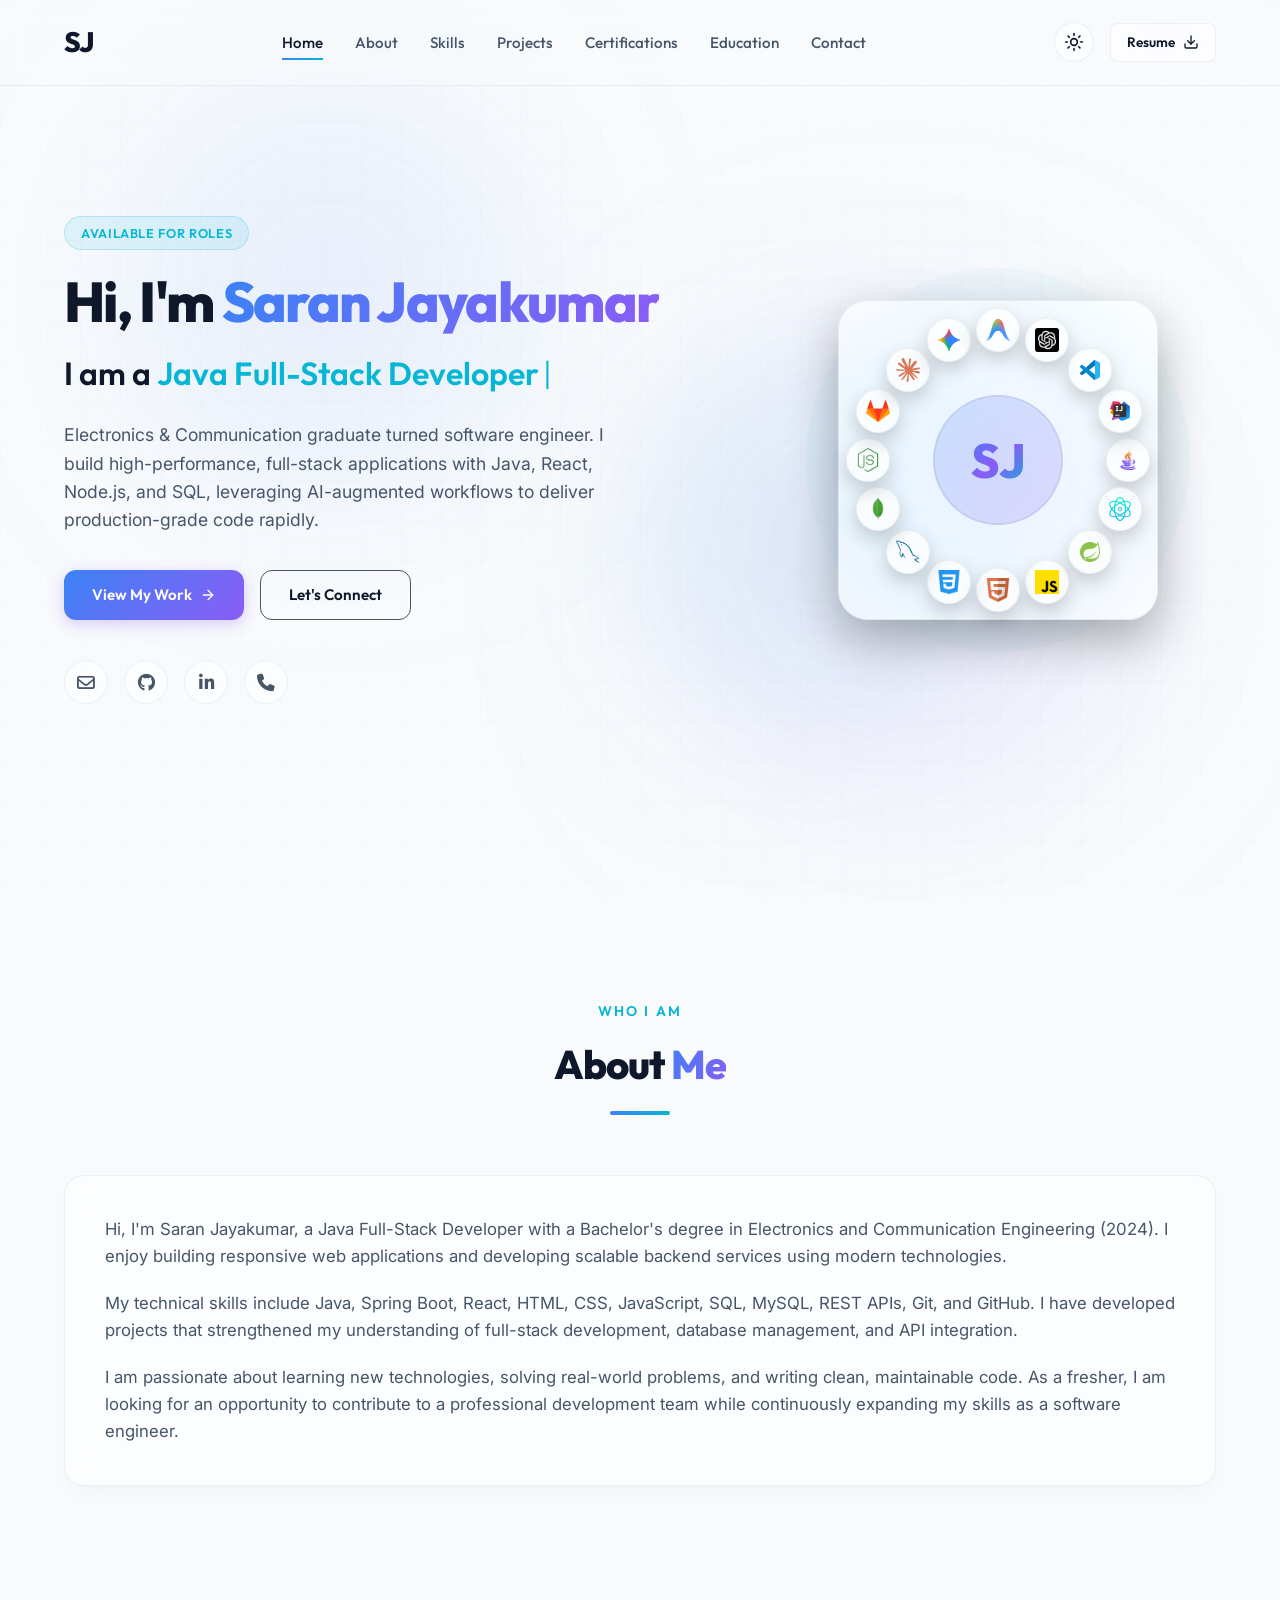
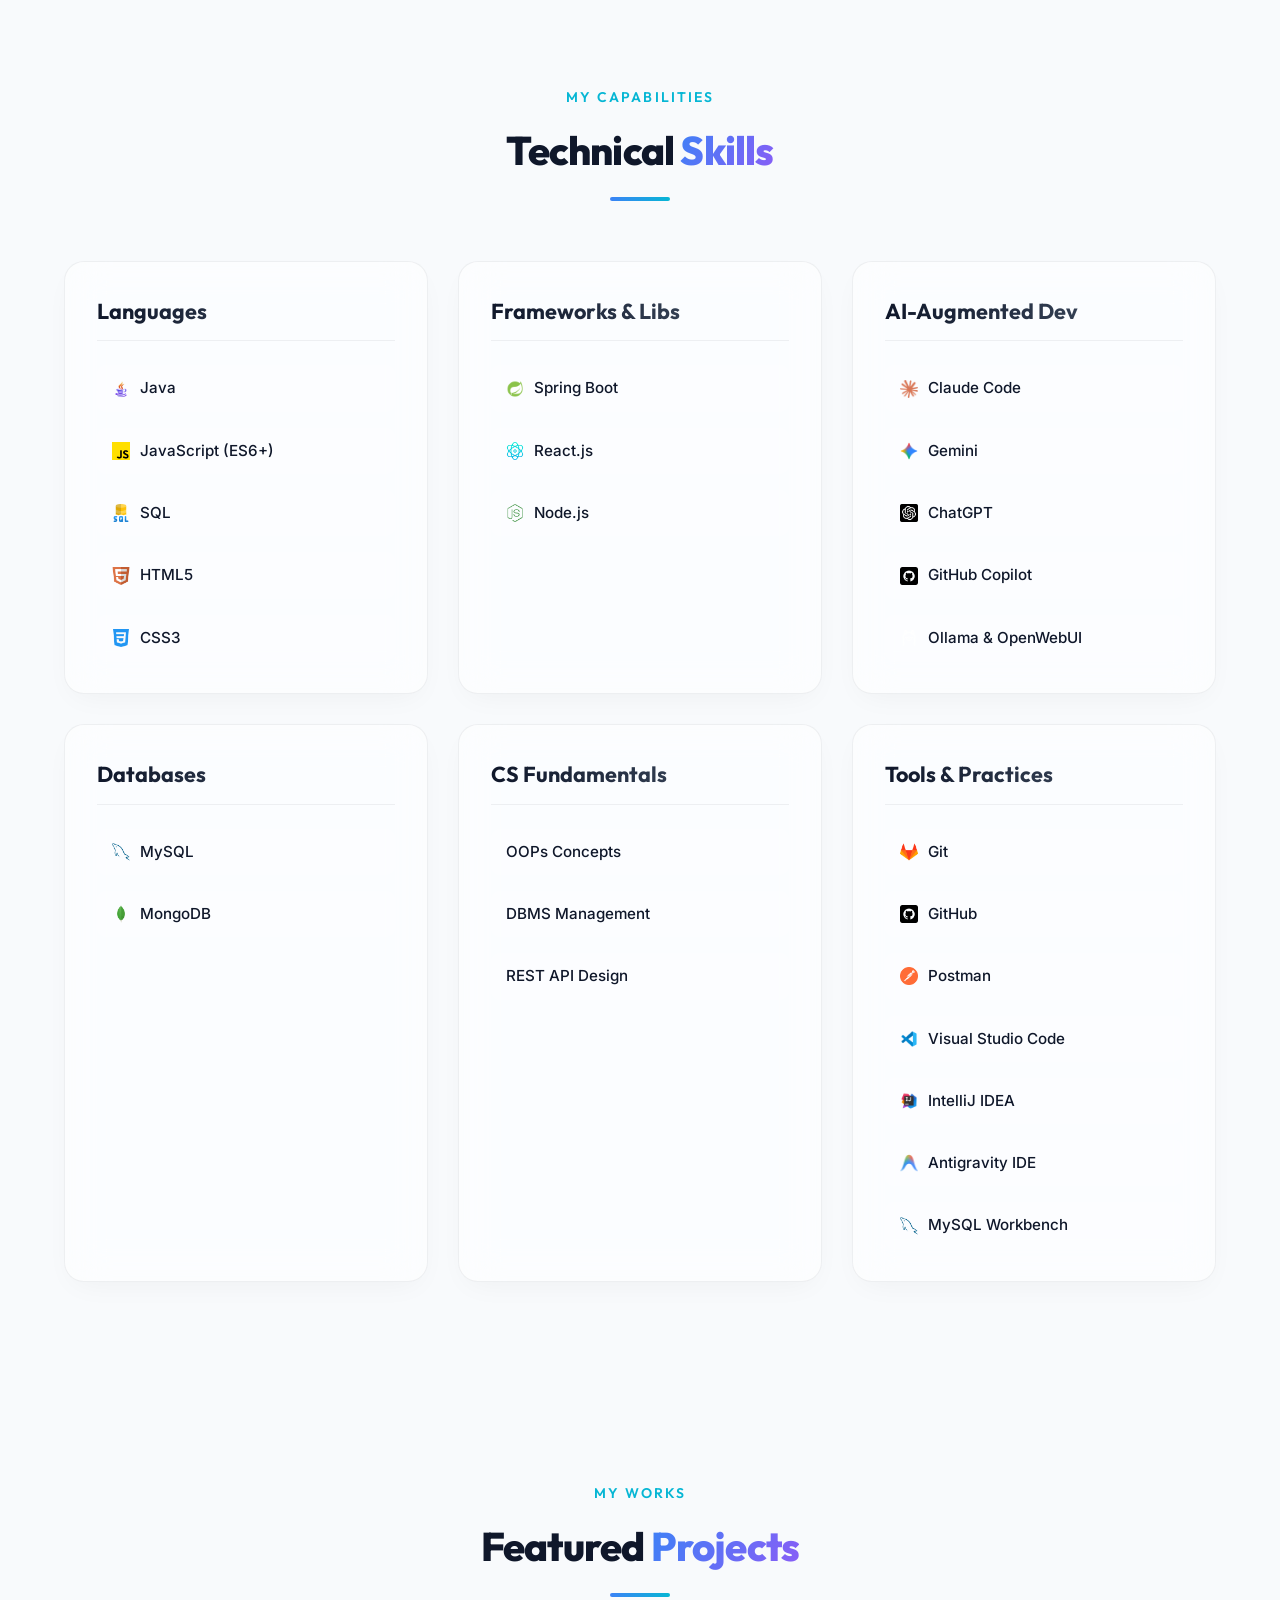
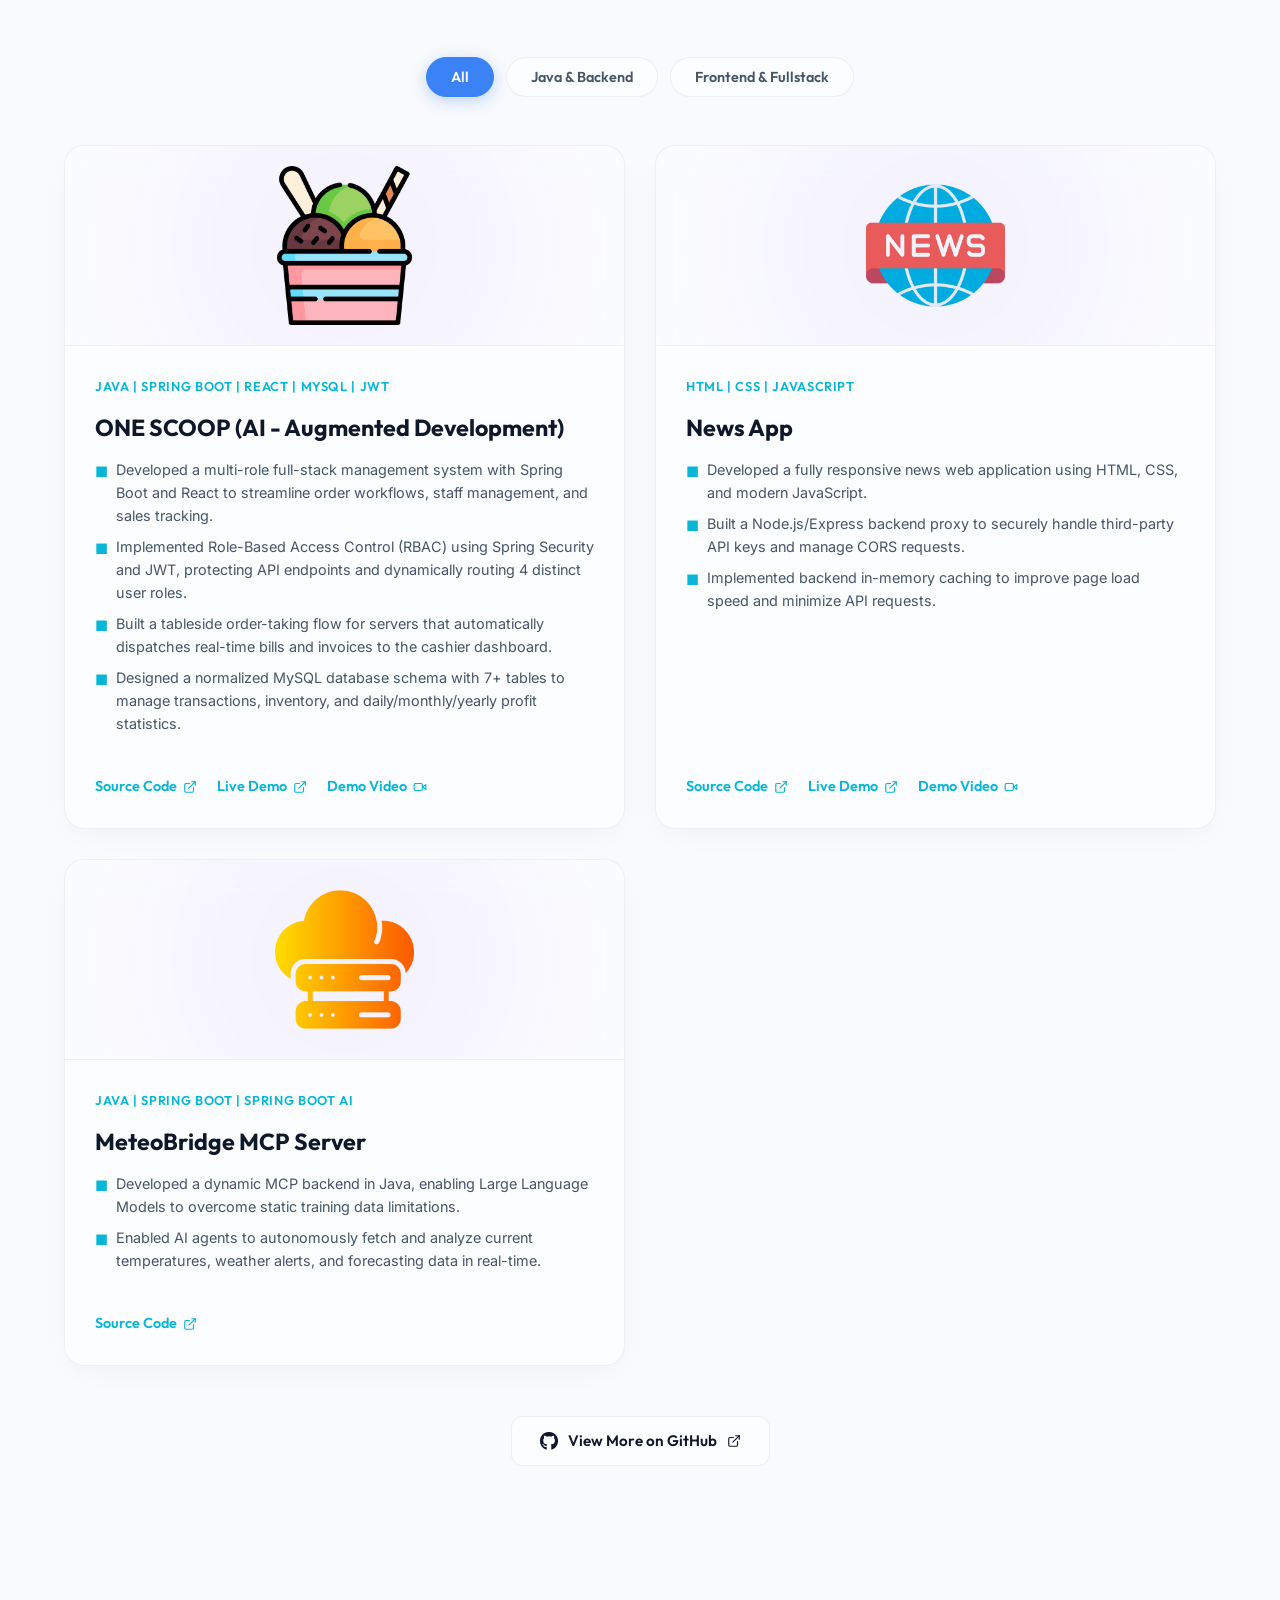
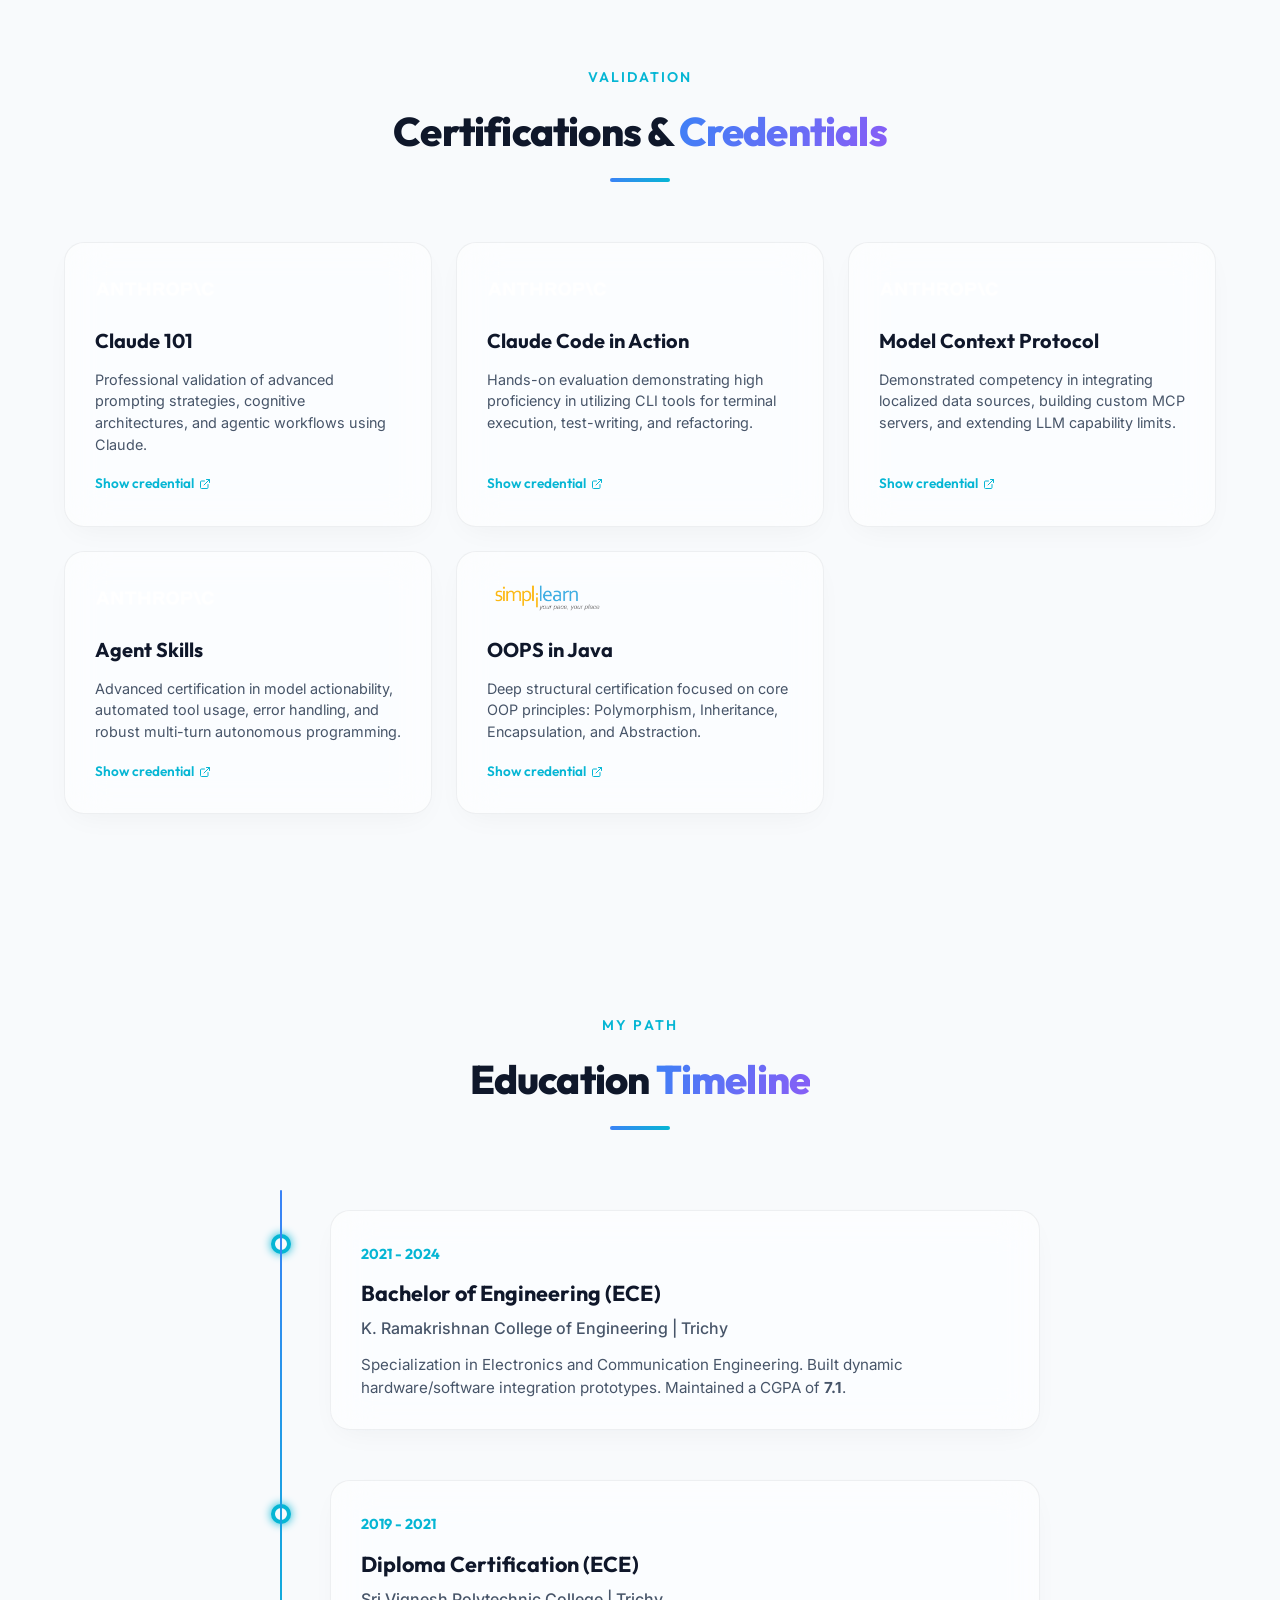
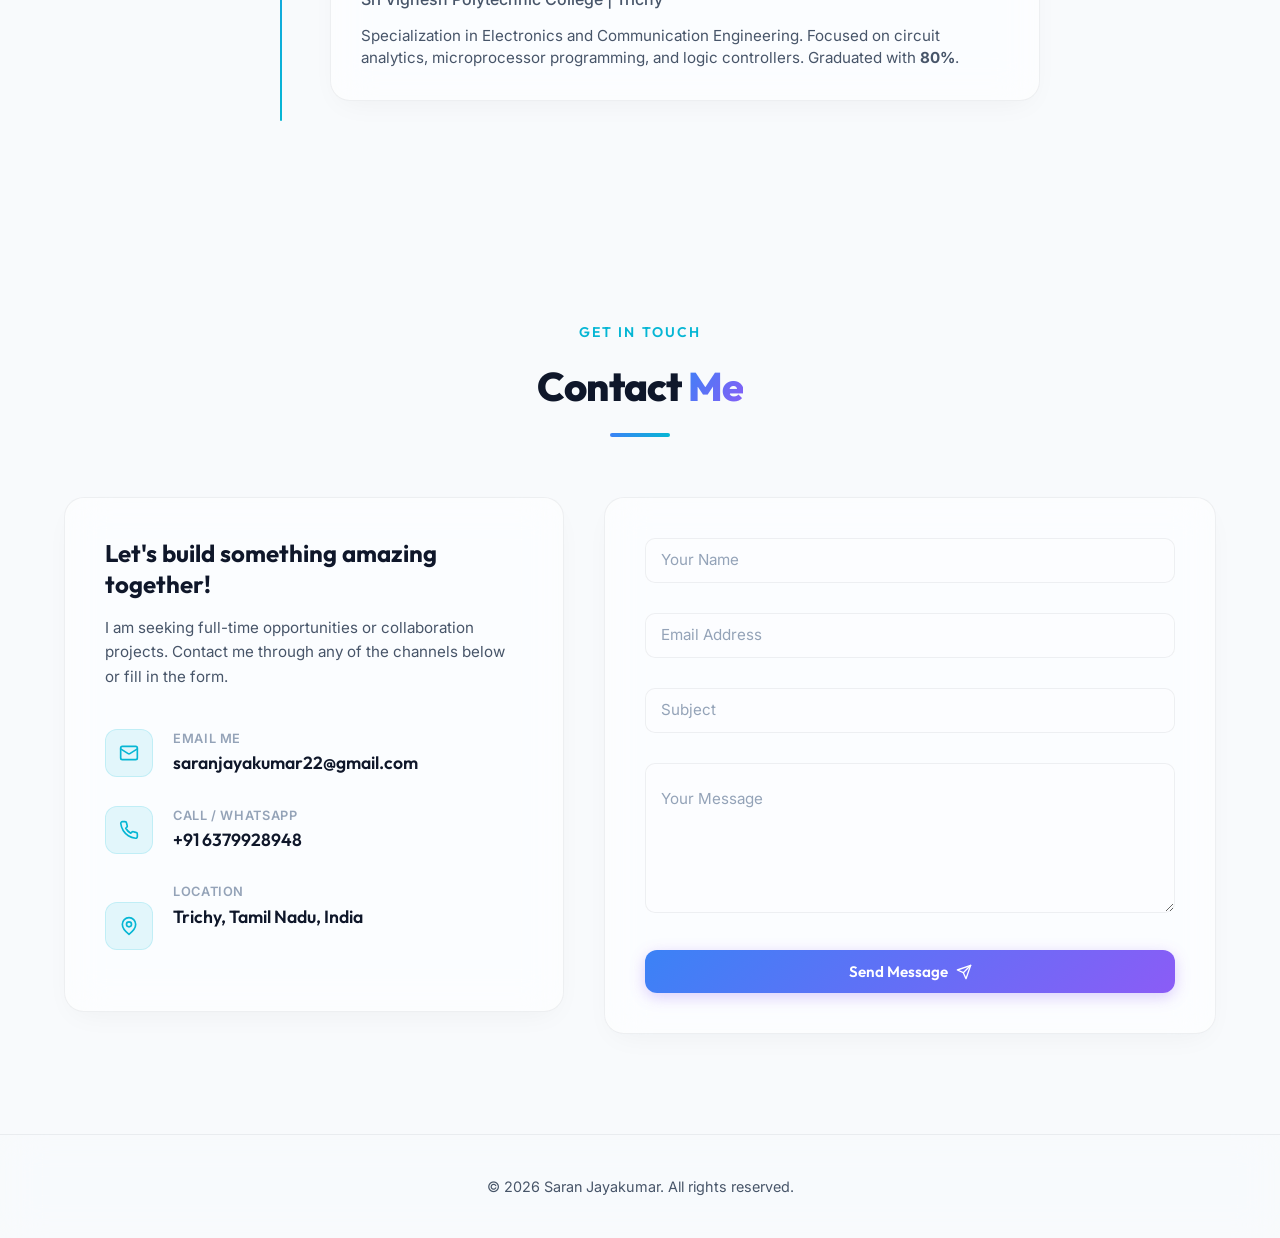
==== commit 4e448286: "Demo video uploaded" ====
--- a/index.html
+++ b/index.html
@@ -83,7 +83,7 @@
                         <path d="M12 3a6 6 0 0 0 9 9 9 9 0 1 1-9-9Z" />
                     </svg>
                 </button>
-                <a href="saran_jayakumar_resume.pdf" download class="btn btn-secondary resume-btn" id="resume-download">
+                <a href="Resume_Saran_Jayakumar.pdf" download class="btn btn-secondary resume-btn" id="resume-download">
                     <span>Resume</span>
                     <svg xmlns="http://www.w3.org/2000/svg" width="16" height="16" viewBox="0 0 24 24" fill="none"
                         stroke="currentColor" stroke-width="2" stroke-linecap="round" stroke-linejoin="round">
@@ -508,6 +508,16 @@
                                         <line x1="10" x2="21" y1="14" y2="3" />
                                     </svg>
                                 </a>
+                                <a href="https://drive.google.com/drive/folders/17JJMLGcGxOkQVDv-L8JSpvwM6bp4eZs3" class="btn-text"
+                                    target="_blank" rel="noopener noreferrer">
+                                    <span>Demo Video</span>
+                                    <svg xmlns="http://www.w3.org/2000/svg" width="14" height="14" viewBox="0 0 24 24"
+                                        fill="none" stroke="currentColor" stroke-width="2" stroke-linecap="round"
+                                        stroke-linejoin="round">
+                                        <path d="m22 8-6 4 6 4V8Z" />
+                                        <rect width="14" height="12" x="2" y="6" rx="2" ry="2" />
+                                    </svg>
+                                </a>
                             </div>
                         </div>
                     </div>
@@ -559,6 +569,16 @@
                                         <line x1="10" x2="21" y1="14" y2="3" />
                                     </svg>
                                 </a>
+                                <a href="https://drive.google.com/drive/folders/18m3LVuJBeWgTz9UX74ZpCwle1R89c6do" class="btn-text"
+                                    target="_blank" rel="noopener noreferrer">
+                                    <span>Demo Video</span>
+                                    <svg xmlns="http://www.w3.org/2000/svg" width="14" height="14" viewBox="0 0 24 24"
+                                        fill="none" stroke="currentColor" stroke-width="2" stroke-linecap="round"
+                                        stroke-linejoin="round">
+                                        <path d="m22 8-6 4 6 4V8Z" />
+                                        <rect width="14" height="12" x="2" y="6" rx="2" ry="2" />
+                                    </svg>
+                                </a>
                             </div>
                         </div>
                     </div>
